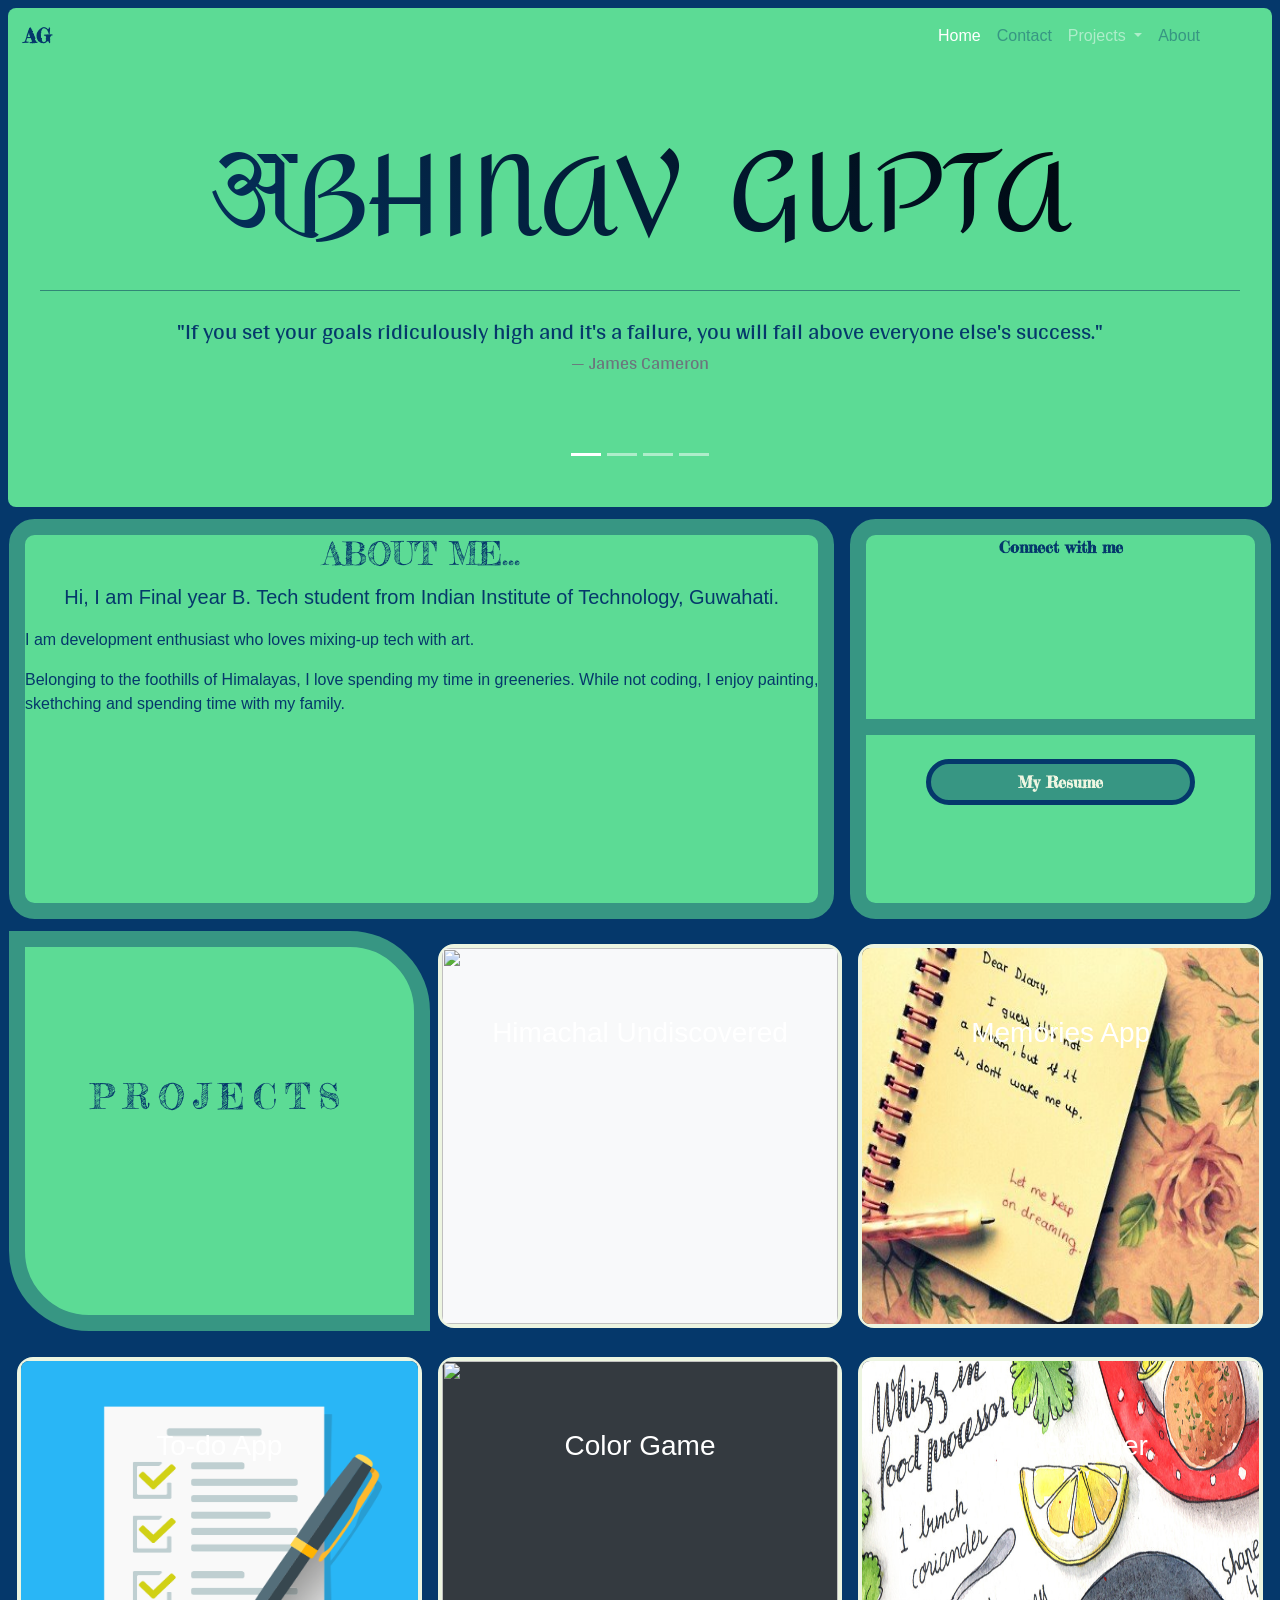
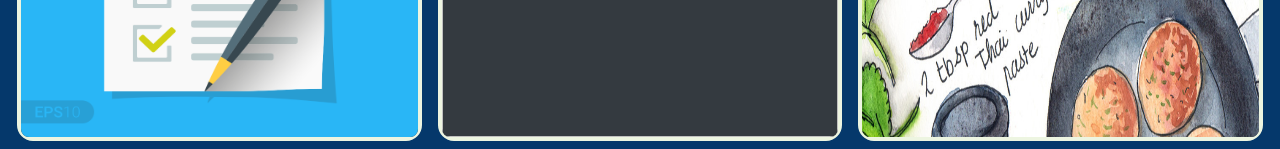
==== index.html @ 9c81c233 "major refresh" ====
<!doctype html>
<html lang="en">

<head>
    <!-- Required meta tags -->
    <meta charset="utf-8">
    <meta name="viewport" content="width=device-width, initial-scale=1, shrink-to-fit=no">
    <title>Abhinav Gupta</title>
    <link rel="stylesheet" href="styles/index.css">
    <link rel="stylesheet" href="styles/custom.css">
    <!-- Google fonts -->
    <link
        href="https://fonts.googleapis.com/css2?family=Amita:wght@400;700&family=Arya:wght@400;700&family=Kalam:wght@300;400;700&family=Rozha+One&display=swap"
        rel="stylesheet">
    <link
        href="https://fonts.googleapis.com/css2?family=Damion&family=Fredericka+the+Great&family=Kaushan+Script&family=Merienda:wght@400;700&family=Mystery+Quest&family=Permanent+Marker&display=swap"
        rel="stylesheet">
    <!-- Bootstrap CSS -->
    <link rel="stylesheet" href="https://stackpath.bootstrapcdn.com/bootstrap/4.5.2/css/bootstrap.min.css"
        integrity="sha384-JcKb8q3iqJ61gNV9KGb8thSsNjpSL0n8PARn9HuZOnIxN0hoP+VmmDGMN5t9UJ0Z" crossorigin="anonymous">
    <!-- font awsome -->
    <script src="https://kit.fontawesome.com/10a78188f9.js" crossorigin="anonymous"></script>
    <title>Hello, world!</title>
</head>

<body class="bgd2">
    <div class="container-fluid px-2 pt-2">
        <!-- NAVBAR -->
        <nav class="navbar navbar-expand-lg navbar-dark bgd1">
            <a class="navbar-brand fs1 f2 font-weight-bold" href="#">AG</a>
            <button class="navbar-toggler" type="button" data-toggle="collapse" data-target="#navbarSupportedContent"
                aria-controls="navbarSupportedContent" aria-expanded="false" aria-label="Toggle navigation">
                <span class="navbar-toggler-icon"></span>
            </button>

            <div class="collapse navbar-collapse" id="navbarSupportedContent">
                <ul class="navbar-nav ml-auto mr-5">
                    <li class="nav-item active">
                        <a class="nav-link" href="#">Home <span class="sr-only">(current)</span></a>
                    </li>
                    <li class="nav-item">
                        <a class="nav-link f3" href="#">Contact</a>
                    </li>
                    <li class="nav-item dropdown">
                        <a class="nav-link dropdown-toggle" href="#" id="navbarDropdown" role="button"
                            data-toggle="dropdown" aria-haspopup="true" aria-expanded="false">
                            Projects
                        </a>
                        <div class="dropdown-menu" aria-labelledby="navbarDropdown">
                            <a class="dropdown-item" href="#project1">Himachal Undiscovered</a>
                            <a class="dropdown-item" href="#project2">Memories App</a>
                            <a class="dropdown-item" href="#project3">To-do App</a>
                            <a class="dropdown-item" href="#project4">Color Game</a>
                            <a class="dropdown-item" href="#project5">Recipe Predictor</a>
                            <div class="dropdown-divider"></div>
                            <a class="dropdown-item" href="#">Something else here</a>
                        </div>
                    </li>
                    <li class="nav-item">
                        <a class="nav-link disabled f3" href="#" tabindex="-1" aria-disabled="true">About</a>
                    </li>
                </ul>
            </div>
        </nav>
        <!-- HEADER -->
        <header class="jumbotron bgd1 text-white mb-2">
            <h1 class="display-1 text-center">
                <div class="d-block d-lg-inline-flex justify-content-center flex-lg-row flex-sm-column flipName">
                    <div class="d-inline-flex justify-content-center">
                        <span class="flipLetter-hin">अ</span>
                        <span class="flipLetter-eng mt-1">A</span>
                        <span class="flipSuffix-hin">भिनव</span>
                        <span class="flipSuffix-eng mt-1">BHINAV</span>
                    </div>
                    <div class="d-block d-lg-inline-flex justify-content-center text-wrap">
                        <span class="ml-5">GUPTA</span>
                    </div>
                </div>

            </h1>
            <hr class="my-4 bgd3">
            <!-- QUOTE CAROUSEL -->
            <div id="carouselExampleCaptions" class="carousel slide carousel-fade" data-ride="carousel"
                data-pause="false" data-interval="7000">
                <ol class="carousel-indicators">
                    <li data-target="#carouselExampleCaptions" data-slide-to="0" class="active"></li>
                    <li data-target="#carouselExampleCaptions" data-slide-to="1"></li>
                    <li data-target="#carouselExampleCaptions" data-slide-to="2"></li>
                    <li data-target="#carouselExampleCaptions" data-slide-to="3"></li>

                </ol>
                <div class="carousel-inner px-4 f2">
                    <div class="carousel-item active">
                        <blockquote class="blockquote text-center">
                            <p class="mb-0">"If you set your goals ridiculously high and it's a failure, you will fail
                                above everyone else's success."</p>
                            <footer class="blockquote-footer">James Cameron
                            </footer>
                        </blockquote>
                    </div>
                    <div class="carousel-item">
                        <blockquote class="blockquote text-center">
                            <p class="mb-0">The journey of a thousand miles begins with one step.</p>
                            <footer class="blockquote-footer">Lao Tzu
                            </footer>
                        </blockquote>
                    </div>
                    <div class="carousel-item">
                        <blockquote class="blockquote text-center">
                            <p class="mb-0">If You Are Working On Something That You Really Care About, You Don’t Have
                                To Be Pushed. The Vision Pulls You.</p>
                            <footer class="blockquote-footer">Steve Jobs
                            </footer>
                        </blockquote>
                    </div>
                    <div class="carousel-item">
                        <blockquote class="blockquote text-center">
                            <p class="mb-0">Genius is 1% inspiration, 99% perspiration.</p>
                            <footer class="blockquote-footer">Thomas Edison
                            </footer>
                        </blockquote>
                    </div>
                </div>
            </div>
        </header>
    </div>

    <div class="container-fluid px-4">
        <div class="row">
            <div id="aboutMe" class="col-lg-8 col-md-8 col-sm-12 p-0">
                <div class="tiles overflow-auto my-1 mr-md-3">
                    <h2 class="text-center">ABOUT ME...</h2>
                    <p class="lead text-center">
                        <span>Hi,</span>
                        I am Final year B. Tech student from Indian Institute of Technology, Guwahati.
                    </p>
                    <p>
                        I am development enthusiast who loves mixing-up tech with art.
                    </p>
                    <p>
                        Belonging to the foothills of Himalayas, I love spending my time in greeneries. While not
                        coding, I
                        enjoy painting, skethching and spending time with my family.
                    </p>
                </div>

            </div>

            <div class="col-lg-4 col-md-4 col-sm-12 tiles my-1">
                <div class="row" style="height: 200px;">
                    <div class="col-sm-12 fs1" style="border-bottom: #379683 solid 1em;">
                        <p class="text-center" style="font-weight: bold;">Connect with me</p>
                        <div class="text-center">
                            <a href="https://www.linkedin.com/in/abhinav-gupta01/" target="blank">
                                <i class="fab fa-linkedin mx-sm-2 mx-lg-3" onmouseout="this.style.color='#05386b'"
                                    onmouseover="this.style.color='#379683'" style="font-size: 3em;color:#05386b;"></i>
                            </a>
                            <a href="https://github.com/rgabhi" target="blank">
                                <i class="fab fa-github-square mx-sm-2 mx-lg-3" onmouseout="this.style.color='#05386b'"
                                    onmouseover="this.style.color='#379683'" style="font-size: 3em;color:#05386b;"></i>
                            </a>
                            <a href="https://www.facebook.com/abhinav01.gupta" target="blank">
                                <i class="fab fa-facebook-square mx-sm-2 mx-lg-3"
                                    onmouseout="this.style.color='#05386b'" onmouseover="this.style.color='#379683'"
                                    style="font-size: 3em;color:#05386b;"></i>
                            </a>
                        </div>
                    </div>
                </div>
                <div class="row" style=" height: 200px;">
                    <div class="col-sm-12 fs1">
                        <a class="btn resume-btn w-75 rounded-pill d-block mx-auto mt-4"
                            href="./views/resume/Resume_Abhinav.pdf" target="blank" download="Resume_Abhinav">My
                            Resume</a>
                    </div>
                </div>
            </div>

            <!----------------------------------PROJECTS--------------------------------------------------->
            <div class="col-lg-4 col-md-6 col-sm-12 mt-2 tiles projectHeading">
                <h1 class="text-center display-4">PROJECTS
                </h1>
            </div>
            <!-- Project1 -->
            <div id="project1" class="col-lg-4 col-md-6 col-sm-12 px-0 flip-tile">
                <div class="flip-tile-inner">
                    <div class="flip-tile-front text-center">
                        <div class="card bg-light h-100">
                            <img class="card-img h-100"
                                src="https://upload.wikimedia.org/wikipedia/commons/6/61/Nature_of_Khajjiar_%28cropped%29.jpg"
                                alt="">
                            <h3 class="card-title card-img-overlay my-5">Himachal Undiscovered</h3>
                        </div>
                    </div>
                    <div class="flip-tile-back">
                        <div class="card bgd1 f2 h-100">
                            <div class="card-body overflow-auto">
                                <h4 class="card-title fs1">Himachal Undiscovered</h4>
                                <p class="card-text">
                                <ul>
                                    <li>
                                        <p>A website where users can add, rate, comment and review unexplored
                                            locations in the state of Himachal.
                                        </p>
                                    </li>
                                    <!-- <li>
                                        <p>This project was created using Node.js, Express, MongoDB and Bootstrap.
                                            Passport.js was used to handle authetication.</p>
                                    </li> -->
                                </ul>
                                </p>

                                <a class="btn btn-outline-success float-right"
                                    href="https://github.com/rgabhi/Himachal_undiscovered" role="button" target="blank">
                                    <i class="fab fa-github" style="font-size: 1.5em;"></i>
                                    Github
                                </a>
                                <a class="btn btn-outline-light float-right mr-2"
                                    href="https://himachal-undiscovered.herokuapp.com/" role="button" target="blank">
                                    <svg width="1.5em" height="1.5em" viewBox="0 0 16 16" class="bi bi-globe"
                                        fill="currentColor" xmlns="http://www.w3.org/2000/svg">
                                        <path fill-rule="evenodd"
                                            d="M1.018 7.5h2.49c.03-.877.138-1.718.312-2.5H1.674a6.958 6.958 0 0 0-.656 2.5zM2.255 4H4.09a9.266 9.266 0 0 1 .64-1.539 6.7 6.7 0 0 1 .597-.933A7.024 7.024 0 0 0 2.255 4zM8 0a8 8 0 1 0 0 16A8 8 0 0 0 8 0zm-.5 1.077c-.67.204-1.335.82-1.887 1.855-.173.324-.33.682-.468 1.068H7.5V1.077zM7.5 5H4.847a12.5 12.5 0 0 0-.338 2.5H7.5V5zm1 2.5V5h2.653c.187.765.306 1.608.338 2.5H8.5zm-1 1H4.51a12.5 12.5 0 0 0 .337 2.5H7.5V8.5zm1 2.5V8.5h2.99a12.495 12.495 0 0 1-.337 2.5H8.5zm-1 1H5.145c.138.386.295.744.468 1.068.552 1.035 1.218 1.65 1.887 1.855V12zm-2.173 2.472a6.695 6.695 0 0 1-.597-.933A9.267 9.267 0 0 1 4.09 12H2.255a7.024 7.024 0 0 0 3.072 2.472zM1.674 11H3.82a13.651 13.651 0 0 1-.312-2.5h-2.49c.062.89.291 1.733.656 2.5zm8.999 3.472A7.024 7.024 0 0 0 13.745 12h-1.834a9.278 9.278 0 0 1-.641 1.539 6.688 6.688 0 0 1-.597.933zM10.855 12H8.5v2.923c.67-.204 1.335-.82 1.887-1.855A7.98 7.98 0 0 0 10.855 12zm1.325-1h2.146c.365-.767.594-1.61.656-2.5h-2.49a13.65 13.65 0 0 1-.312 2.5zm.312-3.5h2.49a6.959 6.959 0 0 0-.656-2.5H12.18c.174.782.282 1.623.312 2.5zM11.91 4a9.277 9.277 0 0 0-.64-1.539 6.692 6.692 0 0 0-.597-.933A7.024 7.024 0 0 1 13.745 4h-1.834zm-1.055 0H8.5V1.077c.67.204 1.335.82 1.887 1.855.173.324.33.682.468 1.068z" />
                                    </svg>
                                    Website
                                </a>

                            </div>
                        </div>
                    </div>
                </div>
            </div>
            <!-- Project 2 -->
            <div id="project2" class="col-lg-4 col-md-6 col-sm-12 px-0 flip-tile">
                <div class="flip-tile-inner">
                    <div class="flip-tile-front">
                        <div class="card bg-dark h-100 text-center">
                            <img class="card-img h-100" src="./views/project_images/diary.jpg" alt="Memories">
                            <h3 class="card-title card-img-overlay my-5">Memories App</h3>
                        </div>

                    </div>
                    <div class="flip-tile-back">
                        <div class="card bgd1 f2 h-100">
                            <div class="card-body overflow-auto">
                                <h3 class="card-title fs1">Memories App</h3>
                                <p class="card-text">
                                <ul>
                                    <li>
                                        <p>
                                            A Diary/jouranl like webapp where one can store memoreies in form of text,
                                            photos or video clips.
                                        </p>
                                    </li>
                                </ul>
                                </p>
                                <a class="btn btn-outline-success float-right"
                                    href="https://github.com/rgabhi/The_Final_Hack" role="button" target="blank">
                                    <i class="fab fa-github" style="font-size: 1.5em;"></i>
                                    Github
                                </a>
                                <!-- <a class="btn btn-outline-light float-right mr-2" href="#" role="button" target="blank">
                                    <svg width="1.5em" height="1.5em" viewBox="0 0 16 16" class="bi bi-globe"
                                        fill="currentColor" xmlns="http://www.w3.org/2000/svg">
                                        <path fill-rule="evenodd"
                                            d="M1.018 7.5h2.49c.03-.877.138-1.718.312-2.5H1.674a6.958 6.958 0 0 0-.656 2.5zM2.255 4H4.09a9.266 9.266 0 0 1 .64-1.539 6.7 6.7 0 0 1 .597-.933A7.024 7.024 0 0 0 2.255 4zM8 0a8 8 0 1 0 0 16A8 8 0 0 0 8 0zm-.5 1.077c-.67.204-1.335.82-1.887 1.855-.173.324-.33.682-.468 1.068H7.5V1.077zM7.5 5H4.847a12.5 12.5 0 0 0-.338 2.5H7.5V5zm1 2.5V5h2.653c.187.765.306 1.608.338 2.5H8.5zm-1 1H4.51a12.5 12.5 0 0 0 .337 2.5H7.5V8.5zm1 2.5V8.5h2.99a12.495 12.495 0 0 1-.337 2.5H8.5zm-1 1H5.145c.138.386.295.744.468 1.068.552 1.035 1.218 1.65 1.887 1.855V12zm-2.173 2.472a6.695 6.695 0 0 1-.597-.933A9.267 9.267 0 0 1 4.09 12H2.255a7.024 7.024 0 0 0 3.072 2.472zM1.674 11H3.82a13.651 13.651 0 0 1-.312-2.5h-2.49c.062.89.291 1.733.656 2.5zm8.999 3.472A7.024 7.024 0 0 0 13.745 12h-1.834a9.278 9.278 0 0 1-.641 1.539 6.688 6.688 0 0 1-.597.933zM10.855 12H8.5v2.923c.67-.204 1.335-.82 1.887-1.855A7.98 7.98 0 0 0 10.855 12zm1.325-1h2.146c.365-.767.594-1.61.656-2.5h-2.49a13.65 13.65 0 0 1-.312 2.5zm.312-3.5h2.49a6.959 6.959 0 0 0-.656-2.5H12.18c.174.782.282 1.623.312 2.5zM11.91 4a9.277 9.277 0 0 0-.64-1.539 6.692 6.692 0 0 0-.597-.933A7.024 7.024 0 0 1 13.745 4h-1.834zm-1.055 0H8.5V1.077c.67.204 1.335.82 1.887 1.855.173.324.33.682.468 1.068z" />
                                    </svg>
                                    Website
                                </a> -->
                            </div>
                        </div>
                    </div>
                </div>
            </div>
            <!-- Project- 3 -->
            <div id="project3" class="col-lg-4 col-md-6 col-sm-12 px-0 flip-tile">
                <div class="flip-tile-inner">
                    <div class="flip-tile-front">
                        <div class="card bg-dark h-100 text-center">
                            <img class="card-img h-100" src="./views/project_images/to-do.png" alt="To-do-App">
                            <h3 class="card-title card-img-overlay my-5">To-do App</h3>
                        </div>

                    </div>
                    <div class="flip-tile-back">
                        <div class="card bgd1 f2 h-100">
                            <div class="card-body">
                                <h4 class="card-title fs1">To-do App</h4>
                                <p class="card-text">
                                    A simple todo list app built in HTML, CSS and JavaScript.
                                </p>
                                <a class="btn btn-outline-success float-right"
                                    href="https://github.com/rgabhi/Todo_List" role="button" target="blank">
                                    <i class="fab fa-github" style="font-size: 1.5em;"></i>
                                    Github
                                </a>
                                <!-- <a class="btn btn-outline-light float-right mr-2" href="#" role="button" target="blank">
                                    <svg width="1.5em" height="1.5em" viewBox="0 0 16 16" class="bi bi-globe"
                                        fill="currentColor" xmlns="http://www.w3.org/2000/svg">
                                        <path fill-rule="evenodd"
                                            d="M1.018 7.5h2.49c.03-.877.138-1.718.312-2.5H1.674a6.958 6.958 0 0 0-.656 2.5zM2.255 4H4.09a9.266 9.266 0 0 1 .64-1.539 6.7 6.7 0 0 1 .597-.933A7.024 7.024 0 0 0 2.255 4zM8 0a8 8 0 1 0 0 16A8 8 0 0 0 8 0zm-.5 1.077c-.67.204-1.335.82-1.887 1.855-.173.324-.33.682-.468 1.068H7.5V1.077zM7.5 5H4.847a12.5 12.5 0 0 0-.338 2.5H7.5V5zm1 2.5V5h2.653c.187.765.306 1.608.338 2.5H8.5zm-1 1H4.51a12.5 12.5 0 0 0 .337 2.5H7.5V8.5zm1 2.5V8.5h2.99a12.495 12.495 0 0 1-.337 2.5H8.5zm-1 1H5.145c.138.386.295.744.468 1.068.552 1.035 1.218 1.65 1.887 1.855V12zm-2.173 2.472a6.695 6.695 0 0 1-.597-.933A9.267 9.267 0 0 1 4.09 12H2.255a7.024 7.024 0 0 0 3.072 2.472zM1.674 11H3.82a13.651 13.651 0 0 1-.312-2.5h-2.49c.062.89.291 1.733.656 2.5zm8.999 3.472A7.024 7.024 0 0 0 13.745 12h-1.834a9.278 9.278 0 0 1-.641 1.539 6.688 6.688 0 0 1-.597.933zM10.855 12H8.5v2.923c.67-.204 1.335-.82 1.887-1.855A7.98 7.98 0 0 0 10.855 12zm1.325-1h2.146c.365-.767.594-1.61.656-2.5h-2.49a13.65 13.65 0 0 1-.312 2.5zm.312-3.5h2.49a6.959 6.959 0 0 0-.656-2.5H12.18c.174.782.282 1.623.312 2.5zM11.91 4a9.277 9.277 0 0 0-.64-1.539 6.692 6.692 0 0 0-.597-.933A7.024 7.024 0 0 1 13.745 4h-1.834zm-1.055 0H8.5V1.077c.67.204 1.335.82 1.887 1.855.173.324.33.682.468 1.068z" />
                                    </svg>
                                    Website
                                </a> -->
                            </div>
                        </div>
                    </div>
                </div>
            </div>
            <!-- Project-4 -->
            <div id="project4" class="col-lg-4 col-md-6 col-sm-12 px-0 flip-tile">
                <div class="flip-tile-inner">
                    <div class="flip-tile-front">
                        <div class="card bg-dark h-100 text-center">
                            <img class="card-img h-100" src="" alt="">
                            <h3 class="card-title card-img-overlay my-5">Color Game</h3>
                        </div>

                    </div>
                    <div class="flip-tile-back">
                        <div class="card bgd1 f2 h-100">
                            <div class="card-body">
                                <h4 class="card-title fs1">Color Game</h4>
                                <p class="card-text">
                                    A game where you have to guess the color from it's given RGB format
                                    by choosing among different color grids.
                                </p>
                                <a class="btn btn-outline-success float-right" href="#" role="button" target="blank">
                                    <i class="fab fa-github" style="font-size: 1.5em;"></i>
                                    Github
                                </a>
                                <!-- <a class="btn btn-outline-light float-right mr-2" href="#" role="button" target="blank">
                                    <svg width="1.5em" height="1.5em" viewBox="0 0 16 16" class="bi bi-globe"
                                        fill="currentColor" xmlns="http://www.w3.org/2000/svg">
                                        <path fill-rule="evenodd"
                                            d="M1.018 7.5h2.49c.03-.877.138-1.718.312-2.5H1.674a6.958 6.958 0 0 0-.656 2.5zM2.255 4H4.09a9.266 9.266 0 0 1 .64-1.539 6.7 6.7 0 0 1 .597-.933A7.024 7.024 0 0 0 2.255 4zM8 0a8 8 0 1 0 0 16A8 8 0 0 0 8 0zm-.5 1.077c-.67.204-1.335.82-1.887 1.855-.173.324-.33.682-.468 1.068H7.5V1.077zM7.5 5H4.847a12.5 12.5 0 0 0-.338 2.5H7.5V5zm1 2.5V5h2.653c.187.765.306 1.608.338 2.5H8.5zm-1 1H4.51a12.5 12.5 0 0 0 .337 2.5H7.5V8.5zm1 2.5V8.5h2.99a12.495 12.495 0 0 1-.337 2.5H8.5zm-1 1H5.145c.138.386.295.744.468 1.068.552 1.035 1.218 1.65 1.887 1.855V12zm-2.173 2.472a6.695 6.695 0 0 1-.597-.933A9.267 9.267 0 0 1 4.09 12H2.255a7.024 7.024 0 0 0 3.072 2.472zM1.674 11H3.82a13.651 13.651 0 0 1-.312-2.5h-2.49c.062.89.291 1.733.656 2.5zm8.999 3.472A7.024 7.024 0 0 0 13.745 12h-1.834a9.278 9.278 0 0 1-.641 1.539 6.688 6.688 0 0 1-.597.933zM10.855 12H8.5v2.923c.67-.204 1.335-.82 1.887-1.855A7.98 7.98 0 0 0 10.855 12zm1.325-1h2.146c.365-.767.594-1.61.656-2.5h-2.49a13.65 13.65 0 0 1-.312 2.5zm.312-3.5h2.49a6.959 6.959 0 0 0-.656-2.5H12.18c.174.782.282 1.623.312 2.5zM11.91 4a9.277 9.277 0 0 0-.64-1.539 6.692 6.692 0 0 0-.597-.933A7.024 7.024 0 0 1 13.745 4h-1.834zm-1.055 0H8.5V1.077c.67.204 1.335.82 1.887 1.855.173.324.33.682.468 1.068z" />
                                    </svg>
                                    Website
                                </a> -->
                            </div>
                        </div>
                    </div>
                </div>
            </div>
            <!-- Project-5 -->
            <div id="project5" class="col-lg-4 col-md-6 col-sm-12 px-0 flip-tile">
                <div class="flip-tile-inner">
                    <div class="flip-tile-front">
                        <div class="card bg-dark h-100 text-center">
                            <img class="card-img h-100" src="./views/project_images/recipe-finder.jpg"
                                alt="recipe-finder">
                            <h3 class="card-title card-img-overlay my-5">Recipe Finder</h3>
                        </div>
                    </div>
                    <div class="flip-tile-back">
                        <div class="card bgd1 f2 h-100">
                            <div class="card-body">
                                <h4 class="card-title fs1">Recipe Finder</h4>
                                <p class="card-text">
                                    a responsive website that displays recipes and health information for the food
                                    ingredients input by the user.
                                </p>
                                <a class="btn btn-outline-success float-right"
                                    href="https://github.com/rgabhi/hunger_heroes_may-19" role="button" target="blank">
                                    <i class="fab fa-github" style="font-size: 1.5em;"></i>
                                    Github
                                </a>
                                <!-- <a class="btn btn-outline-light float-right mr-2" href="#" role="button" target="blank">
                                    <svg width="1.5em" height="1.5em" viewBox="0 0 16 16" class="bi bi-globe"
                                        fill="currentColor" xmlns="http://www.w3.org/2000/svg">
                                        <path fill-rule="evenodd"
                                            d="M1.018 7.5h2.49c.03-.877.138-1.718.312-2.5H1.674a6.958 6.958 0 0 0-.656 2.5zM2.255 4H4.09a9.266 9.266 0 0 1 .64-1.539 6.7 6.7 0 0 1 .597-.933A7.024 7.024 0 0 0 2.255 4zM8 0a8 8 0 1 0 0 16A8 8 0 0 0 8 0zm-.5 1.077c-.67.204-1.335.82-1.887 1.855-.173.324-.33.682-.468 1.068H7.5V1.077zM7.5 5H4.847a12.5 12.5 0 0 0-.338 2.5H7.5V5zm1 2.5V5h2.653c.187.765.306 1.608.338 2.5H8.5zm-1 1H4.51a12.5 12.5 0 0 0 .337 2.5H7.5V8.5zm1 2.5V8.5h2.99a12.495 12.495 0 0 1-.337 2.5H8.5zm-1 1H5.145c.138.386.295.744.468 1.068.552 1.035 1.218 1.65 1.887 1.855V12zm-2.173 2.472a6.695 6.695 0 0 1-.597-.933A9.267 9.267 0 0 1 4.09 12H2.255a7.024 7.024 0 0 0 3.072 2.472zM1.674 11H3.82a13.651 13.651 0 0 1-.312-2.5h-2.49c.062.89.291 1.733.656 2.5zm8.999 3.472A7.024 7.024 0 0 0 13.745 12h-1.834a9.278 9.278 0 0 1-.641 1.539 6.688 6.688 0 0 1-.597.933zM10.855 12H8.5v2.923c.67-.204 1.335-.82 1.887-1.855A7.98 7.98 0 0 0 10.855 12zm1.325-1h2.146c.365-.767.594-1.61.656-2.5h-2.49a13.65 13.65 0 0 1-.312 2.5zm.312-3.5h2.49a6.959 6.959 0 0 0-.656-2.5H12.18c.174.782.282 1.623.312 2.5zM11.91 4a9.277 9.277 0 0 0-.64-1.539 6.692 6.692 0 0 0-.597-.933A7.024 7.024 0 0 1 13.745 4h-1.834zm-1.055 0H8.5V1.077c.67.204 1.335.82 1.887 1.855.173.324.33.682.468 1.068z" />
                                    </svg>
                                    Website
                                </a> -->
                            </div>
                        </div>
                    </div>
                </div>
            </div>
        </div>
    </div>


    <!-- Optional JavaScript -->
    <!-- jQuery first, then Popper.js, then Bootstrap JS -->
    <script src="https://code.jquery.com/jquery-3.5.1.slim.min.js"
        integrity="sha384-DfXdz2htPH0lsSSs5nCTpuj/zy4C+OGpamoFVy38MVBnE+IbbVYUew+OrCXaRkfj"
        crossorigin="anonymous"></script>
    <script src="https://cdn.jsdelivr.net/npm/popper.js@1.16.1/dist/umd/popper.min.js"
        integrity="sha384-9/reFTGAW83EW2RDu2S0VKaIzap3H66lZH81PoYlFhbGU+6BZp6G7niu735Sk7lN"
        crossorigin="anonymous"></script>
    <script src="https://stackpath.bootstrapcdn.com/bootstrap/4.5.2/js/bootstrap.min.js"
        integrity="sha384-B4gt1jrGC7Jh4AgTPSdUtOBvfO8shuf57BaghqFfPlYxofvL8/KUEfYiJOMMV+rV"
        crossorigin="anonymous"></script>
</body>

</html>
---- styles/index.css ----
/* -------------------------FONTS------------------------ */

/*-----------HINDI-----------------------
font-family: 'Amita', cursive;
font-family: 'Arya', sans-serif;
font-family: 'Kalam', cursive;
font-family: 'Rozha One', serif;
*/
/*-------------------- English--------------------------

font-family: 'Damion', cursive;
font-family: 'Fredericka the Great', cursive;
font-family: 'Kaushan Script', cursive;
font-family: 'Merienda', cursive;
font-family: 'Mystery Quest', cursive;
font-family: 'Permanent Marker', cursive;
*/

/*------------------------- NAVBAR -------------------------------*/
nav{
    border-radius: 0.5em 0.5em 0 0 !important;
}
/* --------------------------------HEADER --------------------------------*/
header{
    border-radius: 0 0 0.5em 0.5em !important;
}
header h1{
    font-family: 'Amita', cursive;
    background: -webkit-linear-gradient(45deg, #05386b,  black);
  -webkit-background-clip: text;
  -webkit-text-fill-color: transparent;
}

@media (max-width: 576px) {
    .jumbotron h1 {
    font-size: 4rem!important;
  } 
  blockquote p{
    font-size: 1rem !important;
}
} 
@media (min-width: 576px) {
    .jumbotron h1 {
    font-size: 5rem !important;
  } 
  .jumbotron hi .flipName
  {
      display: block;
  }
}
@media (min-width: 1200px) {
    .jumbotron h1 {
    font-size: 7rem !important;
  } 
  .jumbotron hi .flipName
  {
      display: block;
  }
}

/*------------------------------- HEADING NAME FLIP------------------------------  */

.flipLetter-eng,  .flipSuffix-hin{
    display: none;
 }
 .flipName:hover .flipLetter-eng{
     display: initial;
 }
 .flipName:hover .flipSuffix-hin{
     display: initial;
 } 
 .flipName:hover .flipLetter-hin{
     display: none;
 }
 .flipName:hover .flipSuffix-eng{
     display: none;
 }
 

 /* --------------------QUOTES--------------------------------------- */

 .carousel
 {
     height: 8rem;
 }
 .carousel ol{
     top: 8em;
 }
 .carousel-inner{
     height: 95% !important;
     font-family: 'Arya', sans-serif;
 }
 blockquote p{
     font-size: 1.4rem !important;
 }
 blockquote footer{
     font-size: 90% !important;
 }
/* ---------------------RESUME-------------- */
.resume-btn
{
    background-color:#379683!important;
    color: #edf5e1!important;
    border: #05386b solid 5px!important;
    font-weight: bold!important;
}
.resume-btn:hover
{
    background-color: #8ee4af!important;
    color: #05386b!important;
    border: #379683 solid 5px!important;
    /* font-weight: bold; */
    /* font-size: larger; */
}

/* --------------------------------TILES -------------------------------------------------*/
#aboutMe h2{
    font-family: 'Fredericka the Great', cursive;
}
.tiles {
    height: 400px;
    background-color:#5cdb95;
    color:#05386b;
    border: #379683 solid 1em;
    border-radius: 1.6em;
}
.card{
    border-radius: 0.5em !important;
    border: none !important;
}
.card img{
    border-radius: 0.5em !important;
    
}

/* ---------FLIP TILE EFFECT------------  */
.flip-tile
{
    height: 400px;
    background: transparent;
    border: transparent solid 0.5em;
    
    perspective: 1000px; /* 3d-effect*/
    margin-top: 0.8em;
}
/* container to position front and back */
.flip-tile-inner
{
    position: relative;
    width: 100%;
    height: 100%;
    /* text-align: center; */
    transition: transform 0.8s;
    transform-style: preserve-3d;
}
/* do horizontal flip on mouse hover */
.flip-tile:hover .flip-tile-inner
{
    transform: rotateY(180deg);
}


/* position of front and back */
.flip-tile-front, .flip-tile-back 
{
    position: absolute;
    width: 100%;
    height: 100%;
    -webkit-backface-visibility: hidden; /*safari*/
    backface-visibility: hidden;
}
/* style - front-side*/
.flip-tile-front
{
    background-color: black;
    color: white;
    border: solid 0.3em #edf5e1;
    border-radius: 1em;
    
}
.flip-tile-back
{
    background-color:#05386b;
    color: white;
    border-radius: 1em;
    transform: rotateY(180deg);
    font-size: 1em;
}


/* --------------------------PROJECTS------------------------ */
.projectHeading{
    letter-spacing: 0.5rem;
    border-radius: 0em 5em 0em;
    font-family: 'Fredericka the Great', cursive;
    /* vertical-align: middle !important; */
}
.projectHeading h1
{
    position: relative;
    top: 35%;
    font-size: 2.2em;
    
}
/* @media (max-width: 576px) {
    .projectHeading h1 {
    font-size: 2.5rem !important;
  }  */
---- styles/custom.css ----
/* -------------------------FONTS------------------------ */

/*-----------HINDI-----------------------
font-family: 'Amita', cursive;
font-family: 'Arya', sans-serif;
font-family: 'Kalam', cursive;
font-family: 'Rozha One', serif;
*/
/*-------------------- English--------------------------

font-family: 'Damion', cursive;
font-family: 'Fredericka the Great', cursive;
font-family: 'Kaushan Script', cursive;
font-family: 'Merienda', cursive;
font-family: 'Mystery Quest', cursive;
font-family: 'Permanent Marker', cursive;
*/

/* BACKGROUND */
.bgd1{
    background-color: #5cdb95!important;
}
.bgd2{
    background-color: #05386b!important;
}
.bgd3{
    background-color: #379683!important;
}
.bgd4{
    background-color: #8ee4af!important;
}
.bgd5{
    background-color: #edf5e1!important;
}
.f2{
    color: #05386b!important;
}
.f3{
    color: #379683!important;
}
.f4{
    color: #8ee4af!important;
}
.f5{
    color: #edf5e1!important;
}
.fs1{
    font-family: 'Fredericka the Great', cursive;
    /* font-weight: 500; */
    /* background-color: #379683!important; ; */
}
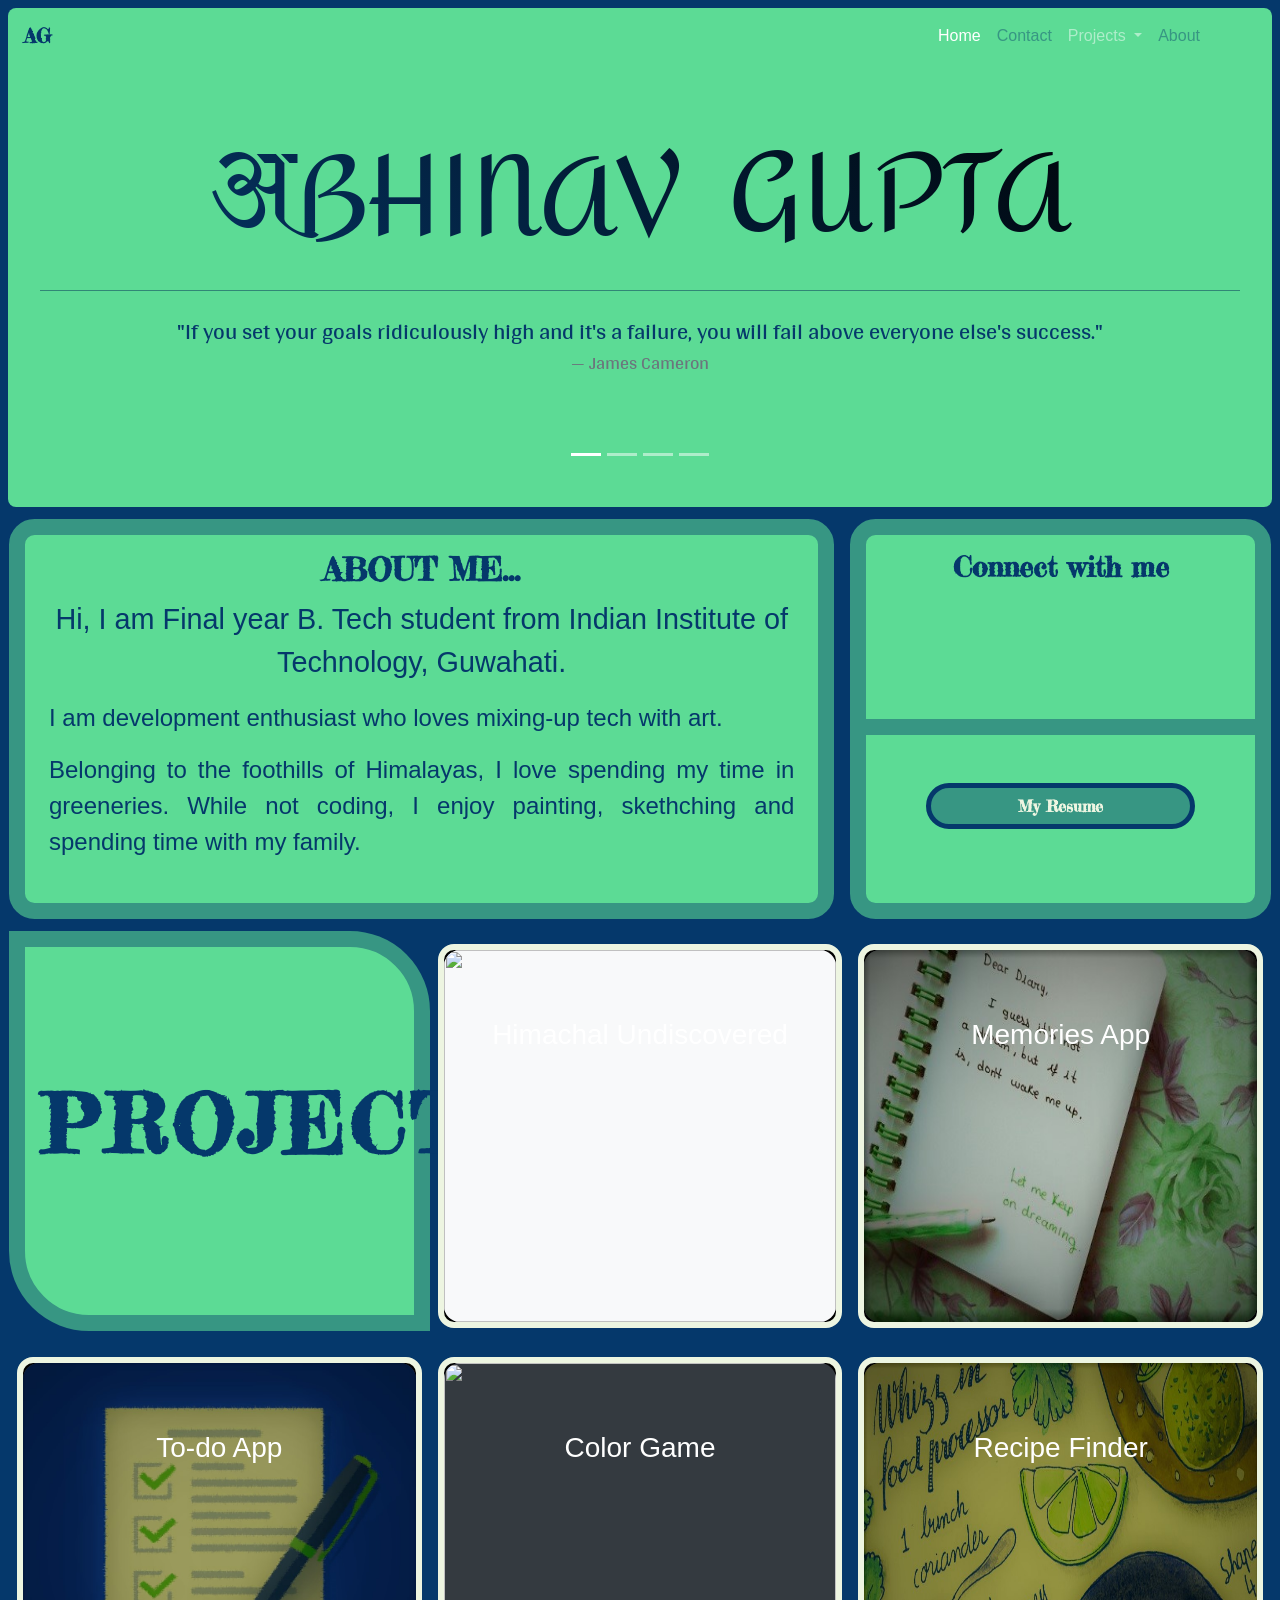
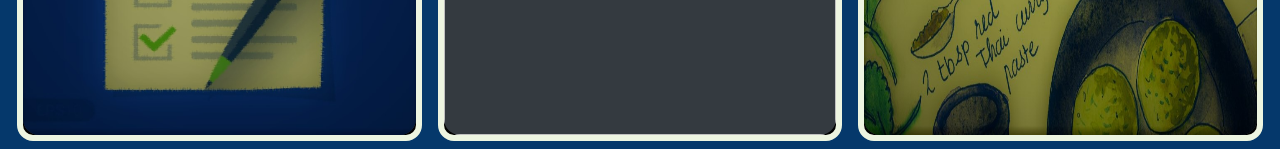
==== commit 1a2b182e: "readd_improved_images" ====
--- a/index.html
+++ b/index.html
@@ -28,7 +28,7 @@
         <!-- NAVBAR -->
         <nav class="navbar navbar-expand-lg navbar-dark bgd1">
             <a class="navbar-brand fs1 f2 font-weight-bold" href="#">AG</a>
-            <button class="navbar-toggler" type="button" data-toggle="collapse" data-target="#navbarSupportedContent"
+            <button class="navbar-toggler bgd3" type="button" data-toggle="collapse" data-target="#navbarSupportedContent"
                 aria-controls="navbarSupportedContent" aria-expanded="false" aria-label="Toggle navigation">
                 <span class="navbar-toggler-icon"></span>
             </button>
@@ -129,18 +129,17 @@
         <div class="row">
             <div id="aboutMe" class="col-lg-8 col-md-8 col-sm-12 p-0">
                 <div class="tiles overflow-auto my-1 mr-md-3">
-                    <h2 class="text-center">ABOUT ME...</h2>
-                    <p class="lead text-center">
+                    <h2 class="text-center mt-3" >ABOUT ME...</h2>
+                    <p class="lead text-center text-justify" style="font-size: 1.8em;">
                         <span>Hi,</span>
                         I am Final year B. Tech student from Indian Institute of Technology, Guwahati.
                     </p>
-                    <p>
+                    <p class="text-justify px-4" style="font-size: 1.5em;">
                         I am development enthusiast who loves mixing-up tech with art.
                     </p>
-                    <p>
+                    <p class="text-justify px-4" style="font-size: 1.5em;">
                         Belonging to the foothills of Himalayas, I love spending my time in greeneries. While not
-                        coding, I
-                        enjoy painting, skethching and spending time with my family.
+                        coding, I enjoy painting, skethching and spending time with my family.
                     </p>
                 </div>
 
@@ -149,8 +148,8 @@
             <div class="col-lg-4 col-md-4 col-sm-12 tiles my-1">
                 <div class="row" style="height: 200px;">
                     <div class="col-sm-12 fs1" style="border-bottom: #379683 solid 1em;">
-                        <p class="text-center" style="font-weight: bold;">Connect with me</p>
-                        <div class="text-center">
+                        <h3 class="text-center my-3" style="font-weight: bold;">Connect with me</h3>
+                        <div class="text-center mt-3">
                             <a href="https://www.linkedin.com/in/abhinav-gupta01/" target="blank">
                                 <i class="fab fa-linkedin mx-sm-2 mx-lg-3" onmouseout="this.style.color='#05386b'"
                                     onmouseover="this.style.color='#379683'" style="font-size: 3em;color:#05386b;"></i>
@@ -168,7 +167,7 @@
                     </div>
                 </div>
                 <div class="row" style=" height: 200px;">
-                    <div class="col-sm-12 fs1">
+                    <div class="col-sm-12 fs1 mt-4">
                         <a class="btn resume-btn w-75 rounded-pill d-block mx-auto mt-4"
                             href="./views/resume/Resume_Abhinav.pdf" target="blank" download="Resume_Abhinav">My
                             Resume</a>
@@ -178,7 +177,7 @@
 
             <!----------------------------------PROJECTS--------------------------------------------------->
             <div class="col-lg-4 col-md-6 col-sm-12 mt-2 tiles projectHeading">
-                <h1 class="text-center display-4">PROJECTS
+                <h1 class="text-center display-4" style="font-weight: bold;">PROJECTS
                 </h1>
             </div>
             <!-- Project1 -->
@@ -195,7 +194,7 @@
                     <div class="flip-tile-back">
                         <div class="card bgd1 f2 h-100">
                             <div class="card-body overflow-auto">
-                                <h4 class="card-title fs1">Himachal Undiscovered</h4>
+                                <h4 class="card-title fs1 font-weight-bold">Himachal Undiscovered</h4>
                                 <p class="card-text">
                                 <ul>
                                     <li>
@@ -243,7 +242,7 @@
                     <div class="flip-tile-back">
                         <div class="card bgd1 f2 h-100">
                             <div class="card-body overflow-auto">
-                                <h3 class="card-title fs1">Memories App</h3>
+                                <h3 class="card-title fs1 font-weight-bold">Memories App</h3>
                                 <p class="card-text">
                                 <ul>
                                     <li>
@@ -277,15 +276,15 @@
                 <div class="flip-tile-inner">
                     <div class="flip-tile-front">
                         <div class="card bg-dark h-100 text-center">
-                            <img class="card-img h-100" src="./views/project_images/to-do.png" alt="To-do-App">
+                            <img class="card-img h-100" src="./views/project_images/to-do.jpg" alt="To-do-App">
                             <h3 class="card-title card-img-overlay my-5">To-do App</h3>
                         </div>
 
                     </div>
                     <div class="flip-tile-back">
                         <div class="card bgd1 f2 h-100">
-                            <div class="card-body">
-                                <h4 class="card-title fs1">To-do App</h4>
+                            <div class="card-body overflow-auto">
+                                <h4 class="card-title fs1 font-weight-bold">To-do App</h4>
                                 <p class="card-text">
                                     A simple todo list app built in HTML, CSS and JavaScript.
                                 </p>
@@ -319,8 +318,8 @@
                     </div>
                     <div class="flip-tile-back">
                         <div class="card bgd1 f2 h-100">
-                            <div class="card-body">
-                                <h4 class="card-title fs1">Color Game</h4>
+                            <div class="card-body overflow-auto">
+                                <h4 class="card-title fs1 font-weight-bold">Color Game</h4>
                                 <p class="card-text">
                                     A game where you have to guess the color from it's given RGB format
                                     by choosing among different color grids.
@@ -354,8 +353,8 @@
                     </div>
                     <div class="flip-tile-back">
                         <div class="card bgd1 f2 h-100">
-                            <div class="card-body">
-                                <h4 class="card-title fs1">Recipe Finder</h4>
+                            <div class="card-body overflow-auto">
+                                <h4 class="card-title fs1 font-weight-bold">Recipe Finder</h4>
                                 <p class="card-text">
                                     a responsive website that displays recipes and health information for the food
                                     ingredients input by the user.
--- a/styles/index.css
+++ b/styles/index.css
@@ -117,6 +117,7 @@
 /* --------------------------------TILES -------------------------------------------------*/
 #aboutMe h2{
     font-family: 'Fredericka the Great', cursive;
+    font-weight: bold;
 }
 .tiles {
     height: 400px;
@@ -126,11 +127,11 @@
     border-radius: 1.6em;
 }
 .card{
-    border-radius: 0.5em !important;
+    border-radius: 1em !important;
     border: none !important;
 }
 .card img{
-    border-radius: 0.5em !important;
+    border-radius: 1em !important;
     
 }
 
@@ -175,23 +176,23 @@
 {
     background-color: black;
     color: white;
-    border: solid 0.3em #edf5e1;
+    border: solid 0.4em #edf5e1;
     border-radius: 1em;
     
 }
 .flip-tile-back
 {
     background-color:#05386b;
-    color: white;
-    border-radius: 1em;
+    border: solid 1em  #379683;
+    border-radius: 1.6em;
     transform: rotateY(180deg);
-    font-size: 1em;
+    font-size: 1.5em;
 }
 
 
 /* --------------------------PROJECTS------------------------ */
 .projectHeading{
-    letter-spacing: 0.5rem;
+    letter-spacing: 0.3rem;
     border-radius: 0em 5em 0em;
     font-family: 'Fredericka the Great', cursive;
     /* vertical-align: middle !important; */
@@ -200,13 +201,9 @@
 {
     position: relative;
     top: 35%;
-    font-size: 2.2em;
-    
-}
-/* @media (max-width: 576px) {
-    .projectHeading h1 {
-    font-size: 2.5rem !important;
-  }  */
+    font-size: 9vh;
+    
+}
  
 
   
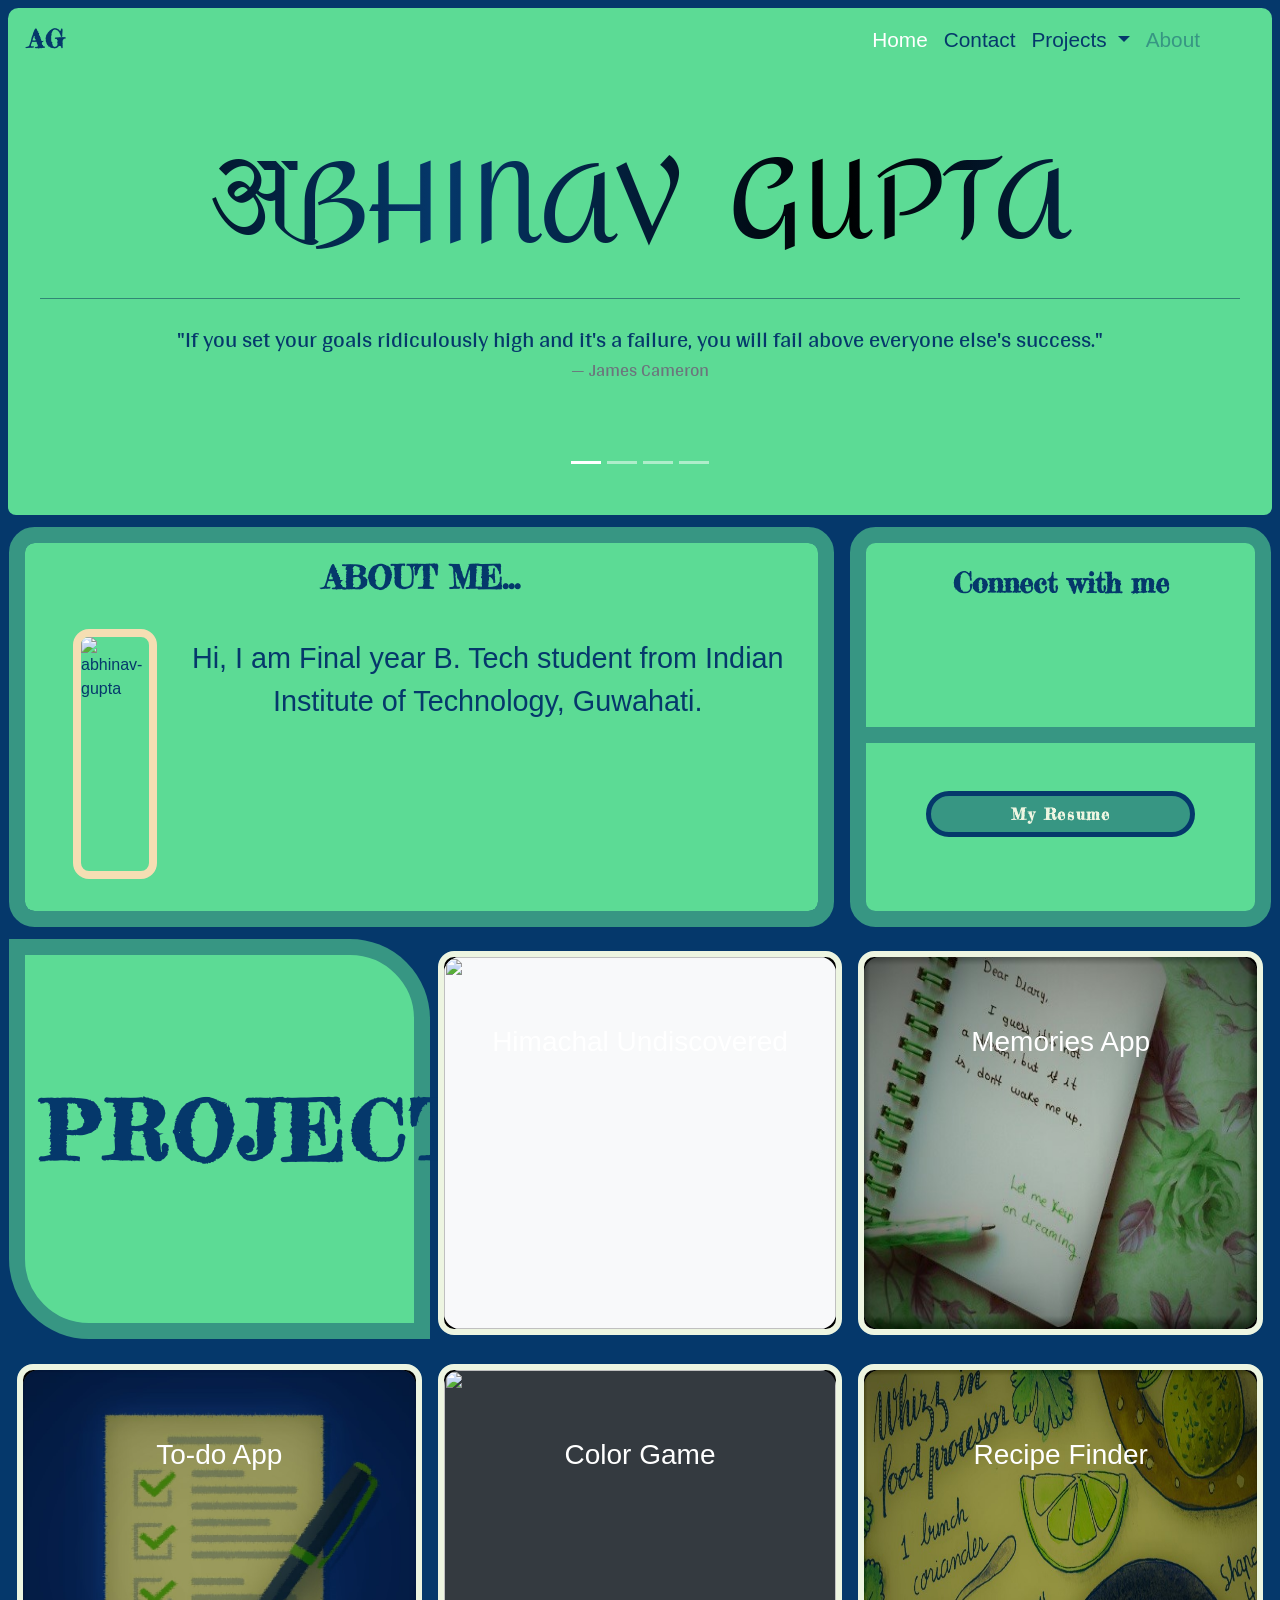
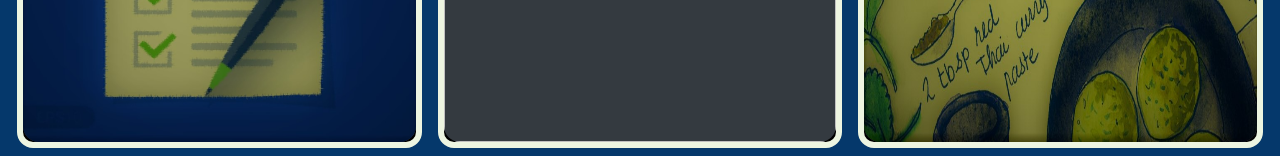
==== commit 88638099: "update navbar" ====
--- a/index.html
+++ b/index.html
@@ -27,7 +27,7 @@
     <div class="container-fluid px-2 pt-2">
         <!-- NAVBAR -->
         <nav class="navbar navbar-expand-lg navbar-dark bgd1">
-            <a class="navbar-brand fs1 f2 font-weight-bold" href="#">AG</a>
+            <a class="navbar-brand fs1 f2 font-weight-bold p-1 rounded-circle" href="#">AG</a>
             <button class="navbar-toggler bgd3" type="button" data-toggle="collapse" data-target="#navbarSupportedContent"
                 aria-controls="navbarSupportedContent" aria-expanded="false" aria-label="Toggle navigation">
                 <span class="navbar-toggler-icon"></span>
@@ -36,13 +36,13 @@
             <div class="collapse navbar-collapse" id="navbarSupportedContent">
                 <ul class="navbar-nav ml-auto mr-5">
                     <li class="nav-item active">
-                        <a class="nav-link" href="#">Home <span class="sr-only">(current)</span></a>
+                        <a class="nav-link" href="https://rgabhi.github.io/">Home <span class="sr-only">(current)</span></a>
                     </li>
                     <li class="nav-item">
-                        <a class="nav-link f3" href="#">Contact</a>
+                        <a class="nav-link f2" href="#">Contact</a>
                     </li>
                     <li class="nav-item dropdown">
-                        <a class="nav-link dropdown-toggle" href="#" id="navbarDropdown" role="button"
+                        <a class="nav-link dropdown-toggle f2" href="#" id="navbarDropdown" role="button"
                             data-toggle="dropdown" aria-haspopup="true" aria-expanded="false">
                             Projects
                         </a>
@@ -130,10 +130,14 @@
             <div id="aboutMe" class="col-lg-8 col-md-8 col-sm-12 p-0">
                 <div class="tiles overflow-auto my-1 mr-md-3">
                     <h2 class="text-center mt-3" >ABOUT ME...</h2>
-                    <p class="lead text-center text-justify" style="font-size: 1.8em;">
-                        <span>Hi,</span>
-                        I am Final year B. Tech student from Indian Institute of Technology, Guwahati.
-                    </p>
+                    <div class="p-4 d-flex flex-column flex-md-row">
+                        <img src="./views/Abhinav.jpg" class="my-image mx-md-4  ml-auto mr-auto"  alt="abhinav-gupta" >
+                        <p class="lead text-center p-2" style="font-size: 1.8em;">
+                            <span>Hi,</span>
+                            I am Final year B. Tech student from Indian Institute of Technology, Guwahati.
+                        </p>    
+                    </div>
+                    
                     <p class="text-justify px-4" style="font-size: 1.5em;">
                         I am development enthusiast who loves mixing-up tech with art.
                     </p>
@@ -148,8 +152,8 @@
             <div class="col-lg-4 col-md-4 col-sm-12 tiles my-1">
                 <div class="row" style="height: 200px;">
                     <div class="col-sm-12 fs1" style="border-bottom: #379683 solid 1em;">
-                        <h3 class="text-center my-3" style="font-weight: bold;">Connect with me</h3>
-                        <div class="text-center mt-3">
+                        <h3 class="text-center my-4" style="font-weight: bold;">Connect with me</h3>
+                        <div class="text-center mt-4">
                             <a href="https://www.linkedin.com/in/abhinav-gupta01/" target="blank">
                                 <i class="fab fa-linkedin mx-sm-2 mx-lg-3" onmouseout="this.style.color='#05386b'"
                                     onmouseover="this.style.color='#379683'" style="font-size: 3em;color:#05386b;"></i>
@@ -247,7 +251,7 @@
                                 <ul>
                                     <li>
                                         <p>
-                                            A Diary/jouranl like webapp where one can store memoreies in form of text,
+                                            A webapp deigned like a diary/journal where one can store their memoreies in form of text,
                                             photos or video clips.
                                         </p>
                                     </li>
--- a/styles/index.css
+++ b/styles/index.css
@@ -20,6 +20,26 @@
 /*------------------------- NAVBAR -------------------------------*/
 nav{
     border-radius: 0.5em 0.5em 0 0 !important;
+    font-size: 1.3em;
+}
+
+nav div ul li a:hover
+{
+    background-color:#05386b!important;
+    color:#edf5e1!important;
+    border-radius: 0.5em;
+}
+.navbar-brand
+{
+    letter-spacing: 0.1em;
+    font-size: 1.2em!important;
+    
+}
+.navbar-brand:hover
+{
+    background-color:#05386b!important;
+    color:#8ee4af!important;
+    
 }
 /* --------------------------------HEADER --------------------------------*/
 header{
@@ -27,7 +47,9 @@
 }
 header h1{
     font-family: 'Amita', cursive;
-    background: -webkit-linear-gradient(45deg, #05386b,  black);
+    background: -webkit-linear-gradient(left,black, #05386b,black,#05386b);
+    background: linear-gradient(to right,black,#05386b,black,#05386b);
+    background-clip: text;
   -webkit-background-clip: text;
   -webkit-text-fill-color: transparent;
 }
@@ -97,6 +119,26 @@
  blockquote footer{
      font-size: 90% !important;
  }
+ /* ----------CONNECT WITH ME---------------------------------- */
+ .fa-linkedin, .fa-github-square, .fa-facebook-square
+ {
+    color:#05386b;
+ }
+ .fa-linkedin:hover, .fa-github-square:hover, .fa-facebook-square:hover
+ {
+    background-color:#05386b!important;
+    color:#8ee4af!important;
+ }
+
+ /* MY IMAGE */
+ .my-image
+ {
+    height: 250px;
+    width: auto;
+    /* margin: 1em 4em 1em 4em; */
+    border: 0.5em solid wheat;
+    border-radius: 1em;
+ }
 /* ---------------------RESUME-------------- */
 .resume-btn
 {
@@ -104,6 +146,7 @@
     color: #edf5e1!important;
     border: #05386b solid 5px!important;
     font-weight: bold!important;
+    letter-spacing: 0.1em;
 }
 .resume-btn:hover
 {
@@ -141,7 +184,6 @@
     height: 400px;
     background: transparent;
     border: transparent solid 0.5em;
-    
     perspective: 1000px; /* 3d-effect*/
     margin-top: 0.8em;
 }
@@ -187,6 +229,7 @@
     border-radius: 1.6em;
     transform: rotateY(180deg);
     font-size: 1.5em;
+    
 }
 
 
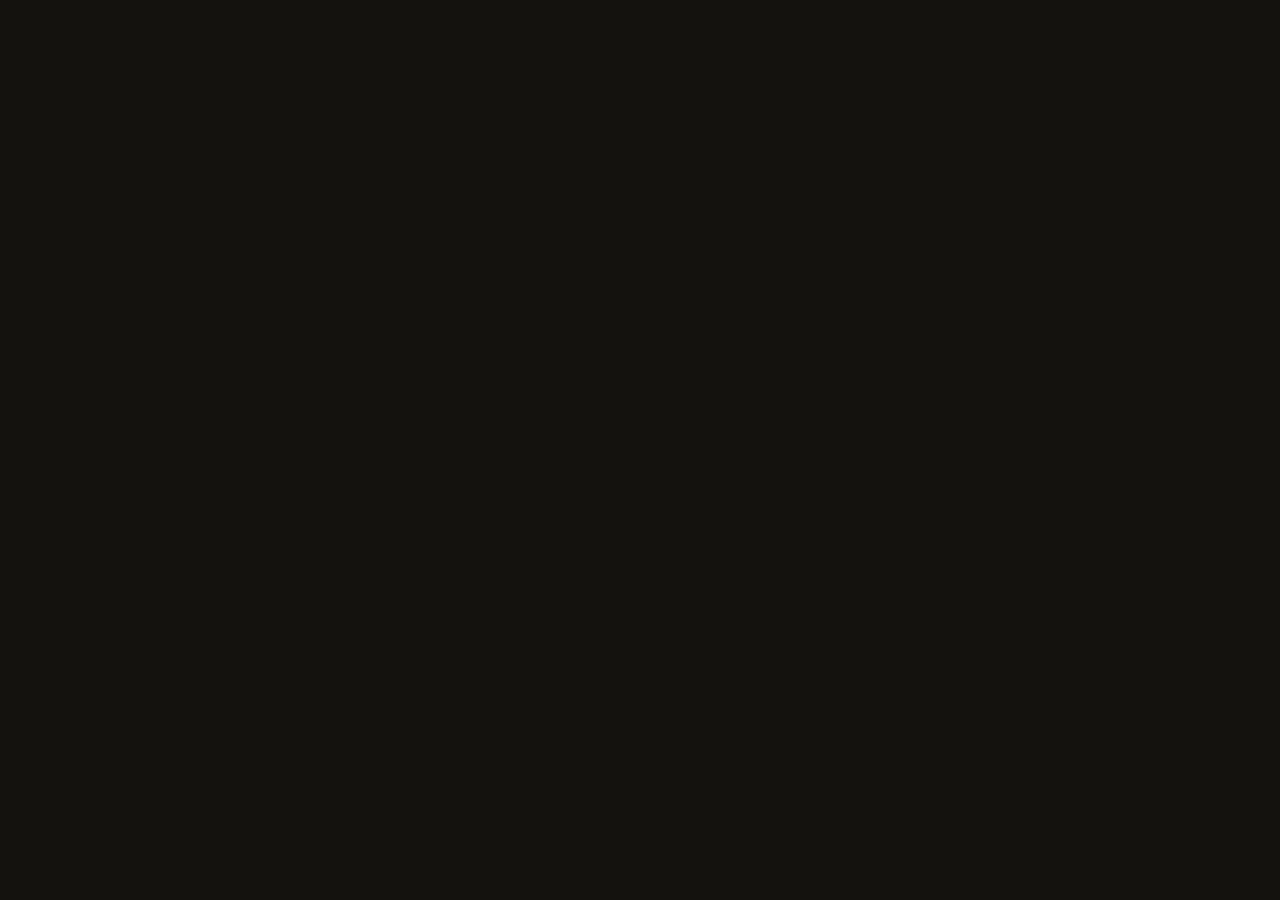
==== commit a1a68a8b: "portfolio refresh 2026 2026 update" ====
--- a/index.html
+++ b/index.html
@@ -1,401 +1,26 @@
-<!doctype html>
+<!DOCTYPE html>
 <html lang="en">
-
 <head>
-    <!-- Required meta tags -->
-    <meta charset="utf-8">
-    <meta name="viewport" content="width=device-width, initial-scale=1, shrink-to-fit=no">
-    <title>Abhinav Gupta</title>
-    <link rel="stylesheet" href="styles/index.css">
-    <link rel="stylesheet" href="styles/custom.css">
-    <!-- Google fonts -->
-    <link
-        href="https://fonts.googleapis.com/css2?family=Amita:wght@400;700&family=Arya:wght@400;700&family=Kalam:wght@300;400;700&family=Rozha+One&display=swap"
-        rel="stylesheet">
-    <link
-        href="https://fonts.googleapis.com/css2?family=Damion&family=Fredericka+the+Great&family=Kaushan+Script&family=Merienda:wght@400;700&family=Mystery+Quest&family=Permanent+Marker&display=swap"
-        rel="stylesheet">
-    <!-- Bootstrap CSS -->
-    <link rel="stylesheet" href="https://stackpath.bootstrapcdn.com/bootstrap/4.5.2/css/bootstrap.min.css"
-        integrity="sha384-JcKb8q3iqJ61gNV9KGb8thSsNjpSL0n8PARn9HuZOnIxN0hoP+VmmDGMN5t9UJ0Z" crossorigin="anonymous">
-    <!-- font awsome -->
-    <script src="https://kit.fontawesome.com/10a78188f9.js" crossorigin="anonymous"></script>
-    <title>Hello, world!</title>
+<meta charset="UTF-8" />
+<meta name="viewport" content="width=device-width, initial-scale=1.0" />
+<title>Abhinav Gupta — Software / ML Engineer</title>
+<meta name="description" content="Abhinav Gupta — M.Tech CS at IIT Delhi. Software / ML engineer: systems programming, backend engineering, machine learning, computer vision." />
+<link rel="preconnect" href="https://fonts.googleapis.com" />
+<link rel="preconnect" href="https://fonts.gstatic.com" crossorigin />
+<link href="https://fonts.googleapis.com/css2?family=JetBrains+Mono:wght@400;500;700&family=Newsreader:ital,opsz,wght@0,6..72,400;0,6..72,500;1,6..72,400;1,6..72,500&display=swap" rel="stylesheet" />
+<link rel="stylesheet" href="portfolio/site.css" />
+<script src="https://unpkg.com/react@18.3.1/umd/react.development.js" integrity="sha384-hD6/rw4ppMLGNu3tX5cjIb+uRZ7UkRJ6BPkLpg4hAu/6onKUg4lLsHAs9EBPT82L" crossorigin="anonymous"></script>
+<script src="https://unpkg.com/react-dom@18.3.1/umd/react-dom.development.js" integrity="sha384-u6aeetuaXnQ38mYT8rp6sbXaQe3NL9t+IBXmnYxwkUI2Hw4bsp2Wvmx4yRQF1uAm" crossorigin="anonymous"></script>
+<script src="https://unpkg.com/@babel/standalone@7.29.0/babel.min.js" integrity="sha384-m08KidiNqLdpJqLq95G/LEi8Qvjl/xUYll3QILypMoQ65QorJ9Lvtp2RXYGBFj1y" crossorigin="anonymous"></script>
+<script src="directions/portfolio-data.js"></script>
+<script type="text/babel" src="tweaks-panel.jsx"></script>
+<script type="text/babel" src="portfolio/sections-top.jsx"></script>
+<script type="text/babel" src="portfolio/sections-work.jsx"></script>
+<script type="text/babel" src="portfolio/sections-end.jsx"></script>
+<link id="gfont-Quicksand" rel="stylesheet" href="https://fonts.googleapis.com/css2?family=Quicksand:wght@300;400;500;600;700&amp;display=swap">
 </head>
-
-<body class="bgd2">
-    <div class="container-fluid px-2 pt-2">
-        <!-- NAVBAR -->
-        <nav class="navbar navbar-expand-lg navbar-dark bgd1">
-            <a class="navbar-brand fs1 f2 font-weight-bold p-1 rounded-circle" href="#">AG</a>
-            <button class="navbar-toggler bgd3" type="button" data-toggle="collapse" data-target="#navbarSupportedContent"
-                aria-controls="navbarSupportedContent" aria-expanded="false" aria-label="Toggle navigation">
-                <span class="navbar-toggler-icon"></span>
-            </button>
-
-            <div class="collapse navbar-collapse" id="navbarSupportedContent">
-                <ul class="navbar-nav ml-auto mr-5">
-                    <li class="nav-item active">
-                        <a class="nav-link" href="https://rgabhi.github.io/">Home <span class="sr-only">(current)</span></a>
-                    </li>
-                    <li class="nav-item">
-                        <a class="nav-link f2" href="#">Contact</a>
-                    </li>
-                    <li class="nav-item dropdown">
-                        <a class="nav-link dropdown-toggle f2" href="#" id="navbarDropdown" role="button"
-                            data-toggle="dropdown" aria-haspopup="true" aria-expanded="false">
-                            Projects
-                        </a>
-                        <div class="dropdown-menu" aria-labelledby="navbarDropdown">
-                            <a class="dropdown-item" href="#project1">Himachal Undiscovered</a>
-                            <a class="dropdown-item" href="#project2">Memories App</a>
-                            <a class="dropdown-item" href="#project3">To-do App</a>
-                            <a class="dropdown-item" href="#project4">Color Game</a>
-                            <a class="dropdown-item" href="#project5">Recipe Predictor</a>
-                            <div class="dropdown-divider"></div>
-                            <a class="dropdown-item" href="#">Something else here</a>
-                        </div>
-                    </li>
-                    <li class="nav-item">
-                        <a class="nav-link disabled f3" href="#" tabindex="-1" aria-disabled="true">About</a>
-                    </li>
-                </ul>
-            </div>
-        </nav>
-        <!-- HEADER -->
-        <header class="jumbotron bgd1 text-white mb-2">
-            <h1 class="display-1 text-center">
-                <div class="d-block d-lg-inline-flex justify-content-center flex-lg-row flex-sm-column flipName">
-                    <div class="d-inline-flex justify-content-center">
-                        <span class="flipLetter-hin">अ</span>
-                        <span class="flipLetter-eng mt-1">A</span>
-                        <span class="flipSuffix-hin">भिनव</span>
-                        <span class="flipSuffix-eng mt-1">BHINAV</span>
-                    </div>
-                    <div class="d-block d-lg-inline-flex justify-content-center text-wrap">
-                        <span class="ml-5">GUPTA</span>
-                    </div>
-                </div>
-
-            </h1>
-            <hr class="my-4 bgd3">
-            <!-- QUOTE CAROUSEL -->
-            <div id="carouselExampleCaptions" class="carousel slide carousel-fade" data-ride="carousel"
-                data-pause="false" data-interval="7000">
-                <ol class="carousel-indicators">
-                    <li data-target="#carouselExampleCaptions" data-slide-to="0" class="active"></li>
-                    <li data-target="#carouselExampleCaptions" data-slide-to="1"></li>
-                    <li data-target="#carouselExampleCaptions" data-slide-to="2"></li>
-                    <li data-target="#carouselExampleCaptions" data-slide-to="3"></li>
-
-                </ol>
-                <div class="carousel-inner px-4 f2">
-                    <div class="carousel-item active">
-                        <blockquote class="blockquote text-center">
-                            <p class="mb-0">"If you set your goals ridiculously high and it's a failure, you will fail
-                                above everyone else's success."</p>
-                            <footer class="blockquote-footer">James Cameron
-                            </footer>
-                        </blockquote>
-                    </div>
-                    <div class="carousel-item">
-                        <blockquote class="blockquote text-center">
-                            <p class="mb-0">The journey of a thousand miles begins with one step.</p>
-                            <footer class="blockquote-footer">Lao Tzu
-                            </footer>
-                        </blockquote>
-                    </div>
-                    <div class="carousel-item">
-                        <blockquote class="blockquote text-center">
-                            <p class="mb-0">If You Are Working On Something That You Really Care About, You Don’t Have
-                                To Be Pushed. The Vision Pulls You.</p>
-                            <footer class="blockquote-footer">Steve Jobs
-                            </footer>
-                        </blockquote>
-                    </div>
-                    <div class="carousel-item">
-                        <blockquote class="blockquote text-center">
-                            <p class="mb-0">Genius is 1% inspiration, 99% perspiration.</p>
-                            <footer class="blockquote-footer">Thomas Edison
-                            </footer>
-                        </blockquote>
-                    </div>
-                </div>
-            </div>
-        </header>
-    </div>
-
-    <div class="container-fluid px-4">
-        <div class="row">
-            <div id="aboutMe" class="col-lg-8 col-md-8 col-sm-12 p-0">
-                <div class="tiles overflow-auto my-1 mr-md-3">
-                    <h2 class="text-center mt-3" >ABOUT ME...</h2>
-                    <div class="p-4 d-flex flex-column flex-md-row">
-                        <img src="./views/Abhinav.jpg" class="my-image mx-md-4  ml-auto mr-auto"  alt="abhinav-gupta" >
-                        <p class="lead text-center p-2" style="font-size: 1.8em;">
-                            <span>Hi,</span>
-                            I am Final year B. Tech student from Indian Institute of Technology, Guwahati.
-                        </p>    
-                    </div>
-                    
-                    <p class="text-justify px-4" style="font-size: 1.5em;">
-                        I am development enthusiast who loves mixing-up tech with art.
-                    </p>
-                    <p class="text-justify px-4" style="font-size: 1.5em;">
-                        Belonging to the foothills of Himalayas, I love spending my time in greeneries. While not
-                        coding, I enjoy painting, skethching and spending time with my family.
-                    </p>
-                </div>
-
-            </div>
-
-            <div class="col-lg-4 col-md-4 col-sm-12 tiles my-1">
-                <div class="row" style="height: 200px;">
-                    <div class="col-sm-12 fs1" style="border-bottom: #379683 solid 1em;">
-                        <h3 class="text-center my-4" style="font-weight: bold;">Connect with me</h3>
-                        <div class="text-center mt-4">
-                            <a href="https://www.linkedin.com/in/abhinav-gupta01/" target="blank">
-                                <i class="fab fa-linkedin mx-sm-2 mx-lg-3" onmouseout="this.style.color='#05386b'"
-                                    onmouseover="this.style.color='#379683'" style="font-size: 3em;color:#05386b;"></i>
-                            </a>
-                            <a href="https://github.com/rgabhi" target="blank">
-                                <i class="fab fa-github-square mx-sm-2 mx-lg-3" onmouseout="this.style.color='#05386b'"
-                                    onmouseover="this.style.color='#379683'" style="font-size: 3em;color:#05386b;"></i>
-                            </a>
-                            <a href="https://www.facebook.com/abhinav01.gupta" target="blank">
-                                <i class="fab fa-facebook-square mx-sm-2 mx-lg-3"
-                                    onmouseout="this.style.color='#05386b'" onmouseover="this.style.color='#379683'"
-                                    style="font-size: 3em;color:#05386b;"></i>
-                            </a>
-                        </div>
-                    </div>
-                </div>
-                <div class="row" style=" height: 200px;">
-                    <div class="col-sm-12 fs1 mt-4">
-                        <a class="btn resume-btn w-75 rounded-pill d-block mx-auto mt-4"
-                            href="./views/resume/Resume_Abhinav.pdf" target="blank" download="Resume_Abhinav">My
-                            Resume</a>
-                    </div>
-                </div>
-            </div>
-
-            <!----------------------------------PROJECTS--------------------------------------------------->
-            <div class="col-lg-4 col-md-6 col-sm-12 mt-2 tiles projectHeading">
-                <h1 class="text-center display-4" style="font-weight: bold;">PROJECTS
-                </h1>
-            </div>
-            <!-- Project1 -->
-            <div id="project1" class="col-lg-4 col-md-6 col-sm-12 px-0 flip-tile">
-                <div class="flip-tile-inner">
-                    <div class="flip-tile-front text-center">
-                        <div class="card bg-light h-100">
-                            <img class="card-img h-100"
-                                src="https://upload.wikimedia.org/wikipedia/commons/6/61/Nature_of_Khajjiar_%28cropped%29.jpg"
-                                alt="">
-                            <h3 class="card-title card-img-overlay my-5">Himachal Undiscovered</h3>
-                        </div>
-                    </div>
-                    <div class="flip-tile-back">
-                        <div class="card bgd1 f2 h-100">
-                            <div class="card-body overflow-auto">
-                                <h4 class="card-title fs1 font-weight-bold">Himachal Undiscovered</h4>
-                                <p class="card-text">
-                                <ul>
-                                    <li>
-                                        <p>A website where users can add, rate, comment and review unexplored
-                                            locations in the state of Himachal.
-                                        </p>
-                                    </li>
-                                    <!-- <li>
-                                        <p>This project was created using Node.js, Express, MongoDB and Bootstrap.
-                                            Passport.js was used to handle authetication.</p>
-                                    </li> -->
-                                </ul>
-                                </p>
-
-                                <a class="btn btn-outline-success float-right"
-                                    href="https://github.com/rgabhi/Himachal_undiscovered" role="button" target="blank">
-                                    <i class="fab fa-github" style="font-size: 1.5em;"></i>
-                                    Github
-                                </a>
-                                <a class="btn btn-outline-light float-right mr-2"
-                                    href="https://himachal-undiscovered.herokuapp.com/" role="button" target="blank">
-                                    <svg width="1.5em" height="1.5em" viewBox="0 0 16 16" class="bi bi-globe"
-                                        fill="currentColor" xmlns="http://www.w3.org/2000/svg">
-                                        <path fill-rule="evenodd"
-                                            d="M1.018 7.5h2.49c.03-.877.138-1.718.312-2.5H1.674a6.958 6.958 0 0 0-.656 2.5zM2.255 4H4.09a9.266 9.266 0 0 1 .64-1.539 6.7 6.7 0 0 1 .597-.933A7.024 7.024 0 0 0 2.255 4zM8 0a8 8 0 1 0 0 16A8 8 0 0 0 8 0zm-.5 1.077c-.67.204-1.335.82-1.887 1.855-.173.324-.33.682-.468 1.068H7.5V1.077zM7.5 5H4.847a12.5 12.5 0 0 0-.338 2.5H7.5V5zm1 2.5V5h2.653c.187.765.306 1.608.338 2.5H8.5zm-1 1H4.51a12.5 12.5 0 0 0 .337 2.5H7.5V8.5zm1 2.5V8.5h2.99a12.495 12.495 0 0 1-.337 2.5H8.5zm-1 1H5.145c.138.386.295.744.468 1.068.552 1.035 1.218 1.65 1.887 1.855V12zm-2.173 2.472a6.695 6.695 0 0 1-.597-.933A9.267 9.267 0 0 1 4.09 12H2.255a7.024 7.024 0 0 0 3.072 2.472zM1.674 11H3.82a13.651 13.651 0 0 1-.312-2.5h-2.49c.062.89.291 1.733.656 2.5zm8.999 3.472A7.024 7.024 0 0 0 13.745 12h-1.834a9.278 9.278 0 0 1-.641 1.539 6.688 6.688 0 0 1-.597.933zM10.855 12H8.5v2.923c.67-.204 1.335-.82 1.887-1.855A7.98 7.98 0 0 0 10.855 12zm1.325-1h2.146c.365-.767.594-1.61.656-2.5h-2.49a13.65 13.65 0 0 1-.312 2.5zm.312-3.5h2.49a6.959 6.959 0 0 0-.656-2.5H12.18c.174.782.282 1.623.312 2.5zM11.91 4a9.277 9.277 0 0 0-.64-1.539 6.692 6.692 0 0 0-.597-.933A7.024 7.024 0 0 1 13.745 4h-1.834zm-1.055 0H8.5V1.077c.67.204 1.335.82 1.887 1.855.173.324.33.682.468 1.068z" />
-                                    </svg>
-                                    Website
-                                </a>
-
-                            </div>
-                        </div>
-                    </div>
-                </div>
-            </div>
-            <!-- Project 2 -->
-            <div id="project2" class="col-lg-4 col-md-6 col-sm-12 px-0 flip-tile">
-                <div class="flip-tile-inner">
-                    <div class="flip-tile-front">
-                        <div class="card bg-dark h-100 text-center">
-                            <img class="card-img h-100" src="./views/project_images/diary.jpg" alt="Memories">
-                            <h3 class="card-title card-img-overlay my-5">Memories App</h3>
-                        </div>
-
-                    </div>
-                    <div class="flip-tile-back">
-                        <div class="card bgd1 f2 h-100">
-                            <div class="card-body overflow-auto">
-                                <h3 class="card-title fs1 font-weight-bold">Memories App</h3>
-                                <p class="card-text">
-                                <ul>
-                                    <li>
-                                        <p>
-                                            A webapp deigned like a diary/journal where one can store their memoreies in form of text,
-                                            photos or video clips.
-                                        </p>
-                                    </li>
-                                </ul>
-                                </p>
-                                <a class="btn btn-outline-success float-right"
-                                    href="https://github.com/rgabhi/The_Final_Hack" role="button" target="blank">
-                                    <i class="fab fa-github" style="font-size: 1.5em;"></i>
-                                    Github
-                                </a>
-                                <!-- <a class="btn btn-outline-light float-right mr-2" href="#" role="button" target="blank">
-                                    <svg width="1.5em" height="1.5em" viewBox="0 0 16 16" class="bi bi-globe"
-                                        fill="currentColor" xmlns="http://www.w3.org/2000/svg">
-                                        <path fill-rule="evenodd"
-                                            d="M1.018 7.5h2.49c.03-.877.138-1.718.312-2.5H1.674a6.958 6.958 0 0 0-.656 2.5zM2.255 4H4.09a9.266 9.266 0 0 1 .64-1.539 6.7 6.7 0 0 1 .597-.933A7.024 7.024 0 0 0 2.255 4zM8 0a8 8 0 1 0 0 16A8 8 0 0 0 8 0zm-.5 1.077c-.67.204-1.335.82-1.887 1.855-.173.324-.33.682-.468 1.068H7.5V1.077zM7.5 5H4.847a12.5 12.5 0 0 0-.338 2.5H7.5V5zm1 2.5V5h2.653c.187.765.306 1.608.338 2.5H8.5zm-1 1H4.51a12.5 12.5 0 0 0 .337 2.5H7.5V8.5zm1 2.5V8.5h2.99a12.495 12.495 0 0 1-.337 2.5H8.5zm-1 1H5.145c.138.386.295.744.468 1.068.552 1.035 1.218 1.65 1.887 1.855V12zm-2.173 2.472a6.695 6.695 0 0 1-.597-.933A9.267 9.267 0 0 1 4.09 12H2.255a7.024 7.024 0 0 0 3.072 2.472zM1.674 11H3.82a13.651 13.651 0 0 1-.312-2.5h-2.49c.062.89.291 1.733.656 2.5zm8.999 3.472A7.024 7.024 0 0 0 13.745 12h-1.834a9.278 9.278 0 0 1-.641 1.539 6.688 6.688 0 0 1-.597.933zM10.855 12H8.5v2.923c.67-.204 1.335-.82 1.887-1.855A7.98 7.98 0 0 0 10.855 12zm1.325-1h2.146c.365-.767.594-1.61.656-2.5h-2.49a13.65 13.65 0 0 1-.312 2.5zm.312-3.5h2.49a6.959 6.959 0 0 0-.656-2.5H12.18c.174.782.282 1.623.312 2.5zM11.91 4a9.277 9.277 0 0 0-.64-1.539 6.692 6.692 0 0 0-.597-.933A7.024 7.024 0 0 1 13.745 4h-1.834zm-1.055 0H8.5V1.077c.67.204 1.335.82 1.887 1.855.173.324.33.682.468 1.068z" />
-                                    </svg>
-                                    Website
-                                </a> -->
-                            </div>
-                        </div>
-                    </div>
-                </div>
-            </div>
-            <!-- Project- 3 -->
-            <div id="project3" class="col-lg-4 col-md-6 col-sm-12 px-0 flip-tile">
-                <div class="flip-tile-inner">
-                    <div class="flip-tile-front">
-                        <div class="card bg-dark h-100 text-center">
-                            <img class="card-img h-100" src="./views/project_images/to-do.jpg" alt="To-do-App">
-                            <h3 class="card-title card-img-overlay my-5">To-do App</h3>
-                        </div>
-
-                    </div>
-                    <div class="flip-tile-back">
-                        <div class="card bgd1 f2 h-100">
-                            <div class="card-body overflow-auto">
-                                <h4 class="card-title fs1 font-weight-bold">To-do App</h4>
-                                <p class="card-text">
-                                    A simple todo list app built in HTML, CSS and JavaScript.
-                                </p>
-                                <a class="btn btn-outline-success float-right"
-                                    href="https://github.com/rgabhi/Todo_List" role="button" target="blank">
-                                    <i class="fab fa-github" style="font-size: 1.5em;"></i>
-                                    Github
-                                </a>
-                                <!-- <a class="btn btn-outline-light float-right mr-2" href="#" role="button" target="blank">
-                                    <svg width="1.5em" height="1.5em" viewBox="0 0 16 16" class="bi bi-globe"
-                                        fill="currentColor" xmlns="http://www.w3.org/2000/svg">
-                                        <path fill-rule="evenodd"
-                                            d="M1.018 7.5h2.49c.03-.877.138-1.718.312-2.5H1.674a6.958 6.958 0 0 0-.656 2.5zM2.255 4H4.09a9.266 9.266 0 0 1 .64-1.539 6.7 6.7 0 0 1 .597-.933A7.024 7.024 0 0 0 2.255 4zM8 0a8 8 0 1 0 0 16A8 8 0 0 0 8 0zm-.5 1.077c-.67.204-1.335.82-1.887 1.855-.173.324-.33.682-.468 1.068H7.5V1.077zM7.5 5H4.847a12.5 12.5 0 0 0-.338 2.5H7.5V5zm1 2.5V5h2.653c.187.765.306 1.608.338 2.5H8.5zm-1 1H4.51a12.5 12.5 0 0 0 .337 2.5H7.5V8.5zm1 2.5V8.5h2.99a12.495 12.495 0 0 1-.337 2.5H8.5zm-1 1H5.145c.138.386.295.744.468 1.068.552 1.035 1.218 1.65 1.887 1.855V12zm-2.173 2.472a6.695 6.695 0 0 1-.597-.933A9.267 9.267 0 0 1 4.09 12H2.255a7.024 7.024 0 0 0 3.072 2.472zM1.674 11H3.82a13.651 13.651 0 0 1-.312-2.5h-2.49c.062.89.291 1.733.656 2.5zm8.999 3.472A7.024 7.024 0 0 0 13.745 12h-1.834a9.278 9.278 0 0 1-.641 1.539 6.688 6.688 0 0 1-.597.933zM10.855 12H8.5v2.923c.67-.204 1.335-.82 1.887-1.855A7.98 7.98 0 0 0 10.855 12zm1.325-1h2.146c.365-.767.594-1.61.656-2.5h-2.49a13.65 13.65 0 0 1-.312 2.5zm.312-3.5h2.49a6.959 6.959 0 0 0-.656-2.5H12.18c.174.782.282 1.623.312 2.5zM11.91 4a9.277 9.277 0 0 0-.64-1.539 6.692 6.692 0 0 0-.597-.933A7.024 7.024 0 0 1 13.745 4h-1.834zm-1.055 0H8.5V1.077c.67.204 1.335.82 1.887 1.855.173.324.33.682.468 1.068z" />
-                                    </svg>
-                                    Website
-                                </a> -->
-                            </div>
-                        </div>
-                    </div>
-                </div>
-            </div>
-            <!-- Project-4 -->
-            <div id="project4" class="col-lg-4 col-md-6 col-sm-12 px-0 flip-tile">
-                <div class="flip-tile-inner">
-                    <div class="flip-tile-front">
-                        <div class="card bg-dark h-100 text-center">
-                            <img class="card-img h-100" src="" alt="">
-                            <h3 class="card-title card-img-overlay my-5">Color Game</h3>
-                        </div>
-
-                    </div>
-                    <div class="flip-tile-back">
-                        <div class="card bgd1 f2 h-100">
-                            <div class="card-body overflow-auto">
-                                <h4 class="card-title fs1 font-weight-bold">Color Game</h4>
-                                <p class="card-text">
-                                    A game where you have to guess the color from it's given RGB format
-                                    by choosing among different color grids.
-                                </p>
-                                <a class="btn btn-outline-success float-right" href="#" role="button" target="blank">
-                                    <i class="fab fa-github" style="font-size: 1.5em;"></i>
-                                    Github
-                                </a>
-                                <!-- <a class="btn btn-outline-light float-right mr-2" href="#" role="button" target="blank">
-                                    <svg width="1.5em" height="1.5em" viewBox="0 0 16 16" class="bi bi-globe"
-                                        fill="currentColor" xmlns="http://www.w3.org/2000/svg">
-                                        <path fill-rule="evenodd"
-                                            d="M1.018 7.5h2.49c.03-.877.138-1.718.312-2.5H1.674a6.958 6.958 0 0 0-.656 2.5zM2.255 4H4.09a9.266 9.266 0 0 1 .64-1.539 6.7 6.7 0 0 1 .597-.933A7.024 7.024 0 0 0 2.255 4zM8 0a8 8 0 1 0 0 16A8 8 0 0 0 8 0zm-.5 1.077c-.67.204-1.335.82-1.887 1.855-.173.324-.33.682-.468 1.068H7.5V1.077zM7.5 5H4.847a12.5 12.5 0 0 0-.338 2.5H7.5V5zm1 2.5V5h2.653c.187.765.306 1.608.338 2.5H8.5zm-1 1H4.51a12.5 12.5 0 0 0 .337 2.5H7.5V8.5zm1 2.5V8.5h2.99a12.495 12.495 0 0 1-.337 2.5H8.5zm-1 1H5.145c.138.386.295.744.468 1.068.552 1.035 1.218 1.65 1.887 1.855V12zm-2.173 2.472a6.695 6.695 0 0 1-.597-.933A9.267 9.267 0 0 1 4.09 12H2.255a7.024 7.024 0 0 0 3.072 2.472zM1.674 11H3.82a13.651 13.651 0 0 1-.312-2.5h-2.49c.062.89.291 1.733.656 2.5zm8.999 3.472A7.024 7.024 0 0 0 13.745 12h-1.834a9.278 9.278 0 0 1-.641 1.539 6.688 6.688 0 0 1-.597.933zM10.855 12H8.5v2.923c.67-.204 1.335-.82 1.887-1.855A7.98 7.98 0 0 0 10.855 12zm1.325-1h2.146c.365-.767.594-1.61.656-2.5h-2.49a13.65 13.65 0 0 1-.312 2.5zm.312-3.5h2.49a6.959 6.959 0 0 0-.656-2.5H12.18c.174.782.282 1.623.312 2.5zM11.91 4a9.277 9.277 0 0 0-.64-1.539 6.692 6.692 0 0 0-.597-.933A7.024 7.024 0 0 1 13.745 4h-1.834zm-1.055 0H8.5V1.077c.67.204 1.335.82 1.887 1.855.173.324.33.682.468 1.068z" />
-                                    </svg>
-                                    Website
-                                </a> -->
-                            </div>
-                        </div>
-                    </div>
-                </div>
-            </div>
-            <!-- Project-5 -->
-            <div id="project5" class="col-lg-4 col-md-6 col-sm-12 px-0 flip-tile">
-                <div class="flip-tile-inner">
-                    <div class="flip-tile-front">
-                        <div class="card bg-dark h-100 text-center">
-                            <img class="card-img h-100" src="./views/project_images/recipe-finder.jpg"
-                                alt="recipe-finder">
-                            <h3 class="card-title card-img-overlay my-5">Recipe Finder</h3>
-                        </div>
-                    </div>
-                    <div class="flip-tile-back">
-                        <div class="card bgd1 f2 h-100">
-                            <div class="card-body overflow-auto">
-                                <h4 class="card-title fs1 font-weight-bold">Recipe Finder</h4>
-                                <p class="card-text">
-                                    a responsive website that displays recipes and health information for the food
-                                    ingredients input by the user.
-                                </p>
-                                <a class="btn btn-outline-success float-right"
-                                    href="https://github.com/rgabhi/hunger_heroes_may-19" role="button" target="blank">
-                                    <i class="fab fa-github" style="font-size: 1.5em;"></i>
-                                    Github
-                                </a>
-                                <!-- <a class="btn btn-outline-light float-right mr-2" href="#" role="button" target="blank">
-                                    <svg width="1.5em" height="1.5em" viewBox="0 0 16 16" class="bi bi-globe"
-                                        fill="currentColor" xmlns="http://www.w3.org/2000/svg">
-                                        <path fill-rule="evenodd"
-                                            d="M1.018 7.5h2.49c.03-.877.138-1.718.312-2.5H1.674a6.958 6.958 0 0 0-.656 2.5zM2.255 4H4.09a9.266 9.266 0 0 1 .64-1.539 6.7 6.7 0 0 1 .597-.933A7.024 7.024 0 0 0 2.255 4zM8 0a8 8 0 1 0 0 16A8 8 0 0 0 8 0zm-.5 1.077c-.67.204-1.335.82-1.887 1.855-.173.324-.33.682-.468 1.068H7.5V1.077zM7.5 5H4.847a12.5 12.5 0 0 0-.338 2.5H7.5V5zm1 2.5V5h2.653c.187.765.306 1.608.338 2.5H8.5zm-1 1H4.51a12.5 12.5 0 0 0 .337 2.5H7.5V8.5zm1 2.5V8.5h2.99a12.495 12.495 0 0 1-.337 2.5H8.5zm-1 1H5.145c.138.386.295.744.468 1.068.552 1.035 1.218 1.65 1.887 1.855V12zm-2.173 2.472a6.695 6.695 0 0 1-.597-.933A9.267 9.267 0 0 1 4.09 12H2.255a7.024 7.024 0 0 0 3.072 2.472zM1.674 11H3.82a13.651 13.651 0 0 1-.312-2.5h-2.49c.062.89.291 1.733.656 2.5zm8.999 3.472A7.024 7.024 0 0 0 13.745 12h-1.834a9.278 9.278 0 0 1-.641 1.539 6.688 6.688 0 0 1-.597.933zM10.855 12H8.5v2.923c.67-.204 1.335-.82 1.887-1.855A7.98 7.98 0 0 0 10.855 12zm1.325-1h2.146c.365-.767.594-1.61.656-2.5h-2.49a13.65 13.65 0 0 1-.312 2.5zm.312-3.5h2.49a6.959 6.959 0 0 0-.656-2.5H12.18c.174.782.282 1.623.312 2.5zM11.91 4a9.277 9.277 0 0 0-.64-1.539 6.692 6.692 0 0 0-.597-.933A7.024 7.024 0 0 1 13.745 4h-1.834zm-1.055 0H8.5V1.077c.67.204 1.335.82 1.887 1.855.173.324.33.682.468 1.068z" />
-                                    </svg>
-                                    Website
-                                </a> -->
-                            </div>
-                        </div>
-                    </div>
-                </div>
-            </div>
-        </div>
-    </div>
-
-
-    <!-- Optional JavaScript -->
-    <!-- jQuery first, then Popper.js, then Bootstrap JS -->
-    <script src="https://code.jquery.com/jquery-3.5.1.slim.min.js"
-        integrity="sha384-DfXdz2htPH0lsSSs5nCTpuj/zy4C+OGpamoFVy38MVBnE+IbbVYUew+OrCXaRkfj"
-        crossorigin="anonymous"></script>
-    <script src="https://cdn.jsdelivr.net/npm/popper.js@1.16.1/dist/umd/popper.min.js"
-        integrity="sha384-9/reFTGAW83EW2RDu2S0VKaIzap3H66lZH81PoYlFhbGU+6BZp6G7niu735Sk7lN"
-        crossorigin="anonymous"></script>
-    <script src="https://stackpath.bootstrapcdn.com/bootstrap/4.5.2/js/bootstrap.min.js"
-        integrity="sha384-B4gt1jrGC7Jh4AgTPSdUtOBvfO8shuf57BaghqFfPlYxofvL8/KUEfYiJOMMV+rV"
-        crossorigin="anonymous"></script>
+<body style="font-family: &quot;JetBrains Mono&quot;; background-color: rgb(20, 18, 14)">
+<div id="root"></div>
+<script type="text/babel" src="portfolio/app.jsx"></script>
 </body>
-
-</html>+</html>
--- a/portfolio/site.css
+++ b/portfolio/site.css
@@ -0,0 +1,169 @@
+/* Abhinav Gupta — Portfolio · "Ink Terminal" (direction F + E's headline) */
+:root {
+  --bg: #14120E;
+  --bg2: #17150F;
+  --line: #262217;
+  --line2: #1E1A12;
+  --paper: #EFE9DA;
+  --body: #9C9483;
+  --dim: #6B6354;
+  --green: var(--accent); /* prompt/status color — follows the accent (was green, per review) */
+  --accent: oklch(0.8 0.12 85);
+}
+html { scroll-behavior: smooth; }
+html, body { margin: 0; background: var(--bg); }
+* { box-sizing: border-box; }
+body {
+  color: var(--body);
+  font-family: 'JetBrains Mono', monospace;
+  font-size: 14px;
+  line-height: 1.65;
+  -webkit-font-smoothing: antialiased;
+}
+h1, h2, h3, p, ul { margin: 0; }
+a { color: inherit; text-decoration: none; }
+.serif { font-family: 'Newsreader', Georgia, serif; }
+.green { color: var(--green); }
+.acc { color: var(--accent); }
+.dim { color: var(--dim); }
+.paper { color: var(--paper); }
+.wrap { max-width: 1180px; margin: 0 auto; padding: 0 36px; }
+
+/* ---------- scroll reveal ---------- */
+.rv { opacity: 0; transform: translateY(22px); }
+.rv.in { opacity: 1; transform: none; transition: opacity .7s ease, transform .7s cubic-bezier(.2,.7,.2,1); }
+body[data-anim="off"] .rv { opacity: 1; transform: none; transition: none; }
+@media print {
+  .rv { opacity: 1 !important; transform: none !important; transition: none !important; }
+}
+@media (prefers-reduced-motion: reduce) {
+  .rv { opacity: 1; transform: none; transition: none; }
+  html { scroll-behavior: auto; }
+}
+
+/* ---------- nav ---------- */
+.nav {
+  position: sticky; top: 0; z-index: 50;
+  background: color-mix(in oklab, var(--bg) 88%, transparent);
+  backdrop-filter: blur(12px);
+  border-bottom: 1px solid var(--line);
+}
+.nav-in { display: flex; justify-content: space-between; align-items: center; padding: 18px 36px; max-width: 1180px; margin: 0 auto; }
+.nav .nm { font-family: 'Newsreader', Georgia, serif; font-style: italic; font-size: 18px; color: var(--paper); }
+.nav .tabs { display: flex; gap: 26px; font-size: 12px; color: var(--dim); }
+.nav .tabs a { transition: color .15s; }
+.nav .tabs a:hover { color: var(--paper); }
+.nav .tabs a.cv { color: var(--accent); }
+
+/* ---------- hero ---------- */
+.hero { padding-top: 110px; padding-bottom: 92px; }
+.hero .prompt { font-size: 13px; color: var(--dim); margin-bottom: 26px; }
+.hero h1 {
+  font-family: 'Newsreader', Georgia, serif;
+  font-size: clamp(52px, 7.5vw, 96px);
+  font-weight: 500; letter-spacing: -0.025em; line-height: 0.98; color: var(--paper);
+}
+.hero h1 em { font-style: italic; font-weight: 400; color: var(--accent); }
+.hero .out { margin-top: 34px; max-width: 660px; font-size: 14px; color: var(--body); line-height: 1.75; }
+.hero .out strong { color: var(--paper); font-weight: 600; }
+.kv { display: flex; flex-wrap: wrap; margin-top: 54px; border: 1px solid var(--line); width: fit-content; }
+.kv > div { padding: 14px 26px; border-right: 1px solid var(--line); font-size: 12px; }
+.kv > div:last-child { border-right: none; }
+.kv .k { color: var(--dim); font-size: 10.5px; margin-bottom: 5px; letter-spacing: 0.1em; text-transform: uppercase; }
+.pulse { display: inline-block; width: 7px; height: 7px; border-radius: 50%; background: var(--green); margin-right: 8px; }
+@media (prefers-reduced-motion: no-preference) {
+  .pulse { animation: pulse 2.4s ease-in-out infinite; }
+  @keyframes pulse { 0%,100% { opacity: 1; } 50% { opacity: 0.35; } }
+}
+
+/* ---------- sections ---------- */
+.sec { padding: 72px 0; border-top: 1px solid var(--line); }
+.sec-head { display: flex; justify-content: space-between; align-items: baseline; margin-bottom: 44px; }
+.sec-head h2 { font-family: 'Newsreader', Georgia, serif; font-size: 40px; font-weight: 500; font-style: italic; color: var(--paper); letter-spacing: -0.01em; }
+.sec-head .cmd { font-size: 12px; color: var(--dim); }
+.sec-head .cmd b { color: var(--green); font-weight: 500; }
+
+/* ---------- experience ---------- */
+.xp { display: grid; grid-template-columns: 260px 1fr; gap: 48px; padding: 34px 0; }
+.xp + .xp { border-top: 1px solid var(--line2); }
+.xp .co { font-family: 'Newsreader', Georgia, serif; font-size: 26px; font-weight: 500; color: var(--paper); }
+.xp .role { font-size: 12px; color: var(--accent); margin-top: 7px; }
+.xp .per { font-size: 11px; color: var(--dim); margin-top: 11px; letter-spacing: 0.1em; text-transform: uppercase; }
+.xp .stack { display: flex; flex-wrap: wrap; gap: 6px; margin-top: 16px; }
+.chip { font-size: 10.5px; border: 1px solid var(--line); padding: 3px 9px; border-radius: 3px; color: var(--dim); }
+.xp ul { list-style: none; padding: 0; display: flex; flex-direction: column; gap: 12px; }
+.xp li { font-size: 13.5px; color: var(--body); padding-left: 18px; position: relative; max-width: 700px; }
+.xp li::before { content: ">"; position: absolute; left: 0; color: var(--green); }
+.edu-row { display: flex; flex-wrap: wrap; gap: 48px; border-top: 1px solid var(--line2); padding-top: 26px; margin-top: 8px; }
+.edu-row .sch { font-family: 'Newsreader', Georgia, serif; font-size: 18px; color: var(--paper); font-weight: 500; }
+.edu-row p { font-size: 12.5px; }
+
+/* ---------- projects ---------- */
+.ftabs { display: flex; gap: 8px; margin-bottom: 12px; flex-wrap: wrap; }
+.ftabs button {
+  font-family: 'JetBrains Mono', monospace; font-size: 11.5px; cursor: pointer;
+  background: none; border: 1px solid var(--line); color: var(--dim);
+  padding: 7px 16px; border-radius: 3px; transition: all .15s;
+}
+.ftabs button:hover { color: var(--paper); border-color: var(--dim); }
+.ftabs button.on { color: var(--bg); background: var(--accent); border-color: var(--accent); font-weight: 700; }
+.case { display: grid; grid-template-columns: 90px 1fr 340px; gap: 40px; padding: 38px 0; border-top: 1px solid var(--line2); align-items: start; transition: background .15s; }
+.case:hover { background: var(--bg2); }
+.case .idx { font-size: 12px; color: var(--dim); padding-top: 10px; }
+.case h3 { font-family: 'Newsreader', Georgia, serif; font-size: 32px; font-weight: 500; color: var(--paper); letter-spacing: -0.01em; }
+.case h3 a:hover { color: var(--accent); }
+.case .meta { font-size: 11.5px; color: var(--dim); margin-top: 8px; }
+.case .meta .d { color: var(--accent); }
+.case-side p { font-size: 12.5px; color: var(--body); line-height: 1.7; }
+.case-side .hl { display: inline-block; margin-top: 14px; font-size: 11.5px; color: var(--green); }
+.more { border-top: 1px solid var(--line2); padding-top: 24px; margin-top: 4px; display: flex; flex-direction: column; gap: 10px; }
+.more .row { display: flex; gap: 18px; font-size: 12.5px; align-items: baseline; }
+.more .row .t { color: var(--paper); }
+.more .row .s { color: var(--dim); font-size: 11.5px; }
+
+/* ---------- achievements / skills ---------- */
+.ach-line { display: flex; gap: 16px; padding: 14px 0; border-bottom: 1px solid var(--line2); font-size: 13px; align-items: baseline; }
+.ach-line .stat { font-family: 'Newsreader', Georgia, serif; font-size: 25px; color: var(--accent); width: 116px; font-weight: 500; flex-shrink: 0; }
+.ach-line .l { color: var(--paper); width: 270px; flex-shrink: 0; }
+.ach-line .d { color: var(--dim); font-size: 12px; }
+.skills { display: flex; flex-direction: column; gap: 10px; font-size: 13px; margin-top: 52px; }
+.skills .srow { display: flex; }
+.skills .g { color: var(--dim); width: 200px; flex-shrink: 0; }
+.skills .i { color: var(--body); }
+
+/* ---------- writing ---------- */
+.note-row { display: flex; justify-content: space-between; align-items: baseline; padding: 20px 0; border-top: 1px solid var(--line2); }
+.note-row .t { font-family: 'Newsreader', Georgia, serif; font-size: 21px; color: var(--paper); }
+.note-row.ph .t { color: var(--dim); font-style: italic; }
+.note-row .d { font-size: 11.5px; color: var(--dim); }
+
+/* ---------- terminal ---------- */
+.term { border: 1px solid var(--line); border-radius: 8px; overflow: hidden; background: var(--bg2); }
+.term-bar { display: flex; align-items: center; gap: 7px; padding: 11px 16px; border-bottom: 1px solid var(--line); }
+.term-bar i { width: 10px; height: 10px; border-radius: 50%; background: var(--line); }
+.term-bar .t { font-size: 11px; color: var(--dim); margin-left: 10px; }
+.term-body { padding: 20px 20px 24px; font-size: 12.5px; line-height: 1.9; min-height: 220px; cursor: text; }
+.term-body .p { color: var(--green); }
+.term-body .o { color: var(--body); white-space: pre-wrap; }
+.term-body .e { color: oklch(0.7 0.16 25); }
+.term-in { display: flex; gap: 8px; align-items: baseline; }
+.term-in input {
+  flex: 1; background: none; border: none; outline: none; color: var(--paper);
+  font-family: 'JetBrains Mono', monospace; font-size: 12.5px; caret-color: var(--green);
+}
+
+/* ---------- footer ---------- */
+.foot { padding: 90px 0 80px; border-top: 1px solid var(--line); }
+.foot .grid { display: grid; grid-template-columns: 1fr 460px; gap: 64px; align-items: start; }
+.foot h2 { font-family: 'Newsreader', Georgia, serif; font-size: clamp(38px, 4.5vw, 60px); font-weight: 500; font-style: italic; color: var(--paper); letter-spacing: -0.02em; line-height: 1.05; overflow-wrap: anywhere; }
+.foot .links { display: flex; flex-wrap: wrap; gap: 30px; margin-top: 36px; font-size: 12px; }
+.foot .links a { border-bottom: 1px solid var(--line); padding-bottom: 3px; transition: color .15s, border-color .15s; }
+.foot .links a:hover { color: var(--paper); border-color: var(--accent); }
+.foot .links .g { color: var(--green); }
+.colo { padding: 26px 36px; border-top: 1px solid var(--line2); display: flex; justify-content: space-between; font-size: 11px; color: var(--dim); max-width: 1180px; margin: 0 auto; }
+
+@media (max-width: 900px) {
+  .xp, .case { grid-template-columns: 1fr; gap: 18px; }
+  .foot .grid { grid-template-columns: 1fr; }
+  .nav .tabs { display: none; }
+}
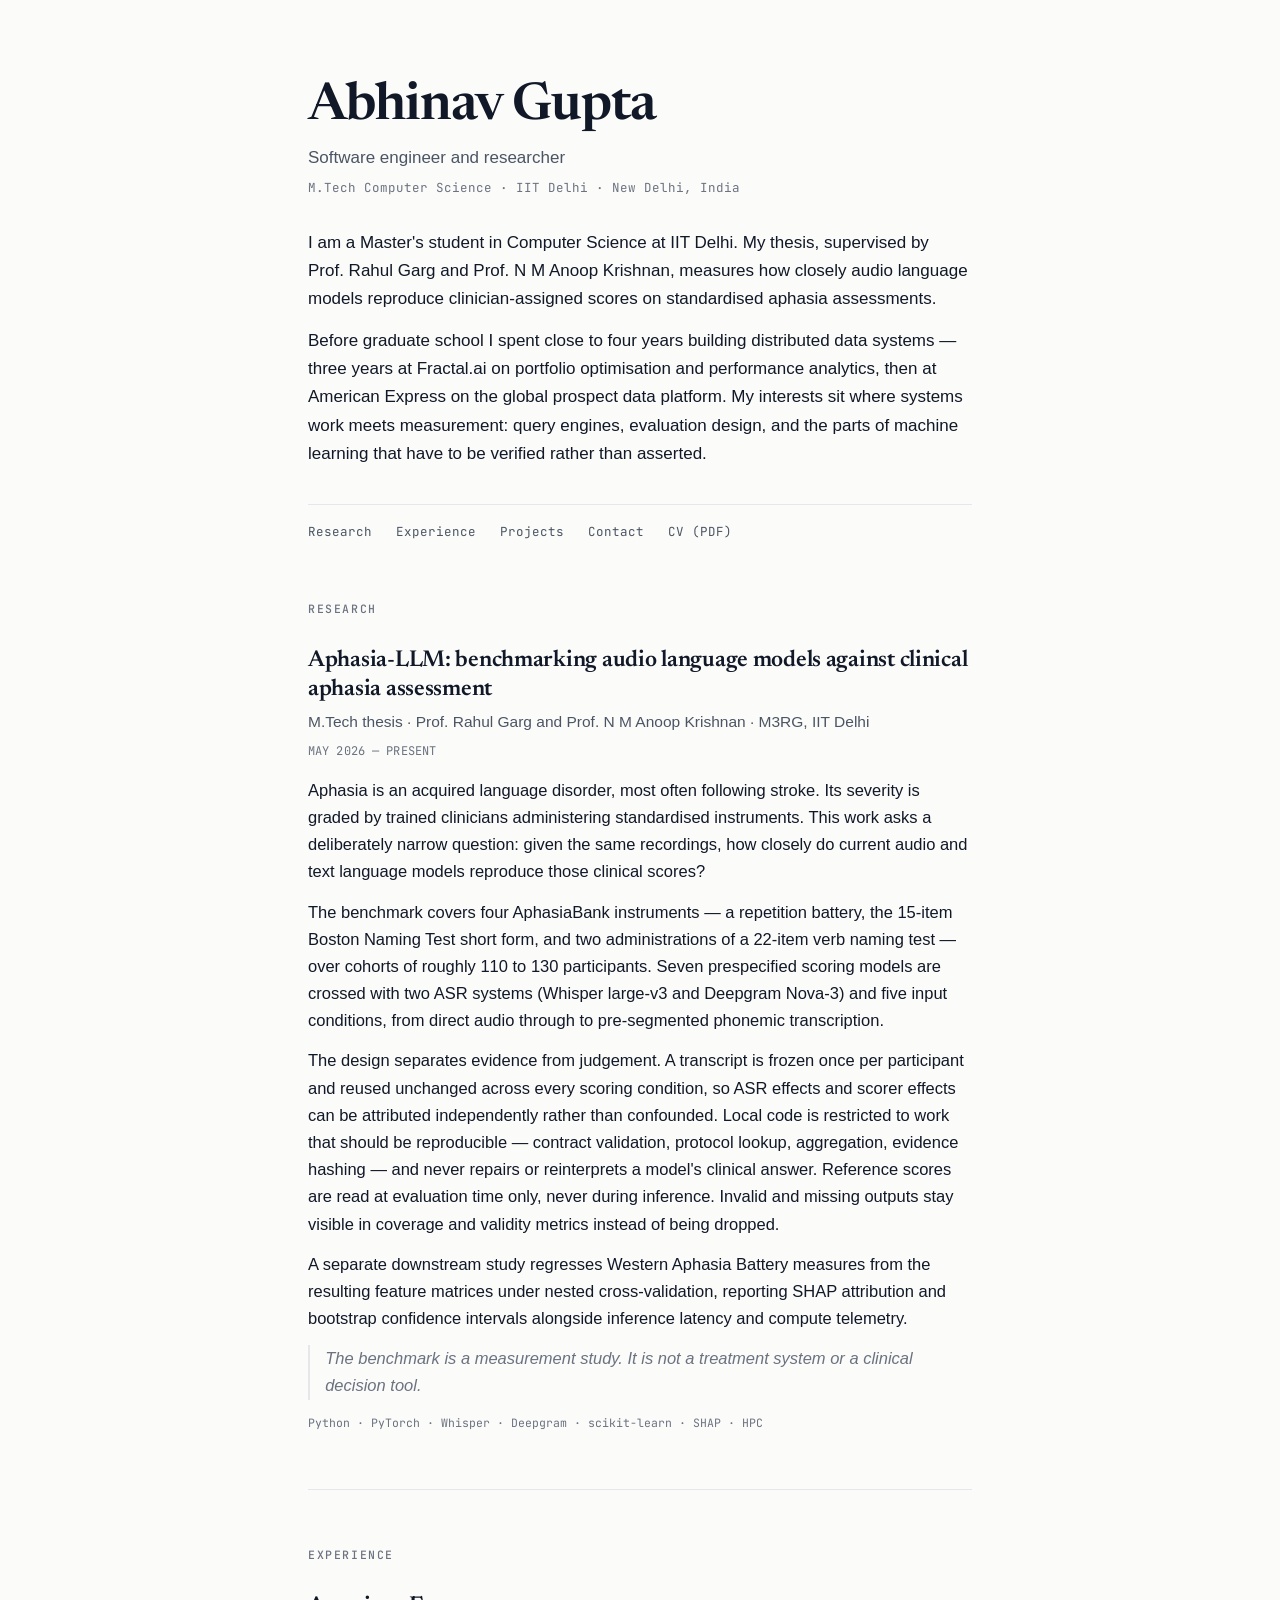
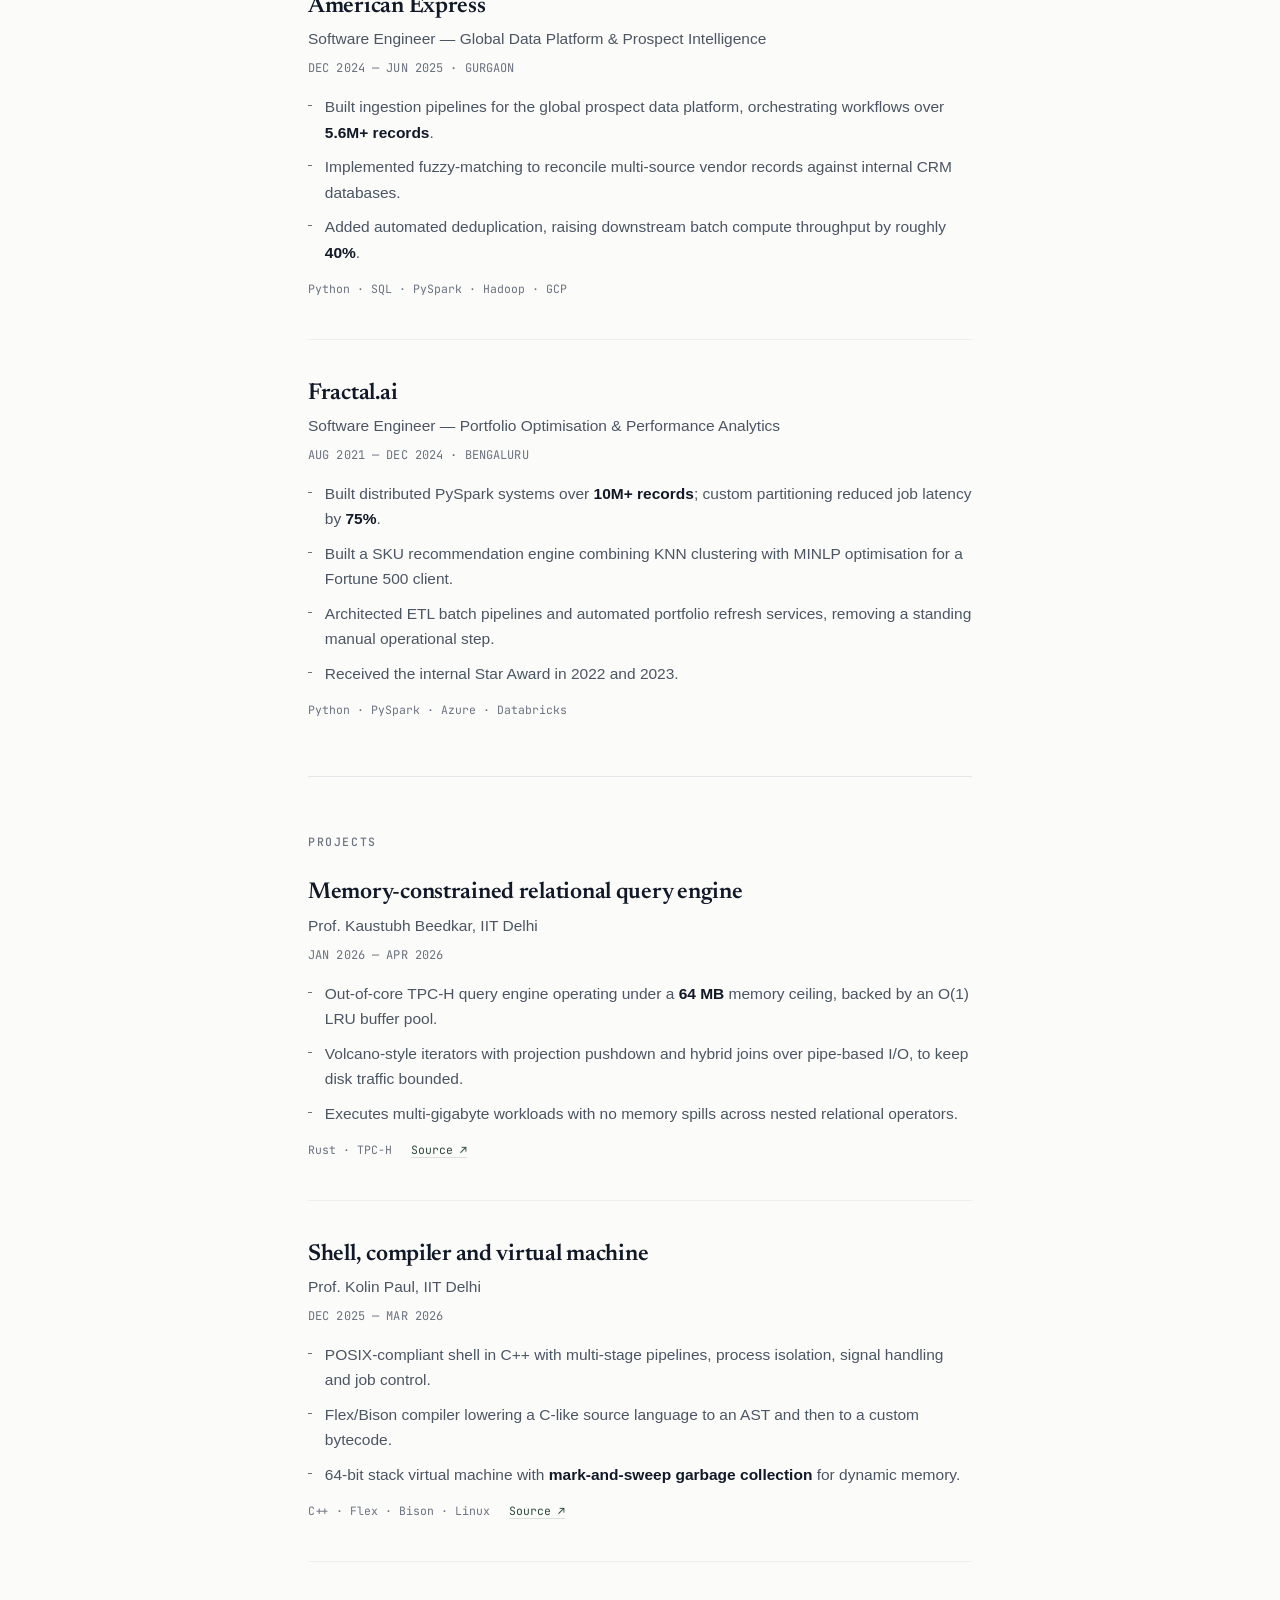
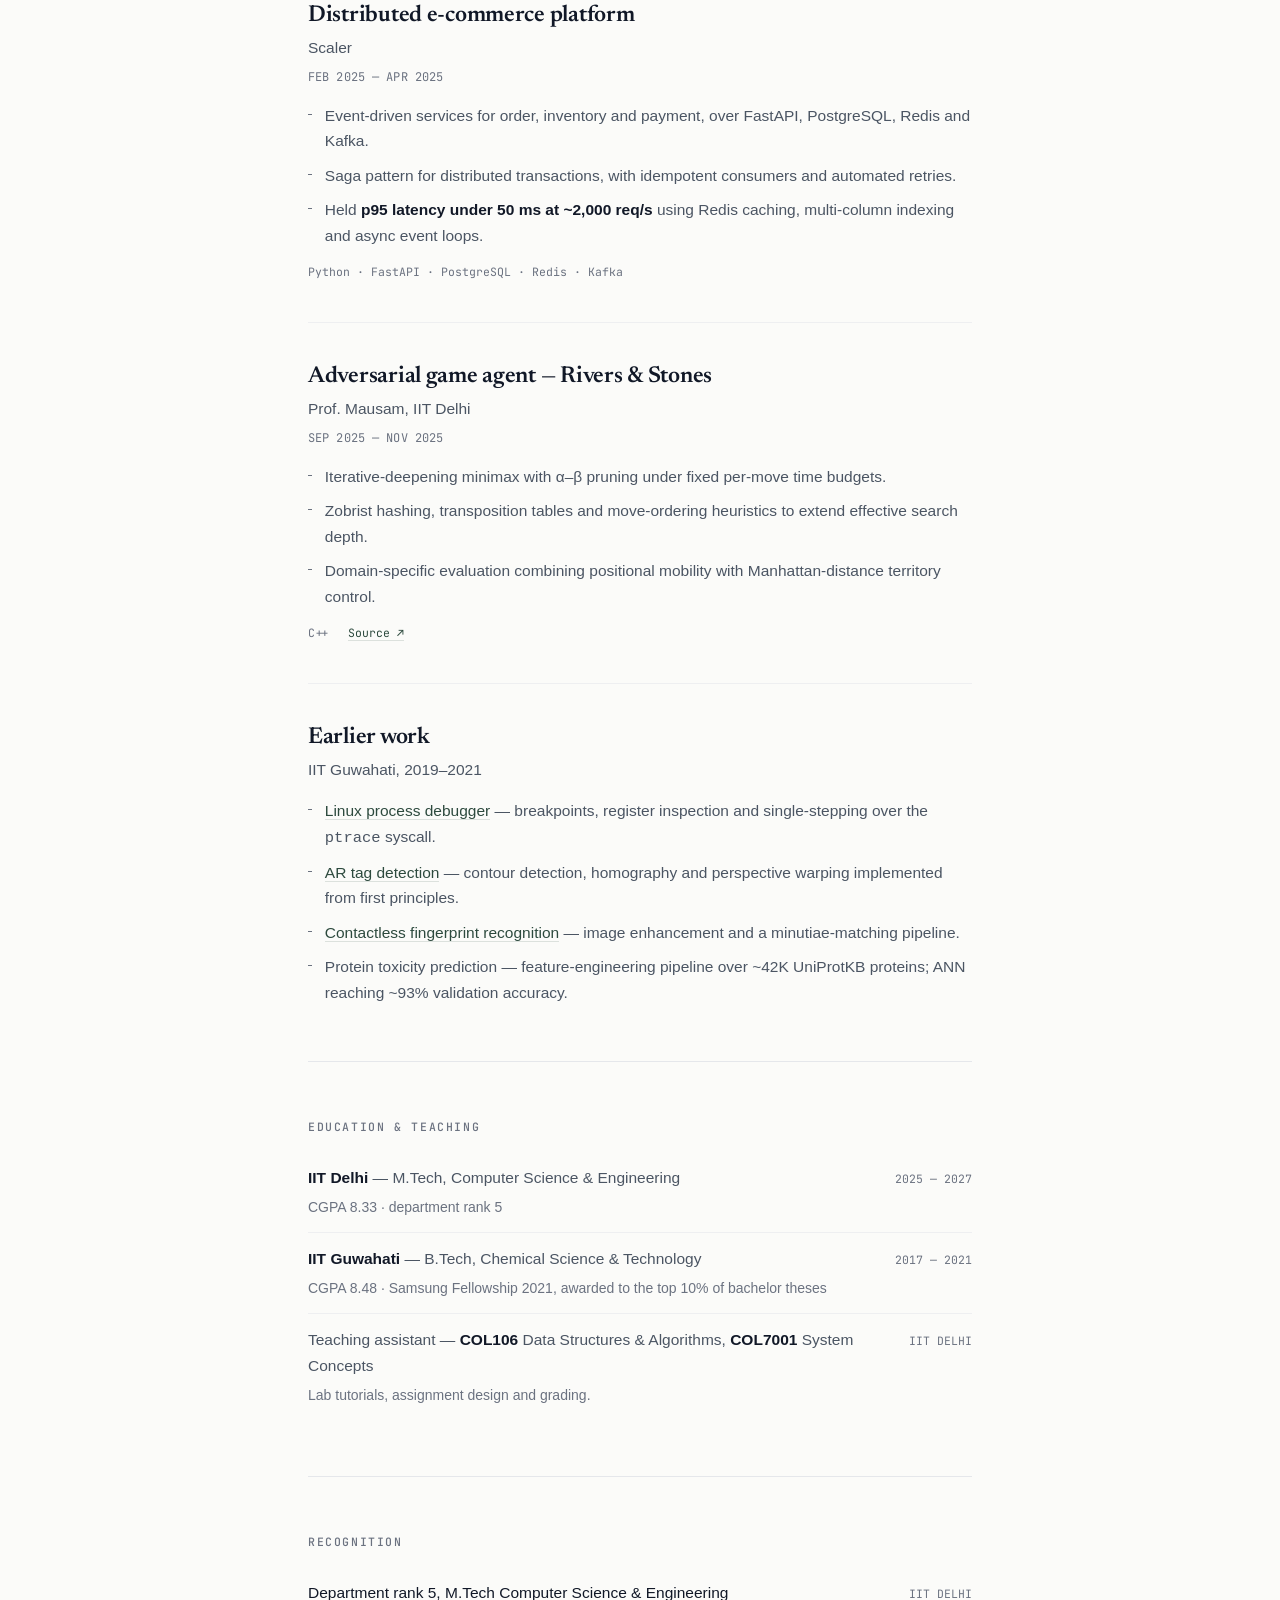
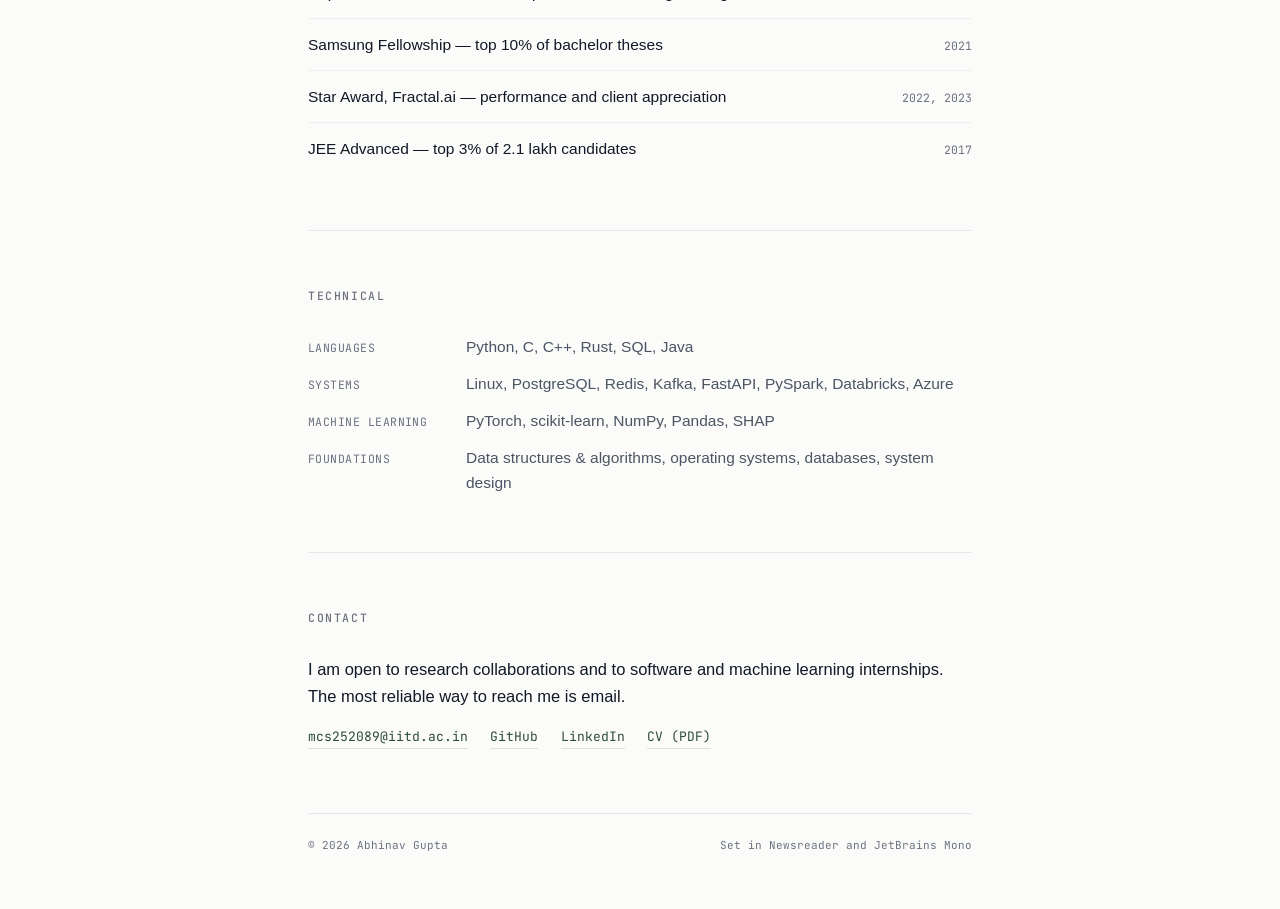
==== commit c287f88c: "update projects resume" ====
--- a/index.html
+++ b/index.html
@@ -2,25 +2,279 @@
 <html lang="en">
 <head>
 <meta charset="UTF-8" />
-<meta name="viewport" content="width=device-width, initial-scale=1.0" />
-<title>Abhinav Gupta — Software / ML Engineer</title>
-<meta name="description" content="Abhinav Gupta — M.Tech CS at IIT Delhi. Software / ML engineer: systems programming, backend engineering, machine learning, computer vision." />
+<meta name="viewport" content="width=device-width, initial-scale=1" />
+<title>Abhinav Gupta</title>
+<meta name="description" content="Abhinav Gupta — M.Tech Computer Science, IIT Delhi. Thesis on benchmarking audio language models against clinical aphasia assessments. Previously distributed data systems at Fractal.ai and American Express." />
+<link rel="canonical" href="https://rgabhi.github.io/" />
+
+<meta property="og:type" content="profile" />
+<meta property="og:title" content="Abhinav Gupta" />
+<meta property="og:description" content="Software engineer and researcher. M.Tech Computer Science, IIT Delhi." />
+<meta property="og:url" content="https://rgabhi.github.io/" />
+<meta name="twitter:card" content="summary" />
+
+<link rel="icon" href="data:image/svg+xml,<svg xmlns='http://www.w3.org/2000/svg' viewBox='0 0 32 32'><rect width='32' height='32' fill='%23FBFBF9'/><text x='16' y='23' font-family='Georgia,serif' font-size='21' font-weight='600' text-anchor='middle' fill='%232D4A3E'>A</text></svg>" />
+
 <link rel="preconnect" href="https://fonts.googleapis.com" />
 <link rel="preconnect" href="https://fonts.gstatic.com" crossorigin />
-<link href="https://fonts.googleapis.com/css2?family=JetBrains+Mono:wght@400;500;700&family=Newsreader:ital,opsz,wght@0,6..72,400;0,6..72,500;1,6..72,400;1,6..72,500&display=swap" rel="stylesheet" />
+<link href="https://fonts.googleapis.com/css2?family=JetBrains+Mono:wght@400;500&family=Newsreader:opsz,wght@6..72,500;6..72,600&display=swap" rel="stylesheet" />
 <link rel="stylesheet" href="portfolio/site.css" />
-<script src="https://unpkg.com/react@18.3.1/umd/react.development.js" integrity="sha384-hD6/rw4ppMLGNu3tX5cjIb+uRZ7UkRJ6BPkLpg4hAu/6onKUg4lLsHAs9EBPT82L" crossorigin="anonymous"></script>
-<script src="https://unpkg.com/react-dom@18.3.1/umd/react-dom.development.js" integrity="sha384-u6aeetuaXnQ38mYT8rp6sbXaQe3NL9t+IBXmnYxwkUI2Hw4bsp2Wvmx4yRQF1uAm" crossorigin="anonymous"></script>
-<script src="https://unpkg.com/@babel/standalone@7.29.0/babel.min.js" integrity="sha384-m08KidiNqLdpJqLq95G/LEi8Qvjl/xUYll3QILypMoQ65QorJ9Lvtp2RXYGBFj1y" crossorigin="anonymous"></script>
-<script src="directions/portfolio-data.js"></script>
-<script type="text/babel" src="tweaks-panel.jsx"></script>
-<script type="text/babel" src="portfolio/sections-top.jsx"></script>
-<script type="text/babel" src="portfolio/sections-work.jsx"></script>
-<script type="text/babel" src="portfolio/sections-end.jsx"></script>
-<link id="gfont-Quicksand" rel="stylesheet" href="https://fonts.googleapis.com/css2?family=Quicksand:wght@300;400;500;600;700&amp;display=swap">
 </head>
-<body style="font-family: &quot;JetBrains Mono&quot;; background-color: rgb(20, 18, 14)">
-<div id="root"></div>
-<script type="text/babel" src="portfolio/app.jsx"></script>
+<body>
+
+<main class="wrap">
+
+  <!-- ─────────────── masthead ─────────────── -->
+  <header class="masthead">
+    <h1>Abhinav Gupta</h1>
+    <p class="descriptor">Software engineer and researcher</p>
+    <p class="affil">M.Tech Computer Science &middot; IIT Delhi &middot; New Delhi, India</p>
+
+    <div class="intro">
+      <p>
+        I am a Master's student in Computer Science at IIT Delhi. My thesis, supervised by
+        Prof.&nbsp;Rahul Garg and Prof.&nbsp;N&nbsp;M&nbsp;Anoop Krishnan, measures how closely
+        audio language models reproduce clinician-assigned scores on standardised aphasia
+        assessments.
+      </p>
+      <p>
+        Before graduate school I spent close to four years building distributed data systems
+        &mdash; three years at Fractal.ai on portfolio optimisation and performance analytics,
+        then at American Express on the global prospect data platform. My interests sit where
+        systems work meets measurement: query engines, evaluation design, and the parts of
+        machine learning that have to be verified rather than asserted.
+      </p>
+    </div>
+
+    <nav class="utility" aria-label="Sections">
+      <a href="#research">Research</a>
+      <a href="#experience">Experience</a>
+      <a href="#projects">Projects</a>
+      <a href="#contact">Contact</a>
+      <a href="Abhinav_Gupta_Resume.pdf">CV (PDF)</a>
+    </nav>
+  </header>
+
+  <!-- ─────────────── research ─────────────── -->
+  <section class="sec research" id="research">
+    <h2>Research</h2>
+
+    <article class="entry">
+      <h3>Aphasia&#8209;LLM: benchmarking audio language models against clinical aphasia assessment</h3>
+      <p class="line">M.Tech thesis &middot; Prof. Rahul Garg and Prof. N M Anoop Krishnan &middot; M3RG, IIT Delhi</p>
+      <p class="when">MAY 2026 — PRESENT</p>
+
+      <div class="body">
+        <p>
+          Aphasia is an acquired language disorder, most often following stroke. Its severity is
+          graded by trained clinicians administering standardised instruments. This work asks a
+          deliberately narrow question: given the same recordings, how closely do current audio
+          and text language models reproduce those clinical scores?
+        </p>
+        <p>
+          The benchmark covers four AphasiaBank instruments &mdash; a repetition battery, the
+          15&#8209;item Boston Naming Test short form, and two administrations of a 22&#8209;item
+          verb naming test &mdash; over cohorts of roughly 110 to 130 participants. Seven
+          prespecified scoring models are crossed with two ASR systems (Whisper large&#8209;v3 and
+          Deepgram Nova&#8209;3) and five input conditions, from direct audio through to
+          pre&#8209;segmented phonemic transcription.
+        </p>
+        <p>
+          The design separates evidence from judgement. A transcript is frozen once per
+          participant and reused unchanged across every scoring condition, so ASR effects and
+          scorer effects can be attributed independently rather than confounded. Local code is
+          restricted to work that should be reproducible &mdash; contract validation, protocol
+          lookup, aggregation, evidence hashing &mdash; and never repairs or reinterprets a
+          model's clinical answer. Reference scores are read at evaluation time only, never
+          during inference. Invalid and missing outputs stay visible in coverage and validity
+          metrics instead of being dropped.
+        </p>
+        <p>
+          A separate downstream study regresses Western Aphasia Battery measures from the
+          resulting feature matrices under nested cross&#8209;validation, reporting SHAP
+          attribution and bootstrap confidence intervals alongside inference latency and compute
+          telemetry.
+        </p>
+        <p class="note">
+          The benchmark is a measurement study. It is not a treatment system or a clinical
+          decision tool.
+        </p>
+      </div>
+
+      <p class="tools">Python &middot; PyTorch &middot; Whisper &middot; Deepgram &middot; scikit-learn &middot; SHAP &middot; HPC</p>
+    </article>
+  </section>
+
+  <!-- ─────────────── experience ─────────────── -->
+  <section class="sec" id="experience">
+    <h2>Experience</h2>
+
+    <article class="entry">
+      <h3>American Express</h3>
+      <p class="line">Software Engineer &mdash; Global Data Platform &amp; Prospect Intelligence</p>
+      <p class="when">DEC 2024 — JUN 2025 &middot; GURGAON</p>
+      <ul class="points">
+        <li>Built ingestion pipelines for the global prospect data platform, orchestrating workflows over <strong>5.6M+ records</strong>.</li>
+        <li>Implemented fuzzy-matching to reconcile multi-source vendor records against internal CRM databases.</li>
+        <li>Added automated deduplication, raising downstream batch compute throughput by roughly <strong>40%</strong>.</li>
+      </ul>
+      <p class="tools">Python &middot; SQL &middot; PySpark &middot; Hadoop &middot; GCP</p>
+    </article>
+
+    <article class="entry">
+      <h3>Fractal.ai</h3>
+      <p class="line">Software Engineer &mdash; Portfolio Optimisation &amp; Performance Analytics</p>
+      <p class="when">AUG 2021 — DEC 2024 &middot; BENGALURU</p>
+      <ul class="points">
+        <li>Built distributed PySpark systems over <strong>10M+ records</strong>; custom partitioning reduced job latency by <strong>75%</strong>.</li>
+        <li>Built a SKU recommendation engine combining KNN clustering with MINLP optimisation for a Fortune 500 client.</li>
+        <li>Architected ETL batch pipelines and automated portfolio refresh services, removing a standing manual operational step.</li>
+        <li>Received the internal Star Award in 2022 and 2023.</li>
+      </ul>
+      <p class="tools">Python &middot; PySpark &middot; Azure &middot; Databricks</p>
+    </article>
+  </section>
+
+  <!-- ─────────────── projects ─────────────── -->
+  <section class="sec" id="projects">
+    <h2>Projects</h2>
+
+    <article class="entry">
+      <h3>Memory-constrained relational query engine</h3>
+      <p class="line">Prof. Kaustubh Beedkar, IIT Delhi</p>
+      <p class="when">JAN 2026 — APR 2026</p>
+      <ul class="points">
+        <li>Out-of-core TPC&#8209;H query engine operating under a <strong>64&nbsp;MB</strong> memory ceiling, backed by an O(1) LRU buffer pool.</li>
+        <li>Volcano-style iterators with projection pushdown and hybrid joins over pipe-based I/O, to keep disk traffic bounded.</li>
+        <li>Executes multi-gigabyte workloads with no memory spills across nested relational operators.</li>
+      </ul>
+      <p class="tools">Rust &middot; TPC-H <a class="src" href="https://github.com/rgabhi/db55">Source &#8599;</a></p>
+    </article>
+
+    <article class="entry">
+      <h3>Shell, compiler and virtual machine</h3>
+      <p class="line">Prof. Kolin Paul, IIT Delhi</p>
+      <p class="when">DEC 2025 — MAR 2026</p>
+      <ul class="points">
+        <li>POSIX-compliant shell in C++ with multi-stage pipelines, process isolation, signal handling and job control.</li>
+        <li>Flex/Bison compiler lowering a C-like source language to an AST and then to a custom bytecode.</li>
+        <li>64&#8209;bit stack virtual machine with <strong>mark-and-sweep garbage collection</strong> for dynamic memory.</li>
+      </ul>
+      <p class="tools">C++ &middot; Flex &middot; Bison &middot; Linux <a class="src" href="https://github.com/rgabhi/Systems_Project">Source &#8599;</a></p>
+    </article>
+
+    <article class="entry">
+      <h3>Distributed e-commerce platform</h3>
+      <p class="line">Scaler</p>
+      <p class="when">FEB 2025 — APR 2025</p>
+      <ul class="points">
+        <li>Event-driven services for order, inventory and payment, over FastAPI, PostgreSQL, Redis and Kafka.</li>
+        <li>Saga pattern for distributed transactions, with idempotent consumers and automated retries.</li>
+        <li>Held <strong>p95 latency under 50&nbsp;ms at ~2,000 req/s</strong> using Redis caching, multi-column indexing and async event loops.</li>
+      </ul>
+      <p class="tools">Python &middot; FastAPI &middot; PostgreSQL &middot; Redis &middot; Kafka</p>
+    </article>
+
+    <article class="entry">
+      <h3>Adversarial game agent — Rivers &amp; Stones</h3>
+      <p class="line">Prof. Mausam, IIT Delhi</p>
+      <p class="when">SEP 2025 — NOV 2025</p>
+      <ul class="points">
+        <li>Iterative-deepening minimax with &alpha;&ndash;&beta; pruning under fixed per-move time budgets.</li>
+        <li>Zobrist hashing, transposition tables and move-ordering heuristics to extend effective search depth.</li>
+        <li>Domain-specific evaluation combining positional mobility with Manhattan-distance territory control.</li>
+      </ul>
+      <p class="tools">C++ <a class="src" href="https://github.com/rgabhi/Rivers_and_Stones_Game">Source &#8599;</a></p>
+    </article>
+
+    <div class="entry">
+      <h3>Earlier work</h3>
+      <p class="line">IIT Guwahati, 2019&ndash;2021</p>
+      <ul class="points">
+        <li><a href="https://github.com/rgabhi/Minimal_Debugger">Linux process debugger</a> &mdash; breakpoints, register inspection and single-stepping over the <code>ptrace</code> syscall.</li>
+        <li><a href="https://github.com/rgabhi/augmented_reality">AR tag detection</a> &mdash; contour detection, homography and perspective warping implemented from first principles.</li>
+        <li><a href="https://github.com/rgabhi/contactless_fingerprint_recognition">Contactless fingerprint recognition</a> &mdash; image enhancement and a minutiae-matching pipeline.</li>
+        <li>Protein toxicity prediction &mdash; feature-engineering pipeline over ~42K UniProtKB proteins; ANN reaching ~93% validation accuracy.</li>
+      </ul>
+    </div>
+  </section>
+
+  <!-- ─────────────── education ─────────────── -->
+  <section class="sec" id="education">
+    <h2>Education &amp; teaching</h2>
+    <div class="rows">
+      <div class="row">
+        <p class="t"><b>IIT Delhi</b> <span>&mdash; M.Tech, Computer Science &amp; Engineering</span></p>
+        <p class="d">2025 — 2027</p>
+        <p class="sub">CGPA 8.33 &middot; department rank 5</p>
+      </div>
+      <div class="row">
+        <p class="t"><b>IIT Guwahati</b> <span>&mdash; B.Tech, Chemical Science &amp; Technology</span></p>
+        <p class="d">2017 — 2021</p>
+        <p class="sub">CGPA 8.48 &middot; Samsung Fellowship 2021, awarded to the top 10% of bachelor theses</p>
+      </div>
+      <div class="row">
+        <p class="t"><span>Teaching assistant &mdash;</span> <b>COL106</b> <span>Data Structures &amp; Algorithms,</span> <b>COL7001</b> <span>System Concepts</span></p>
+        <p class="d">IIT DELHI</p>
+        <p class="sub">Lab tutorials, assignment design and grading.</p>
+      </div>
+    </div>
+  </section>
+
+  <!-- ─────────────── recognition ─────────────── -->
+  <section class="sec" id="recognition">
+    <h2>Recognition</h2>
+    <div class="rows">
+      <div class="row">
+        <p class="t">Department rank 5, M.Tech Computer Science &amp; Engineering</p>
+        <p class="d">IIT DELHI</p>
+      </div>
+      <div class="row">
+        <p class="t">Samsung Fellowship &mdash; top 10% of bachelor theses</p>
+        <p class="d">2021</p>
+      </div>
+      <div class="row">
+        <p class="t">Star Award, Fractal.ai &mdash; performance and client appreciation</p>
+        <p class="d">2022, 2023</p>
+      </div>
+      <div class="row">
+        <p class="t">JEE Advanced &mdash; top 3% of 2.1 lakh candidates</p>
+        <p class="d">2017</p>
+      </div>
+    </div>
+  </section>
+
+  <!-- ─────────────── skills ─────────────── -->
+  <section class="sec" id="skills">
+    <h2>Technical</h2>
+    <dl class="skills">
+      <div class="skill"><dt>Languages</dt><dd>Python, C, C++, Rust, SQL, Java</dd></div>
+      <div class="skill"><dt>Systems</dt><dd>Linux, PostgreSQL, Redis, Kafka, FastAPI, PySpark, Databricks, Azure</dd></div>
+      <div class="skill"><dt>Machine learning</dt><dd>PyTorch, scikit-learn, NumPy, Pandas, SHAP</dd></div>
+      <div class="skill"><dt>Foundations</dt><dd>Data structures &amp; algorithms, operating systems, databases, system design</dd></div>
+    </dl>
+  </section>
+
+  <!-- ─────────────── contact ─────────────── -->
+  <section class="sec" id="contact">
+    <h2>Contact</h2>
+    <p>
+      I am open to research collaborations and to software and machine learning internships.
+      The most reliable way to reach me is email.
+    </p>
+    <div class="contact-links">
+      <a href="mailto:mcs252089@iitd.ac.in">mcs252089@iitd.ac.in</a>
+      <a href="https://github.com/rgabhi">GitHub</a>
+      <a href="https://www.linkedin.com/in/abhinav-gupta01/">LinkedIn</a>
+      <a href="Abhinav_Gupta_Resume.pdf">CV (PDF)</a>
+    </div>
+  </section>
+
+  <footer class="colophon">
+    <span>&copy; 2026 Abhinav Gupta</span>
+    <span>Set in Newsreader and JetBrains Mono</span>
+  </footer>
+
+</main>
 </body>
 </html>
--- a/portfolio/site.css
+++ b/portfolio/site.css
@@ -1,169 +1,266 @@
-/* Abhinav Gupta — Portfolio · "Ink Terminal" (direction F + E's headline) */
+/* Abhinav Gupta — personal site
+   Editorial layout: serif headings, system sans body, mono metadata. */
+
 :root {
-  --bg: #14120E;
-  --bg2: #17150F;
-  --line: #262217;
-  --line2: #1E1A12;
-  --paper: #EFE9DA;
-  --body: #9C9483;
-  --dim: #6B6354;
-  --green: var(--accent); /* prompt/status color — follows the accent (was green, per review) */
-  --accent: oklch(0.8 0.12 85);
-}
-html { scroll-behavior: smooth; }
-html, body { margin: 0; background: var(--bg); }
-* { box-sizing: border-box; }
+  --bg:        #FBFBF9;  /* warm off-white */
+  --ink:       #111827;  /* primary text — 17.1:1 */
+  --meta:      #4B5563;  /* secondary text — 7.3:1 */
+  --faint:     #6B7280;  /* smallest metadata — 4.7:1 */
+  --accent:    #2D4A3E;  /* forest slate; links only — 9.4:1 */
+  --accent-lo: #2D4A3E26;
+  --rule:      #E5E7EB;
+  --rule-soft: #EEEFF1;
+
+  --serif: 'Newsreader', Charter, 'Iowan Old Style', Georgia, serif;
+  --sans:  -apple-system, BlinkMacSystemFont, 'Segoe UI', Roboto, Helvetica, Arial, sans-serif;
+  --mono:  'JetBrains Mono', ui-monospace, SFMono-Regular, 'SF Mono', Menlo, monospace;
+
+  --col: 720px;   /* reading measure */
+}
+
+*, *::before, *::after { box-sizing: border-box; }
+
+html { -webkit-text-size-adjust: 100%; }
+
 body {
-  color: var(--body);
-  font-family: 'JetBrains Mono', monospace;
+  margin: 0;
+  background: var(--bg);
+  color: var(--ink);
+  font-family: var(--sans);
+  font-size: 16.5px;
+  line-height: 1.65;
+  font-feature-settings: 'kern' 1;
+  -webkit-font-smoothing: antialiased;
+  -moz-osx-font-smoothing: grayscale;
+}
+
+h1, h2, h3, h4, p, ul, ol, figure { margin: 0; }
+ul { padding: 0; list-style: none; }
+
+a {
+  color: var(--accent);
+  text-decoration: none;
+  border-bottom: 1px solid var(--accent-lo);
+  transition: border-color .15s ease;
+}
+a:hover { border-bottom-color: var(--accent); }
+a:focus-visible {
+  outline: 2px solid var(--accent);
+  outline-offset: 3px;
+  border-radius: 2px;
+}
+
+/* ---------- layout ---------- */
+.wrap { max-width: var(--col); margin: 0 auto; padding: 0 28px; }
+
+.sec { padding: 3.5rem 0 0; }
+.sec + .sec { border-top: 1px solid var(--rule); margin-top: 3.5rem; }
+
+.sec > h2 {
+  font-family: var(--mono);
+  font-size: 11.5px;
+  font-weight: 500;
+  letter-spacing: .14em;
+  text-transform: uppercase;
+  color: var(--faint);
+  margin-bottom: 1.75rem;
+}
+
+/* ---------- masthead ---------- */
+.masthead { padding: 5rem 0 0; }
+
+.masthead h1 {
+  font-family: var(--serif);
+  font-size: clamp(38px, 6vw, 52px);
+  font-weight: 600;
+  letter-spacing: -0.02em;
+  line-height: 1.05;
+}
+
+.descriptor {
+  margin-top: .6rem;
+  font-size: 17px;
+  color: var(--meta);
+}
+
+.affil {
+  margin-top: .35rem;
+  font-family: var(--mono);
+  font-size: 12.5px;
+  color: var(--faint);
+}
+
+.intro { margin-top: 1.9rem; font-size: 17px; }
+.intro p + p { margin-top: .9rem; }
+
+/* utility nav */
+.utility {
+  margin-top: 2.25rem;
+  padding-top: 1.1rem;
+  border-top: 1px solid var(--rule);
+  display: flex;
+  flex-wrap: wrap;
+  gap: 1.5rem;
+  font-family: var(--mono);
+  font-size: 12.5px;
+}
+.utility a { border-bottom-color: transparent; color: var(--meta); }
+.utility a:hover { color: var(--accent); border-bottom-color: var(--accent); }
+
+/* ---------- entry: shared block for roles, projects, research ---------- */
+.entry + .entry { margin-top: 2.5rem; padding-top: 2.5rem; border-top: 1px solid var(--rule-soft); }
+
+.entry h3 {
+  font-family: var(--serif);
+  font-size: 23px;
+  font-weight: 600;
+  letter-spacing: -0.012em;
+  line-height: 1.25;
+}
+.entry h3 a { border-bottom-color: transparent; color: inherit; }
+.entry h3 a:hover { color: var(--accent); }
+
+.entry .line {
+  margin-top: .3rem;
+  font-size: 15.5px;
+  color: var(--meta);
+}
+
+.entry .when {
+  margin-top: .45rem;
+  font-family: var(--mono);
+  font-size: 12px;
+  color: var(--faint);
+  letter-spacing: .01em;
+}
+
+.entry .body { margin-top: .95rem; }
+.entry .body p + p { margin-top: .8rem; }
+
+/* hanging-indent bullets, no glyph theatre */
+.points { margin-top: .95rem; }
+.points li {
+  position: relative;
+  padding-left: 1.05rem;
+  font-size: 15.5px;
+  color: var(--meta);
+}
+.points li + li { margin-top: .55rem; }
+.points li::before {
+  content: '';
+  position: absolute;
+  left: 0; top: .72em;
+  width: 4px; height: 1px;
+  background: var(--faint);
+}
+.points strong { color: var(--ink); font-weight: 600; }
+
+.tools {
+  margin-top: .9rem;
+  font-family: var(--mono);
+  font-size: 11.5px;
+  color: var(--faint);
+}
+
+/* ---------- research emphasis ---------- */
+.research .body p { font-size: 16.5px; }
+.research .note {
+  margin-top: 1.1rem;
+  padding-left: .95rem;
+  border-left: 2px solid var(--rule);
+  font-size: 15px;
+  color: var(--faint);
+  font-style: italic;
+}
+
+/* ---------- two-column metadata rows (education, teaching) ---------- */
+.rows { display: flex; flex-direction: column; }
+.row {
+  display: grid;
+  grid-template-columns: 1fr auto;
+  gap: .5rem 1.5rem;
+  align-items: baseline;
+  padding: .8rem 0;
+}
+.row + .row { border-top: 1px solid var(--rule-soft); }
+.row:first-child { padding-top: 0; }
+.row .t { font-size: 15.5px; }
+.row .t b { font-weight: 600; }
+.row .t span { color: var(--meta); }
+.row .d {
+  font-family: var(--mono);
+  font-size: 11.5px;
+  color: var(--faint);
+  white-space: nowrap;
+}
+.row .sub {
+  grid-column: 1 / -1;
   font-size: 14px;
-  line-height: 1.65;
-  -webkit-font-smoothing: antialiased;
-}
-h1, h2, h3, p, ul { margin: 0; }
-a { color: inherit; text-decoration: none; }
-.serif { font-family: 'Newsreader', Georgia, serif; }
-.green { color: var(--green); }
-.acc { color: var(--accent); }
-.dim { color: var(--dim); }
-.paper { color: var(--paper); }
-.wrap { max-width: 1180px; margin: 0 auto; padding: 0 36px; }
-
-/* ---------- scroll reveal ---------- */
-.rv { opacity: 0; transform: translateY(22px); }
-.rv.in { opacity: 1; transform: none; transition: opacity .7s ease, transform .7s cubic-bezier(.2,.7,.2,1); }
-body[data-anim="off"] .rv { opacity: 1; transform: none; transition: none; }
+  color: var(--faint);
+  margin-top: -.15rem;
+}
+
+/* ---------- skills ---------- */
+.skills { display: flex; flex-direction: column; gap: .7rem; }
+.skill { display: grid; grid-template-columns: 142px 1fr; gap: 1rem; align-items: baseline; }
+.skill dt {
+  font-family: var(--mono);
+  font-size: 11.5px;
+  letter-spacing: .04em;
+  text-transform: uppercase;
+  color: var(--faint);
+}
+.skill dd { margin: 0; font-size: 15.5px; color: var(--meta); }
+
+/* ---------- contact ---------- */
+.contact-links {
+  display: flex;
+  flex-wrap: wrap;
+  gap: 1.4rem;
+  margin-top: 1rem;
+  font-family: var(--mono);
+  font-size: 13px;
+}
+
+.colophon {
+  margin-top: 4rem;
+  padding: 1.4rem 0 3.5rem;
+  border-top: 1px solid var(--rule);
+  display: flex;
+  flex-wrap: wrap;
+  justify-content: space-between;
+  gap: .5rem;
+  font-family: var(--mono);
+  font-size: 11px;
+  color: var(--faint);
+}
+
+/* ---------- responsive ---------- */
+@media (max-width: 640px) {
+  body { font-size: 16px; }
+  .masthead { padding-top: 3rem; }
+  .row { grid-template-columns: 1fr; }
+  .row .d { white-space: normal; }
+  .skill { grid-template-columns: 1fr; gap: .15rem; }
+  .utility { gap: 1.1rem; }
+}
+
+/* ---------- print ---------- */
 @media print {
-  .rv { opacity: 1 !important; transform: none !important; transition: none !important; }
-}
-@media (prefers-reduced-motion: reduce) {
-  .rv { opacity: 1; transform: none; transition: none; }
-  html { scroll-behavior: auto; }
-}
-
-/* ---------- nav ---------- */
-.nav {
-  position: sticky; top: 0; z-index: 50;
-  background: color-mix(in oklab, var(--bg) 88%, transparent);
-  backdrop-filter: blur(12px);
-  border-bottom: 1px solid var(--line);
-}
-.nav-in { display: flex; justify-content: space-between; align-items: center; padding: 18px 36px; max-width: 1180px; margin: 0 auto; }
-.nav .nm { font-family: 'Newsreader', Georgia, serif; font-style: italic; font-size: 18px; color: var(--paper); }
-.nav .tabs { display: flex; gap: 26px; font-size: 12px; color: var(--dim); }
-.nav .tabs a { transition: color .15s; }
-.nav .tabs a:hover { color: var(--paper); }
-.nav .tabs a.cv { color: var(--accent); }
-
-/* ---------- hero ---------- */
-.hero { padding-top: 110px; padding-bottom: 92px; }
-.hero .prompt { font-size: 13px; color: var(--dim); margin-bottom: 26px; }
-.hero h1 {
-  font-family: 'Newsreader', Georgia, serif;
-  font-size: clamp(52px, 7.5vw, 96px);
-  font-weight: 500; letter-spacing: -0.025em; line-height: 0.98; color: var(--paper);
-}
-.hero h1 em { font-style: italic; font-weight: 400; color: var(--accent); }
-.hero .out { margin-top: 34px; max-width: 660px; font-size: 14px; color: var(--body); line-height: 1.75; }
-.hero .out strong { color: var(--paper); font-weight: 600; }
-.kv { display: flex; flex-wrap: wrap; margin-top: 54px; border: 1px solid var(--line); width: fit-content; }
-.kv > div { padding: 14px 26px; border-right: 1px solid var(--line); font-size: 12px; }
-.kv > div:last-child { border-right: none; }
-.kv .k { color: var(--dim); font-size: 10.5px; margin-bottom: 5px; letter-spacing: 0.1em; text-transform: uppercase; }
-.pulse { display: inline-block; width: 7px; height: 7px; border-radius: 50%; background: var(--green); margin-right: 8px; }
-@media (prefers-reduced-motion: no-preference) {
-  .pulse { animation: pulse 2.4s ease-in-out infinite; }
-  @keyframes pulse { 0%,100% { opacity: 1; } 50% { opacity: 0.35; } }
-}
-
-/* ---------- sections ---------- */
-.sec { padding: 72px 0; border-top: 1px solid var(--line); }
-.sec-head { display: flex; justify-content: space-between; align-items: baseline; margin-bottom: 44px; }
-.sec-head h2 { font-family: 'Newsreader', Georgia, serif; font-size: 40px; font-weight: 500; font-style: italic; color: var(--paper); letter-spacing: -0.01em; }
-.sec-head .cmd { font-size: 12px; color: var(--dim); }
-.sec-head .cmd b { color: var(--green); font-weight: 500; }
-
-/* ---------- experience ---------- */
-.xp { display: grid; grid-template-columns: 260px 1fr; gap: 48px; padding: 34px 0; }
-.xp + .xp { border-top: 1px solid var(--line2); }
-.xp .co { font-family: 'Newsreader', Georgia, serif; font-size: 26px; font-weight: 500; color: var(--paper); }
-.xp .role { font-size: 12px; color: var(--accent); margin-top: 7px; }
-.xp .per { font-size: 11px; color: var(--dim); margin-top: 11px; letter-spacing: 0.1em; text-transform: uppercase; }
-.xp .stack { display: flex; flex-wrap: wrap; gap: 6px; margin-top: 16px; }
-.chip { font-size: 10.5px; border: 1px solid var(--line); padding: 3px 9px; border-radius: 3px; color: var(--dim); }
-.xp ul { list-style: none; padding: 0; display: flex; flex-direction: column; gap: 12px; }
-.xp li { font-size: 13.5px; color: var(--body); padding-left: 18px; position: relative; max-width: 700px; }
-.xp li::before { content: ">"; position: absolute; left: 0; color: var(--green); }
-.edu-row { display: flex; flex-wrap: wrap; gap: 48px; border-top: 1px solid var(--line2); padding-top: 26px; margin-top: 8px; }
-.edu-row .sch { font-family: 'Newsreader', Georgia, serif; font-size: 18px; color: var(--paper); font-weight: 500; }
-.edu-row p { font-size: 12.5px; }
-
-/* ---------- projects ---------- */
-.ftabs { display: flex; gap: 8px; margin-bottom: 12px; flex-wrap: wrap; }
-.ftabs button {
-  font-family: 'JetBrains Mono', monospace; font-size: 11.5px; cursor: pointer;
-  background: none; border: 1px solid var(--line); color: var(--dim);
-  padding: 7px 16px; border-radius: 3px; transition: all .15s;
-}
-.ftabs button:hover { color: var(--paper); border-color: var(--dim); }
-.ftabs button.on { color: var(--bg); background: var(--accent); border-color: var(--accent); font-weight: 700; }
-.case { display: grid; grid-template-columns: 90px 1fr 340px; gap: 40px; padding: 38px 0; border-top: 1px solid var(--line2); align-items: start; transition: background .15s; }
-.case:hover { background: var(--bg2); }
-.case .idx { font-size: 12px; color: var(--dim); padding-top: 10px; }
-.case h3 { font-family: 'Newsreader', Georgia, serif; font-size: 32px; font-weight: 500; color: var(--paper); letter-spacing: -0.01em; }
-.case h3 a:hover { color: var(--accent); }
-.case .meta { font-size: 11.5px; color: var(--dim); margin-top: 8px; }
-.case .meta .d { color: var(--accent); }
-.case-side p { font-size: 12.5px; color: var(--body); line-height: 1.7; }
-.case-side .hl { display: inline-block; margin-top: 14px; font-size: 11.5px; color: var(--green); }
-.more { border-top: 1px solid var(--line2); padding-top: 24px; margin-top: 4px; display: flex; flex-direction: column; gap: 10px; }
-.more .row { display: flex; gap: 18px; font-size: 12.5px; align-items: baseline; }
-.more .row .t { color: var(--paper); }
-.more .row .s { color: var(--dim); font-size: 11.5px; }
-
-/* ---------- achievements / skills ---------- */
-.ach-line { display: flex; gap: 16px; padding: 14px 0; border-bottom: 1px solid var(--line2); font-size: 13px; align-items: baseline; }
-.ach-line .stat { font-family: 'Newsreader', Georgia, serif; font-size: 25px; color: var(--accent); width: 116px; font-weight: 500; flex-shrink: 0; }
-.ach-line .l { color: var(--paper); width: 270px; flex-shrink: 0; }
-.ach-line .d { color: var(--dim); font-size: 12px; }
-.skills { display: flex; flex-direction: column; gap: 10px; font-size: 13px; margin-top: 52px; }
-.skills .srow { display: flex; }
-.skills .g { color: var(--dim); width: 200px; flex-shrink: 0; }
-.skills .i { color: var(--body); }
-
-/* ---------- writing ---------- */
-.note-row { display: flex; justify-content: space-between; align-items: baseline; padding: 20px 0; border-top: 1px solid var(--line2); }
-.note-row .t { font-family: 'Newsreader', Georgia, serif; font-size: 21px; color: var(--paper); }
-.note-row.ph .t { color: var(--dim); font-style: italic; }
-.note-row .d { font-size: 11.5px; color: var(--dim); }
-
-/* ---------- terminal ---------- */
-.term { border: 1px solid var(--line); border-radius: 8px; overflow: hidden; background: var(--bg2); }
-.term-bar { display: flex; align-items: center; gap: 7px; padding: 11px 16px; border-bottom: 1px solid var(--line); }
-.term-bar i { width: 10px; height: 10px; border-radius: 50%; background: var(--line); }
-.term-bar .t { font-size: 11px; color: var(--dim); margin-left: 10px; }
-.term-body { padding: 20px 20px 24px; font-size: 12.5px; line-height: 1.9; min-height: 220px; cursor: text; }
-.term-body .p { color: var(--green); }
-.term-body .o { color: var(--body); white-space: pre-wrap; }
-.term-body .e { color: oklch(0.7 0.16 25); }
-.term-in { display: flex; gap: 8px; align-items: baseline; }
-.term-in input {
-  flex: 1; background: none; border: none; outline: none; color: var(--paper);
-  font-family: 'JetBrains Mono', monospace; font-size: 12.5px; caret-color: var(--green);
-}
-
-/* ---------- footer ---------- */
-.foot { padding: 90px 0 80px; border-top: 1px solid var(--line); }
-.foot .grid { display: grid; grid-template-columns: 1fr 460px; gap: 64px; align-items: start; }
-.foot h2 { font-family: 'Newsreader', Georgia, serif; font-size: clamp(38px, 4.5vw, 60px); font-weight: 500; font-style: italic; color: var(--paper); letter-spacing: -0.02em; line-height: 1.05; overflow-wrap: anywhere; }
-.foot .links { display: flex; flex-wrap: wrap; gap: 30px; margin-top: 36px; font-size: 12px; }
-.foot .links a { border-bottom: 1px solid var(--line); padding-bottom: 3px; transition: color .15s, border-color .15s; }
-.foot .links a:hover { color: var(--paper); border-color: var(--accent); }
-.foot .links .g { color: var(--green); }
-.colo { padding: 26px 36px; border-top: 1px solid var(--line2); display: flex; justify-content: space-between; font-size: 11px; color: var(--dim); max-width: 1180px; margin: 0 auto; }
-
-@media (max-width: 900px) {
-  .xp, .case { grid-template-columns: 1fr; gap: 18px; }
-  .foot .grid { grid-template-columns: 1fr; }
-  .nav .tabs { display: none; }
-}
+  :root { --bg: #fff; --ink: #000; --meta: #222; --faint: #444; --accent: #000; }
+  body { font-size: 10.5pt; line-height: 1.45; }
+  .utility, .colophon { display: none; }
+  a { border-bottom: none; }
+  .sec { padding-top: 1.2rem; break-inside: avoid; }
+  .sec + .sec { margin-top: 1.2rem; }
+  .entry { break-inside: avoid; }
+}
+
+/* explicit repository link, trailing the tools row */
+.tools .src {
+  margin-left: .75rem;
+  color: var(--accent);
+  border-bottom-color: var(--accent-lo);
+  white-space: nowrap;
+}
+@media print { .tools .src { display: none; } }
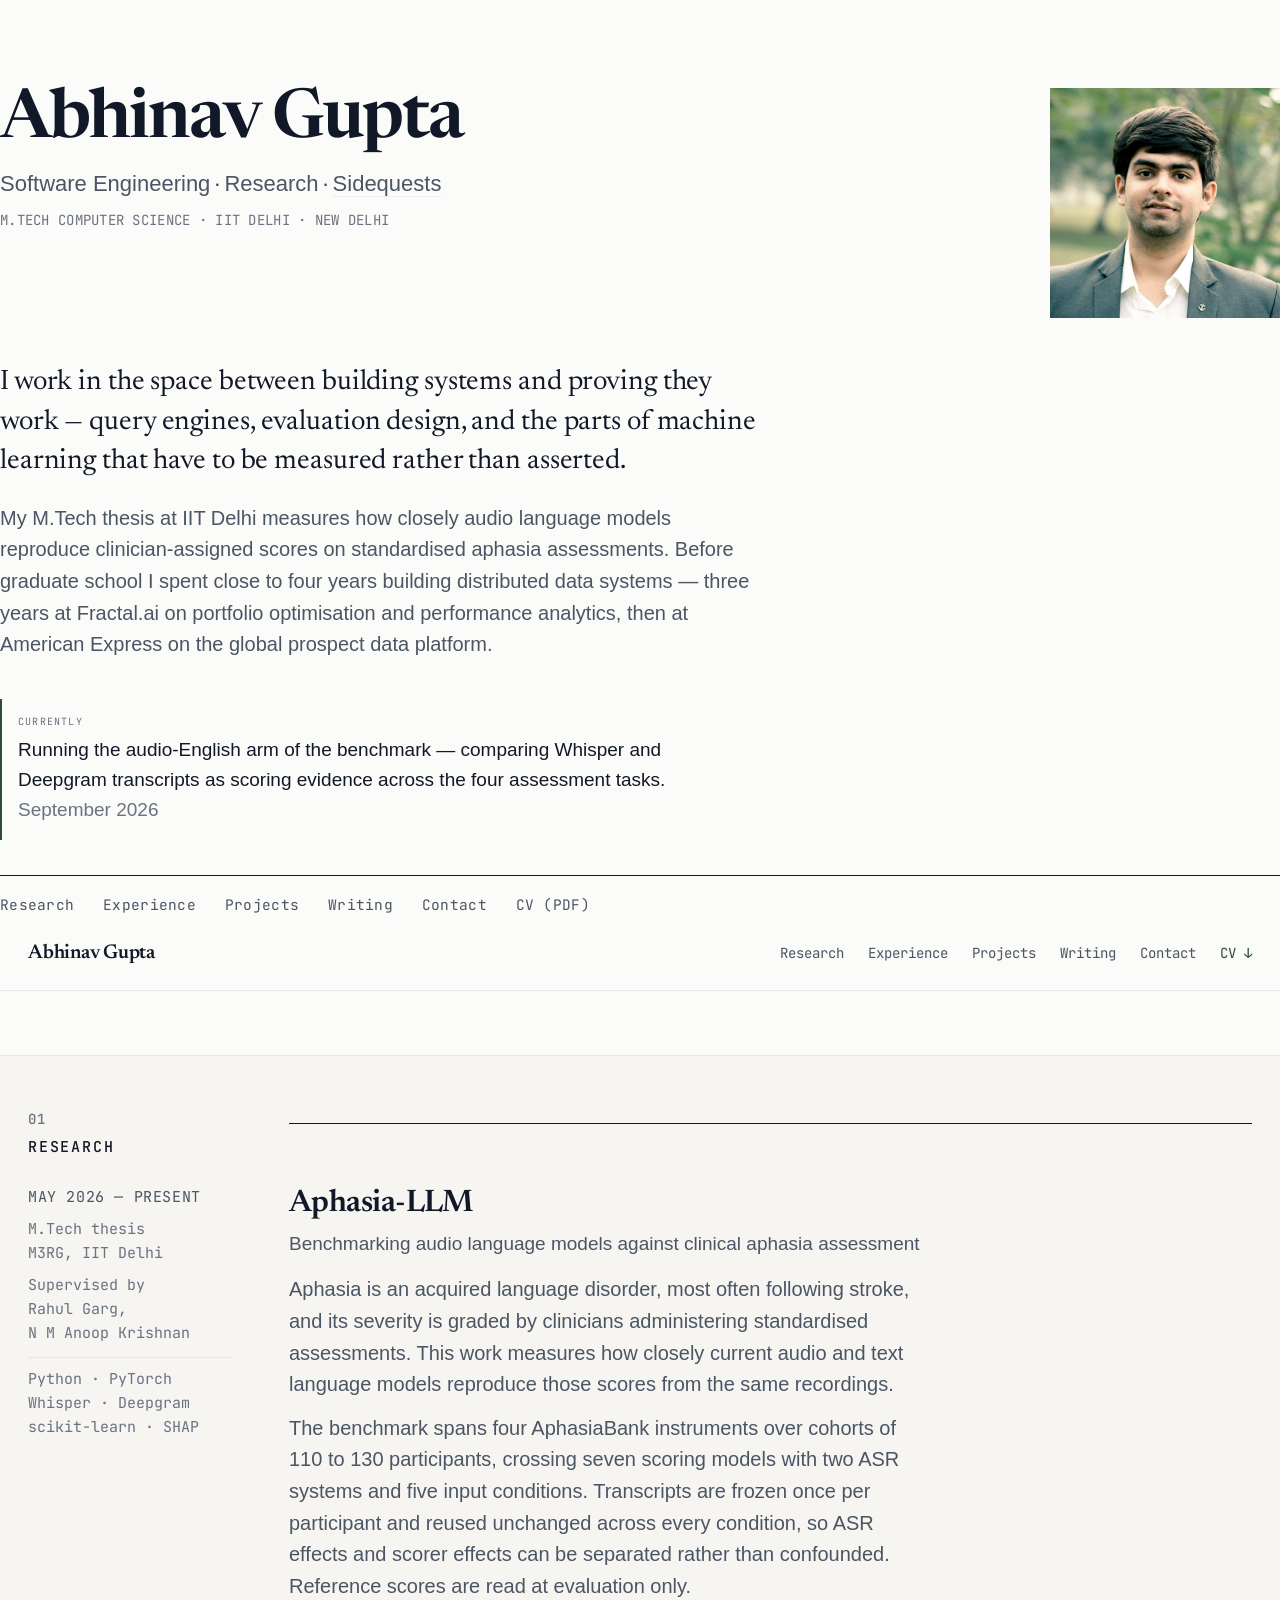
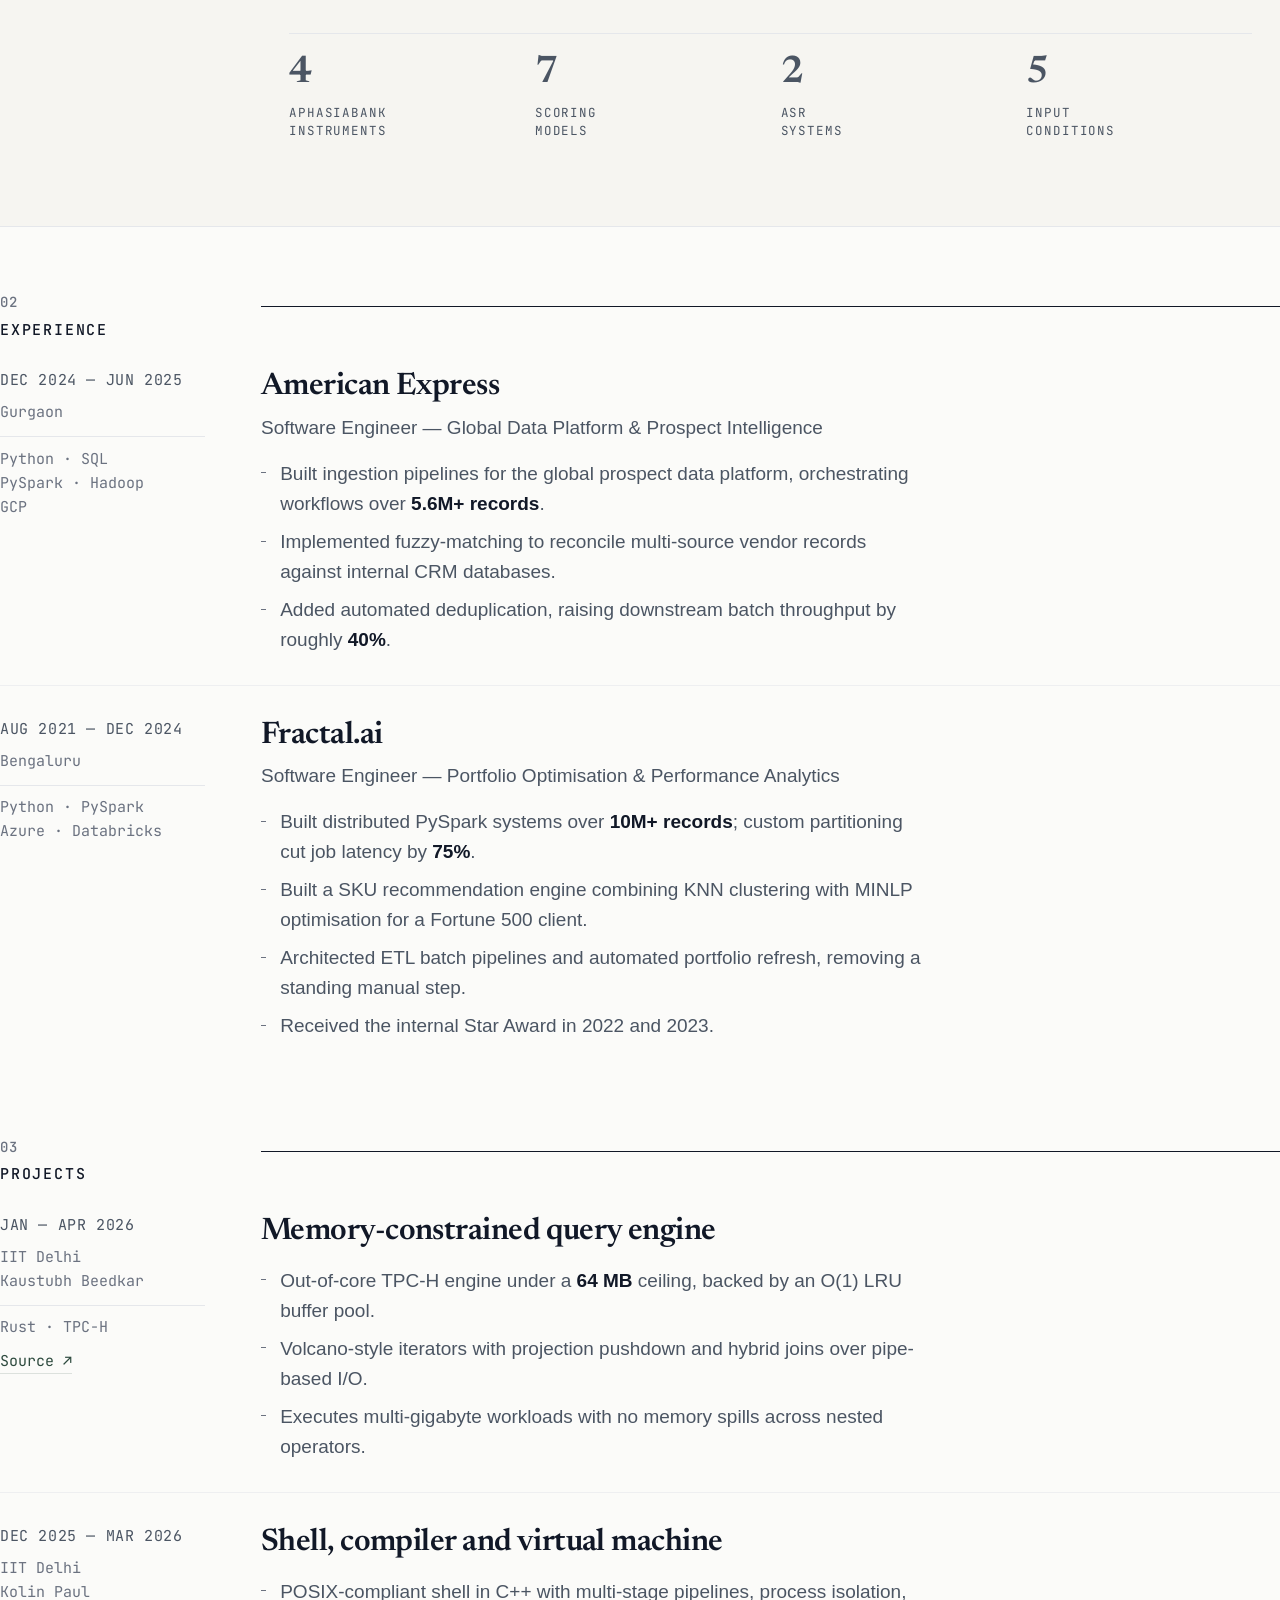
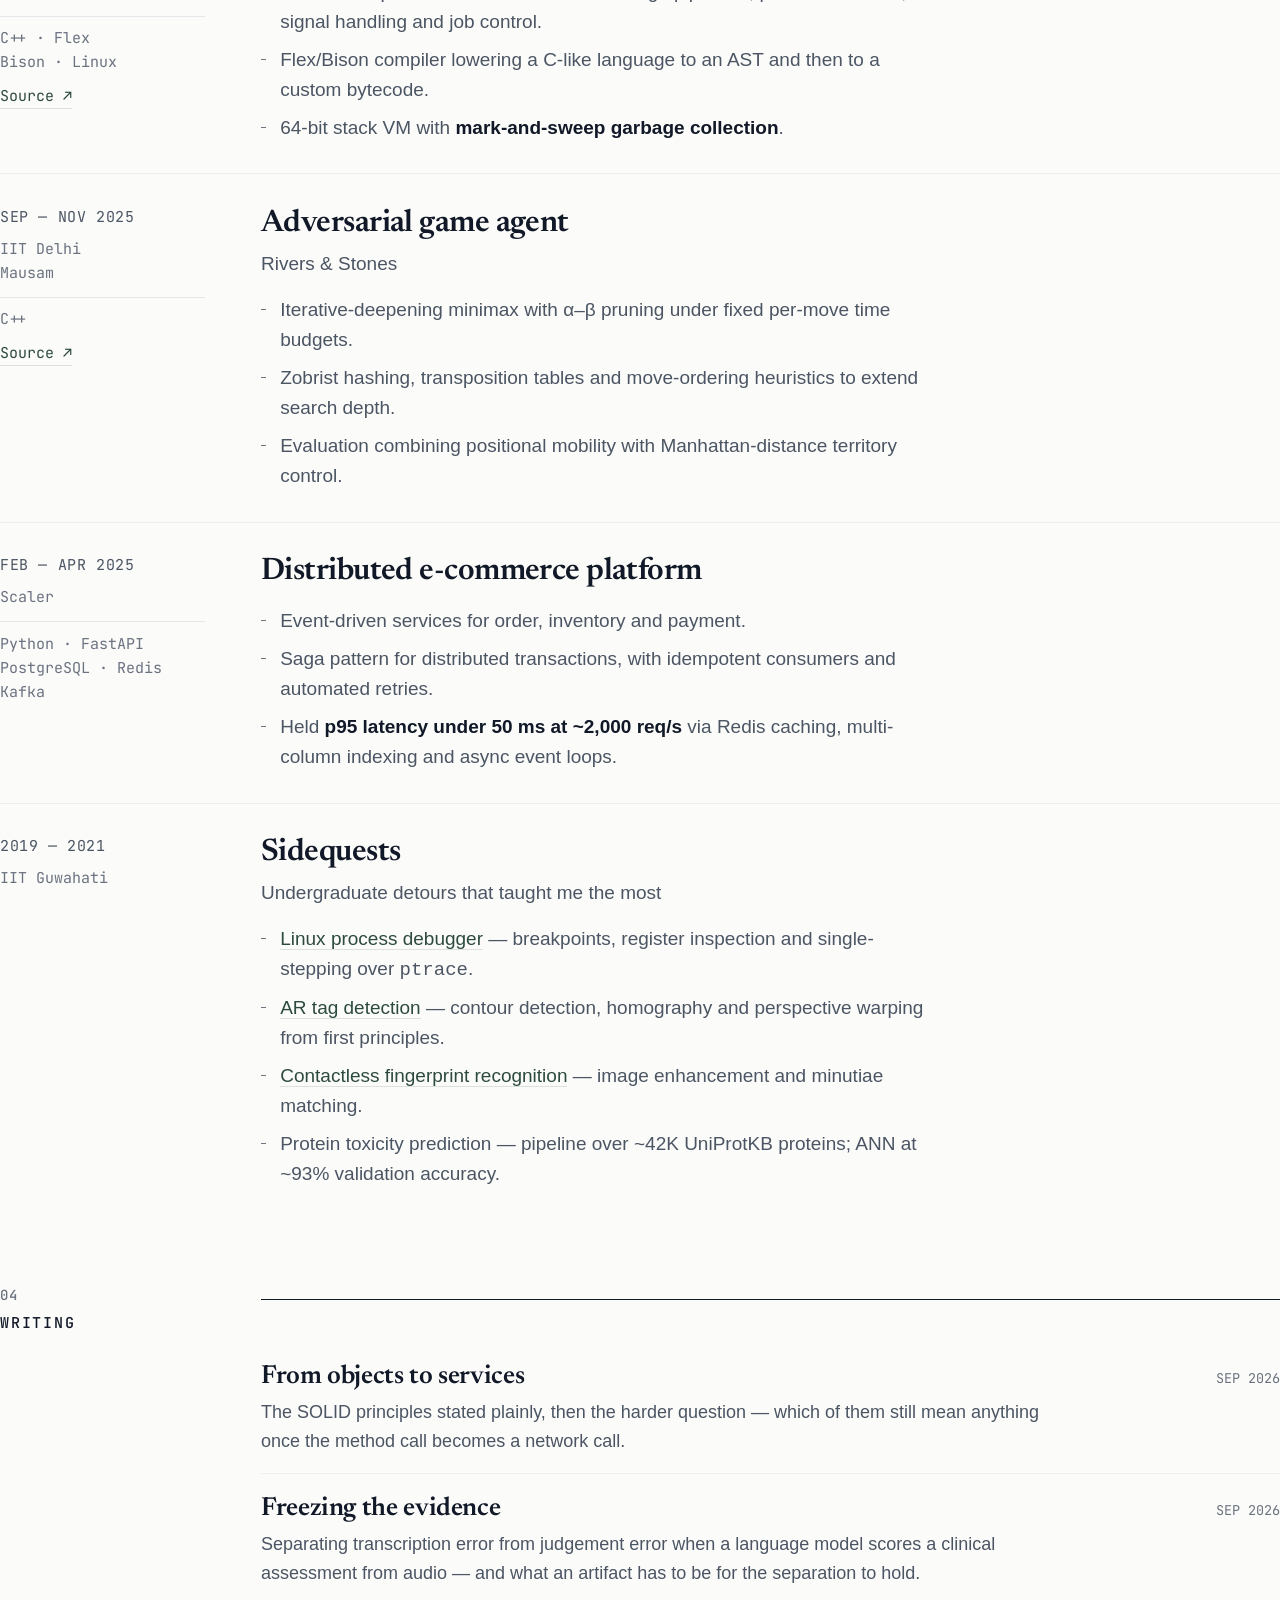
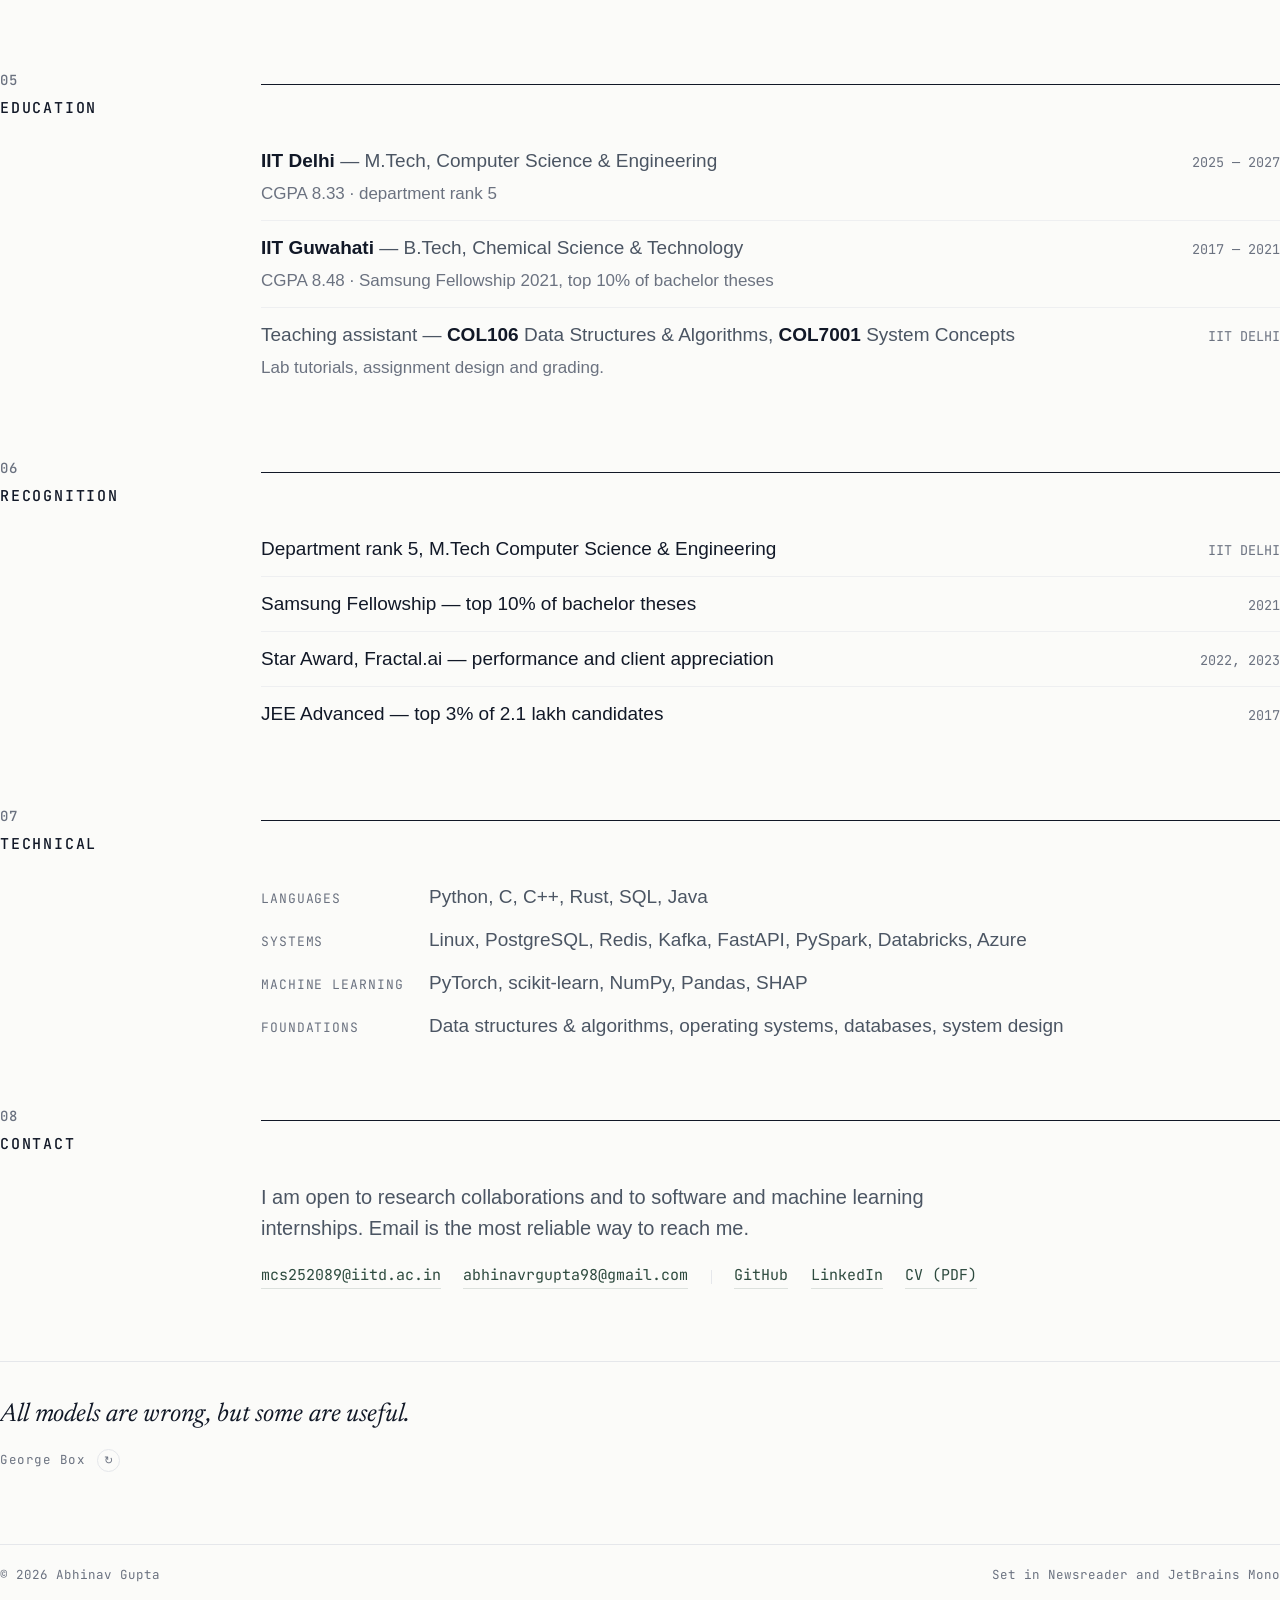
==== commit c6170ac1: "updates" ====
--- a/index.html
+++ b/index.html
@@ -11,197 +11,297 @@
 <meta property="og:title" content="Abhinav Gupta" />
 <meta property="og:description" content="Software engineer and researcher. M.Tech Computer Science, IIT Delhi." />
 <meta property="og:url" content="https://rgabhi.github.io/" />
+<meta property="og:image" content="https://rgabhi.github.io/assets/portrait.jpg" />
 <meta name="twitter:card" content="summary" />
 
 <link rel="icon" href="data:image/svg+xml,<svg xmlns='http://www.w3.org/2000/svg' viewBox='0 0 32 32'><rect width='32' height='32' fill='%23FBFBF9'/><text x='16' y='23' font-family='Georgia,serif' font-size='21' font-weight='600' text-anchor='middle' fill='%232D4A3E'>A</text></svg>" />
 
 <link rel="preconnect" href="https://fonts.googleapis.com" />
 <link rel="preconnect" href="https://fonts.gstatic.com" crossorigin />
-<link href="https://fonts.googleapis.com/css2?family=JetBrains+Mono:wght@400;500&family=Newsreader:opsz,wght@6..72,500;6..72,600&display=swap" rel="stylesheet" />
-<link rel="stylesheet" href="portfolio/site.css" />
+<link href="https://fonts.googleapis.com/css2?family=JetBrains+Mono:wght@400;500&family=Newsreader:ital,opsz,wght@0,6..72,500;0,6..72,600;1,6..72,400&display=swap" rel="stylesheet" />
+<link rel="stylesheet" href="portfolio/site.css?v=202609081927" />
 </head>
 <body>
 
-<main class="wrap">
-
-  <!-- ─────────────── masthead ─────────────── -->
-  <header class="masthead">
-    <h1>Abhinav Gupta</h1>
-    <p class="descriptor">Software engineer and researcher</p>
-    <p class="affil">M.Tech Computer Science &middot; IIT Delhi &middot; New Delhi, India</p>
-
-    <div class="intro">
-      <p>
-        I am a Master's student in Computer Science at IIT Delhi. My thesis, supervised by
-        Prof.&nbsp;Rahul Garg and Prof.&nbsp;N&nbsp;M&nbsp;Anoop Krishnan, measures how closely
-        audio language models reproduce clinician-assigned scores on standardised aphasia
-        assessments.
-      </p>
-      <p>
-        Before graduate school I spent close to four years building distributed data systems
-        &mdash; three years at Fractal.ai on portfolio optimisation and performance analytics,
-        then at American Express on the global prospect data platform. My interests sit where
-        systems work meets measurement: query engines, evaluation design, and the parts of
-        machine learning that have to be verified rather than asserted.
-      </p>
-    </div>
-
-    <nav class="utility" aria-label="Sections">
+<!-- ═══════════════ masthead ═══════════════ -->
+<header class="masthead wrap" id="top">
+  <div class="masthead-top">
+    <div>
+      <h1>Abhinav Gupta</h1>
+      <p class="descriptor">Software Engineering<span class="sep">&middot;</span>Research<span class="sep">&middot;</span><a href="#sidequests">Sidequests</a></p>
+      <p class="affil">M.TECH COMPUTER SCIENCE &middot; IIT DELHI &middot; NEW DELHI</p>
+    </div>
+    <figure class="portrait">
+      <img src="assets/portrait.jpg" width="440" height="440" alt="Abhinav Gupta" />
+    </figure>
+  </div>
+
+  <p class="lede">
+    I work in the space between building systems and proving they work &mdash; query engines,
+    evaluation design, and the parts of machine learning that have to be measured rather than
+    asserted.
+  </p>
+
+  <div class="intro">
+    <p>
+      My M.Tech thesis at IIT Delhi measures how closely audio language models reproduce
+      clinician-assigned scores on standardised aphasia assessments. Before graduate school I
+      spent close to four years building distributed data systems &mdash; three years at
+      Fractal.ai on portfolio optimisation and performance analytics, then at American Express
+      on the global prospect data platform.
+    </p>
+  </div>
+
+  <div class="currently">
+    <p class="k">Currently</p>
+    <p>
+      Running the audio-English arm of the benchmark &mdash; comparing Whisper and Deepgram
+      transcripts as scoring evidence across the four assessment tasks.
+      <span class="when">September 2026</span>
+    </p>
+  </div>
+
+  <nav class="utility" aria-label="Sections">
+    <a href="#research">Research</a>
+    <a href="#experience">Experience</a>
+    <a href="#projects">Projects</a>
+    <a href="#writing">Writing</a>
+    <a href="#contact">Contact</a>
+    <a href="Abhinav_Gupta_Resume.pdf">CV (PDF)</a>
+  </nav>
+</header>
+
+<!-- ═══════════════ sticky bar (appears once the masthead scrolls away) ═══════════════ -->
+<div class="topbar">
+  <div class="wrap topbar-in">
+    <a class="tb-name" href="#top">Abhinav Gupta</a>
+    <nav class="tb-nav" aria-label="Page sections">
       <a href="#research">Research</a>
       <a href="#experience">Experience</a>
       <a href="#projects">Projects</a>
+      <a href="#writing">Writing</a>
       <a href="#contact">Contact</a>
-      <a href="Abhinav_Gupta_Resume.pdf">CV (PDF)</a>
+      <a class="cv" href="Abhinav_Gupta_Resume.pdf">CV &darr;</a>
     </nav>
-  </header>
-
-  <!-- ─────────────── research ─────────────── -->
-  <section class="sec research" id="research">
-    <h2>Research</h2>
-
-    <article class="entry">
-      <h3>Aphasia&#8209;LLM: benchmarking audio language models against clinical aphasia assessment</h3>
-      <p class="line">M.Tech thesis &middot; Prof. Rahul Garg and Prof. N M Anoop Krishnan &middot; M3RG, IIT Delhi</p>
-      <p class="when">MAY 2026 — PRESENT</p>
-
-      <div class="body">
-        <p>
-          Aphasia is an acquired language disorder, most often following stroke. Its severity is
-          graded by trained clinicians administering standardised instruments. This work asks a
-          deliberately narrow question: given the same recordings, how closely do current audio
-          and text language models reproduce those clinical scores?
-        </p>
-        <p>
-          The benchmark covers four AphasiaBank instruments &mdash; a repetition battery, the
-          15&#8209;item Boston Naming Test short form, and two administrations of a 22&#8209;item
-          verb naming test &mdash; over cohorts of roughly 110 to 130 participants. Seven
-          prespecified scoring models are crossed with two ASR systems (Whisper large&#8209;v3 and
-          Deepgram Nova&#8209;3) and five input conditions, from direct audio through to
-          pre&#8209;segmented phonemic transcription.
-        </p>
-        <p>
-          The design separates evidence from judgement. A transcript is frozen once per
-          participant and reused unchanged across every scoring condition, so ASR effects and
-          scorer effects can be attributed independently rather than confounded. Local code is
-          restricted to work that should be reproducible &mdash; contract validation, protocol
-          lookup, aggregation, evidence hashing &mdash; and never repairs or reinterprets a
-          model's clinical answer. Reference scores are read at evaluation time only, never
-          during inference. Invalid and missing outputs stay visible in coverage and validity
-          metrics instead of being dropped.
-        </p>
-        <p>
-          A separate downstream study regresses Western Aphasia Battery measures from the
-          resulting feature matrices under nested cross&#8209;validation, reporting SHAP
-          attribution and bootstrap confidence intervals alongside inference latency and compute
-          telemetry.
-        </p>
-        <p class="note">
-          The benchmark is a measurement study. It is not a treatment system or a clinical
-          decision tool.
-        </p>
-      </div>
-
-      <p class="tools">Python &middot; PyTorch &middot; Whisper &middot; Deepgram &middot; scikit-learn &middot; SHAP &middot; HPC</p>
+  </div>
+</div>
+
+<!-- ═══════════════ research ═══════════════ -->
+<section class="sec-research" id="research">
+  <div class="wrap">
+    <div class="grid sec-head">
+      <h2><span class="num">01</span>Research</h2>
+      <div class="hr"></div>
+    </div>
+
+    <article class="entry grid">
+      <div class="rail">
+        <p class="when">MAY 2026 — PRESENT</p>
+        <p class="where">M.Tech thesis<br />M3RG, IIT Delhi</p>
+        <p class="sup">Supervised by<br />Rahul Garg,<br />N M Anoop Krishnan</p>
+        <p class="stack">Python · PyTorch<br />Whisper · Deepgram<br />scikit-learn · SHAP</p>
+      </div>
+      <div class="col">
+        <h3>Aphasia&#8209;LLM</h3>
+        <p class="role">Benchmarking audio language models against clinical aphasia assessment</p>
+        <div class="body">
+          <p>
+            Aphasia is an acquired language disorder, most often following stroke, and its
+            severity is graded by clinicians administering standardised assessments. This work
+            measures how closely current audio and text language models reproduce those scores
+            from the same recordings.
+          </p>
+          <p>
+            The benchmark spans four AphasiaBank instruments over cohorts of 110 to 130
+            participants, crossing seven scoring models with two ASR systems and five input
+            conditions. Transcripts are frozen once per participant and reused unchanged across
+            every condition, so ASR effects and scorer effects can be separated rather than
+            confounded. Reference scores are read at evaluation only.
+          </p>
+          <div class="spec">
+            <div><p class="n">4</p><p class="l">AphasiaBank<br />instruments</p></div>
+            <div><p class="n">7</p><p class="l">scoring<br />models</p></div>
+            <div><p class="n">2</p><p class="l">ASR<br />systems</p></div>
+            <div><p class="n">5</p><p class="l">input<br />conditions</p></div>
+          </div>
+        </div>
+      </div>
     </article>
-  </section>
-
-  <!-- ─────────────── experience ─────────────── -->
-  <section class="sec" id="experience">
-    <h2>Experience</h2>
-
-    <article class="entry">
+  </div>
+</section>
+
+<!-- ═══════════════ experience ═══════════════ -->
+<section class="sec wrap" id="experience">
+  <div class="grid sec-head">
+    <h2><span class="num">02</span>Experience</h2>
+    <div class="hr"></div>
+  </div>
+
+  <article class="entry grid">
+    <div class="rail">
+      <p class="when">DEC 2024 — JUN 2025</p>
+      <p class="where">Gurgaon</p>
+      <p class="stack">Python · SQL<br />PySpark · Hadoop<br />GCP</p>
+    </div>
+    <div class="col">
       <h3>American Express</h3>
-      <p class="line">Software Engineer &mdash; Global Data Platform &amp; Prospect Intelligence</p>
-      <p class="when">DEC 2024 — JUN 2025 &middot; GURGAON</p>
+      <p class="role">Software Engineer — Global Data Platform &amp; Prospect Intelligence</p>
       <ul class="points">
         <li>Built ingestion pipelines for the global prospect data platform, orchestrating workflows over <strong>5.6M+ records</strong>.</li>
         <li>Implemented fuzzy-matching to reconcile multi-source vendor records against internal CRM databases.</li>
-        <li>Added automated deduplication, raising downstream batch compute throughput by roughly <strong>40%</strong>.</li>
-      </ul>
-      <p class="tools">Python &middot; SQL &middot; PySpark &middot; Hadoop &middot; GCP</p>
-    </article>
-
-    <article class="entry">
+        <li>Added automated deduplication, raising downstream batch throughput by roughly <strong>40%</strong>.</li>
+      </ul>
+    </div>
+  </article>
+
+  <article class="entry grid">
+    <div class="rail">
+      <p class="when">AUG 2021 — DEC 2024</p>
+      <p class="where">Bengaluru</p>
+      <p class="stack">Python · PySpark<br />Azure · Databricks</p>
+    </div>
+    <div class="col">
       <h3>Fractal.ai</h3>
-      <p class="line">Software Engineer &mdash; Portfolio Optimisation &amp; Performance Analytics</p>
-      <p class="when">AUG 2021 — DEC 2024 &middot; BENGALURU</p>
-      <ul class="points">
-        <li>Built distributed PySpark systems over <strong>10M+ records</strong>; custom partitioning reduced job latency by <strong>75%</strong>.</li>
+      <p class="role">Software Engineer — Portfolio Optimisation &amp; Performance Analytics</p>
+      <ul class="points">
+        <li>Built distributed PySpark systems over <strong>10M+ records</strong>; custom partitioning cut job latency by <strong>75%</strong>.</li>
         <li>Built a SKU recommendation engine combining KNN clustering with MINLP optimisation for a Fortune 500 client.</li>
-        <li>Architected ETL batch pipelines and automated portfolio refresh services, removing a standing manual operational step.</li>
+        <li>Architected ETL batch pipelines and automated portfolio refresh, removing a standing manual step.</li>
         <li>Received the internal Star Award in 2022 and 2023.</li>
       </ul>
-      <p class="tools">Python &middot; PySpark &middot; Azure &middot; Databricks</p>
-    </article>
-  </section>
-
-  <!-- ─────────────── projects ─────────────── -->
-  <section class="sec" id="projects">
-    <h2>Projects</h2>
-
-    <article class="entry">
-      <h3>Memory-constrained relational query engine</h3>
-      <p class="line">Prof. Kaustubh Beedkar, IIT Delhi</p>
-      <p class="when">JAN 2026 — APR 2026</p>
-      <ul class="points">
-        <li>Out-of-core TPC&#8209;H query engine operating under a <strong>64&nbsp;MB</strong> memory ceiling, backed by an O(1) LRU buffer pool.</li>
-        <li>Volcano-style iterators with projection pushdown and hybrid joins over pipe-based I/O, to keep disk traffic bounded.</li>
-        <li>Executes multi-gigabyte workloads with no memory spills across nested relational operators.</li>
-      </ul>
-      <p class="tools">Rust &middot; TPC-H <a class="src" href="https://github.com/rgabhi/db55">Source &#8599;</a></p>
-    </article>
-
-    <article class="entry">
+    </div>
+  </article>
+</section>
+
+<!-- ═══════════════ projects ═══════════════ -->
+<section class="sec wrap" id="projects">
+  <div class="grid sec-head">
+    <h2><span class="num">03</span>Projects</h2>
+    <div class="hr"></div>
+  </div>
+
+  <article class="entry grid">
+    <div class="rail">
+      <p class="when">JAN — APR 2026</p>
+      <p class="where">IIT Delhi<br />Kaustubh Beedkar</p>
+      <p class="stack">Rust · TPC-H</p>
+      <a class="src" href="https://github.com/rgabhi/db55">Source &#8599;</a>
+    </div>
+    <div class="col">
+      <h3>Memory-constrained query engine</h3>
+      <ul class="points">
+        <li>Out-of-core TPC&#8209;H engine under a <strong>64&nbsp;MB</strong> ceiling, backed by an O(1) LRU buffer pool.</li>
+        <li>Volcano-style iterators with projection pushdown and hybrid joins over pipe-based I/O.</li>
+        <li>Executes multi-gigabyte workloads with no memory spills across nested operators.</li>
+      </ul>
+    </div>
+  </article>
+
+  <article class="entry grid">
+    <div class="rail">
+      <p class="when">DEC 2025 — MAR 2026</p>
+      <p class="where">IIT Delhi<br />Kolin Paul</p>
+      <p class="stack">C++ · Flex<br />Bison · Linux</p>
+      <a class="src" href="https://github.com/rgabhi/Systems_Project">Source &#8599;</a>
+    </div>
+    <div class="col">
       <h3>Shell, compiler and virtual machine</h3>
-      <p class="line">Prof. Kolin Paul, IIT Delhi</p>
-      <p class="when">DEC 2025 — MAR 2026</p>
       <ul class="points">
         <li>POSIX-compliant shell in C++ with multi-stage pipelines, process isolation, signal handling and job control.</li>
-        <li>Flex/Bison compiler lowering a C-like source language to an AST and then to a custom bytecode.</li>
-        <li>64&#8209;bit stack virtual machine with <strong>mark-and-sweep garbage collection</strong> for dynamic memory.</li>
-      </ul>
-      <p class="tools">C++ &middot; Flex &middot; Bison &middot; Linux <a class="src" href="https://github.com/rgabhi/Systems_Project">Source &#8599;</a></p>
-    </article>
-
-    <article class="entry">
+        <li>Flex/Bison compiler lowering a C-like language to an AST and then to a custom bytecode.</li>
+        <li>64&#8209;bit stack VM with <strong>mark-and-sweep garbage collection</strong>.</li>
+      </ul>
+    </div>
+  </article>
+
+  <article class="entry grid">
+    <div class="rail">
+      <p class="when">SEP — NOV 2025</p>
+      <p class="where">IIT Delhi<br />Mausam</p>
+      <p class="stack">C++</p>
+      <a class="src" href="https://github.com/rgabhi/Rivers_and_Stones_Game">Source &#8599;</a>
+    </div>
+    <div class="col">
+      <h3>Adversarial game agent</h3>
+      <p class="role">Rivers &amp; Stones</p>
+      <ul class="points">
+        <li>Iterative-deepening minimax with &alpha;&ndash;&beta; pruning under fixed per-move time budgets.</li>
+        <li>Zobrist hashing, transposition tables and move-ordering heuristics to extend search depth.</li>
+        <li>Evaluation combining positional mobility with Manhattan-distance territory control.</li>
+      </ul>
+    </div>
+  </article>
+
+  <article class="entry grid">
+    <div class="rail">
+      <p class="when">FEB — APR 2025</p>
+      <p class="where">Scaler</p>
+      <p class="stack">Python · FastAPI<br />PostgreSQL · Redis<br />Kafka</p>
+    </div>
+    <div class="col">
       <h3>Distributed e-commerce platform</h3>
-      <p class="line">Scaler</p>
-      <p class="when">FEB 2025 — APR 2025</p>
-      <ul class="points">
-        <li>Event-driven services for order, inventory and payment, over FastAPI, PostgreSQL, Redis and Kafka.</li>
+      <ul class="points">
+        <li>Event-driven services for order, inventory and payment.</li>
         <li>Saga pattern for distributed transactions, with idempotent consumers and automated retries.</li>
-        <li>Held <strong>p95 latency under 50&nbsp;ms at ~2,000 req/s</strong> using Redis caching, multi-column indexing and async event loops.</li>
-      </ul>
-      <p class="tools">Python &middot; FastAPI &middot; PostgreSQL &middot; Redis &middot; Kafka</p>
-    </article>
-
-    <article class="entry">
-      <h3>Adversarial game agent — Rivers &amp; Stones</h3>
-      <p class="line">Prof. Mausam, IIT Delhi</p>
-      <p class="when">SEP 2025 — NOV 2025</p>
-      <ul class="points">
-        <li>Iterative-deepening minimax with &alpha;&ndash;&beta; pruning under fixed per-move time budgets.</li>
-        <li>Zobrist hashing, transposition tables and move-ordering heuristics to extend effective search depth.</li>
-        <li>Domain-specific evaluation combining positional mobility with Manhattan-distance territory control.</li>
-      </ul>
-      <p class="tools">C++ <a class="src" href="https://github.com/rgabhi/Rivers_and_Stones_Game">Source &#8599;</a></p>
-    </article>
-
-    <div class="entry">
-      <h3>Earlier work</h3>
-      <p class="line">IIT Guwahati, 2019&ndash;2021</p>
-      <ul class="points">
-        <li><a href="https://github.com/rgabhi/Minimal_Debugger">Linux process debugger</a> &mdash; breakpoints, register inspection and single-stepping over the <code>ptrace</code> syscall.</li>
-        <li><a href="https://github.com/rgabhi/augmented_reality">AR tag detection</a> &mdash; contour detection, homography and perspective warping implemented from first principles.</li>
-        <li><a href="https://github.com/rgabhi/contactless_fingerprint_recognition">Contactless fingerprint recognition</a> &mdash; image enhancement and a minutiae-matching pipeline.</li>
-        <li>Protein toxicity prediction &mdash; feature-engineering pipeline over ~42K UniProtKB proteins; ANN reaching ~93% validation accuracy.</li>
-      </ul>
-    </div>
-  </section>
-
-  <!-- ─────────────── education ─────────────── -->
-  <section class="sec" id="education">
-    <h2>Education &amp; teaching</h2>
+        <li>Held <strong>p95 latency under 50&nbsp;ms at ~2,000 req/s</strong> via Redis caching, multi-column indexing and async event loops.</li>
+      </ul>
+    </div>
+  </article>
+
+  <article class="entry grid" id="sidequests">
+    <div class="rail">
+      <p class="when">2019 — 2021</p>
+      <p class="where">IIT Guwahati</p>
+    </div>
+    <div class="col">
+      <h3>Sidequests</h3>
+      <p class="role">Undergraduate detours that taught me the most</p>
+      <ul class="points">
+        <li><a href="https://github.com/rgabhi/Minimal_Debugger">Linux process debugger</a> &mdash; breakpoints, register inspection and single-stepping over <code>ptrace</code>.</li>
+        <li><a href="https://github.com/rgabhi/augmented_reality">AR tag detection</a> &mdash; contour detection, homography and perspective warping from first principles.</li>
+        <li><a href="https://github.com/rgabhi/contactless_fingerprint_recognition">Contactless fingerprint recognition</a> &mdash; image enhancement and minutiae matching.</li>
+        <li>Protein toxicity prediction &mdash; pipeline over ~42K UniProtKB proteins; ANN at ~93% validation accuracy.</li>
+      </ul>
+    </div>
+  </article>
+</section>
+
+<!-- ═══════════════ writing ═══════════════ -->
+<section class="sec wrap" id="writing">
+  <div class="grid sec-head">
+    <h2><span class="num">04</span>Writing</h2>
+    <div class="hr"></div>
+  </div>
+  <div class="grid">
+    <div class="notes">
+      <article class="note">
+        <h3><a href="writing/from-objects-to-services.html">From objects to services</a></h3>
+        <p class="d">SEP 2026</p>
+        <p class="sub">
+          The SOLID principles stated plainly, then the harder question &mdash; which of them
+          still mean anything once the method call becomes a network call.
+        </p>
+      </article>
+      <article class="note">
+        <h3><a href="writing/freezing-the-evidence.html">Freezing the evidence</a></h3>
+        <p class="d">SEP 2026</p>
+        <p class="sub">
+          Separating transcription error from judgement error when a language model scores a
+          clinical assessment from audio &mdash; and what an artifact has to be for the
+          separation to hold.
+        </p>
+      </article>
+    </div>
+  </div>
+</section>
+
+<!-- ═══════════════ education ═══════════════ -->
+<section class="sec wrap" id="education">
+  <div class="grid sec-head">
+    <h2><span class="num">05</span>Education</h2>
+    <div class="hr"></div>
+  </div>
+  <div class="grid">
     <div class="rows">
       <div class="row">
         <p class="t"><b>IIT Delhi</b> <span>&mdash; M.Tech, Computer Science &amp; Engineering</span></p>
@@ -211,7 +311,7 @@
       <div class="row">
         <p class="t"><b>IIT Guwahati</b> <span>&mdash; B.Tech, Chemical Science &amp; Technology</span></p>
         <p class="d">2017 — 2021</p>
-        <p class="sub">CGPA 8.48 &middot; Samsung Fellowship 2021, awarded to the top 10% of bachelor theses</p>
+        <p class="sub">CGPA 8.48 &middot; Samsung Fellowship 2021, top 10% of bachelor theses</p>
       </div>
       <div class="row">
         <p class="t"><span>Teaching assistant &mdash;</span> <b>COL106</b> <span>Data Structures &amp; Algorithms,</span> <b>COL7001</b> <span>System Concepts</span></p>
@@ -219,11 +319,16 @@
         <p class="sub">Lab tutorials, assignment design and grading.</p>
       </div>
     </div>
-  </section>
-
-  <!-- ─────────────── recognition ─────────────── -->
-  <section class="sec" id="recognition">
-    <h2>Recognition</h2>
+  </div>
+</section>
+
+<!-- ═══════════════ recognition ═══════════════ -->
+<section class="sec wrap" id="recognition">
+  <div class="grid sec-head">
+    <h2><span class="num">06</span>Recognition</h2>
+    <div class="hr"></div>
+  </div>
+  <div class="grid">
     <div class="rows">
       <div class="row">
         <p class="t">Department rank 5, M.Tech Computer Science &amp; Engineering</p>
@@ -242,39 +347,100 @@
         <p class="d">2017</p>
       </div>
     </div>
-  </section>
-
-  <!-- ─────────────── skills ─────────────── -->
-  <section class="sec" id="skills">
-    <h2>Technical</h2>
+  </div>
+</section>
+
+<!-- ═══════════════ technical ═══════════════ -->
+<section class="sec wrap" id="technical">
+  <div class="grid sec-head">
+    <h2><span class="num">07</span>Technical</h2>
+    <div class="hr"></div>
+  </div>
+  <div class="grid">
     <dl class="skills">
       <div class="skill"><dt>Languages</dt><dd>Python, C, C++, Rust, SQL, Java</dd></div>
       <div class="skill"><dt>Systems</dt><dd>Linux, PostgreSQL, Redis, Kafka, FastAPI, PySpark, Databricks, Azure</dd></div>
       <div class="skill"><dt>Machine learning</dt><dd>PyTorch, scikit-learn, NumPy, Pandas, SHAP</dd></div>
       <div class="skill"><dt>Foundations</dt><dd>Data structures &amp; algorithms, operating systems, databases, system design</dd></div>
     </dl>
-  </section>
-
-  <!-- ─────────────── contact ─────────────── -->
-  <section class="sec" id="contact">
-    <h2>Contact</h2>
-    <p>
-      I am open to research collaborations and to software and machine learning internships.
-      The most reliable way to reach me is email.
+  </div>
+</section>
+
+<!-- ═══════════════ contact ═══════════════ -->
+<section class="sec wrap" id="contact">
+  <div class="grid sec-head">
+    <h2><span class="num">08</span>Contact</h2>
+    <div class="hr"></div>
+  </div>
+  <div class="grid">
+    <div class="contact-body">
+      <p>
+        I am open to research collaborations and to software and machine learning internships.
+        Email is the most reliable way to reach me.
+      </p>
+      <div class="contact-links">
+        <a href="mailto:mcs252089@iitd.ac.in">mcs252089@iitd.ac.in</a>
+        <a href="mailto:abhinavrgupta98@gmail.com">abhinavrgupta98@gmail.com</a>
+        <span class="cl-sep" aria-hidden="true"></span>
+        <a href="https://github.com/rgabhi">GitHub</a>
+        <a href="https://www.linkedin.com/in/abhinav-gupta01/">LinkedIn</a>
+        <a href="Abhinav_Gupta_Resume.pdf">CV (PDF)</a>
+      </div>
+    </div>
+  </div>
+
+  <div class="epigraph" id="epigraph">
+    <blockquote id="q-text">The first principle is that you must not fool yourself &mdash; and you are the easiest person to fool.</blockquote>
+    <p class="attr">
+      <span class="attr-name" id="q-who">Richard Feynman</span>
+      <button class="q-next" id="q-next" type="button" aria-label="Show another quote" title="Another">&#8635;</button>
     </p>
-    <div class="contact-links">
-      <a href="mailto:mcs252089@iitd.ac.in">mcs252089@iitd.ac.in</a>
-      <a href="https://github.com/rgabhi">GitHub</a>
-      <a href="https://www.linkedin.com/in/abhinav-gupta01/">LinkedIn</a>
-      <a href="Abhinav_Gupta_Resume.pdf">CV (PDF)</a>
-    </div>
-  </section>
+  </div>
 
   <footer class="colophon">
     <span>&copy; 2026 Abhinav Gupta</span>
     <span>Set in Newsreader and JetBrains Mono</span>
   </footer>
-
-</main>
+</section>
+
+<script>
+(function () {
+  var Q = [
+    ["The first principle is that you must not fool yourself \u2014 and you are the easiest person to fool.", "Richard Feynman"],
+    ["Testing shows the presence, not the absence of bugs.", "Edsger W. Dijkstra"],
+    ["The purpose of computing is insight, not numbers.", "Richard Hamming"],
+    ["All models are wrong, but some are useful.", "George Box"],
+    ["Far better an approximate answer to the right question than an exact answer to the wrong question.", "John Tukey"],
+    ["A distributed system is one in which the failure of a computer you didn't know existed can render your own computer unusable.", "Leslie Lamport"],
+    ["Programs must be written for people to read, and only incidentally for machines to execute.", "Abelson and Sussman"],
+    ["Simplicity is a prerequisite for reliability.", "Edsger W. Dijkstra"],
+    ["Nothing in life is to be feared, it is only to be understood.", "Marie Curie"]
+  ];
+
+  var box  = document.getElementById('epigraph');
+  var text = document.getElementById('q-text');
+  var who  = document.getElementById('q-who');
+  var btn  = document.getElementById('q-next');
+  if (!box || !text || !who || !btn) return;
+
+  // one quote per day, so returning visitors get a new one but it never flickers
+  var i = Math.floor(Date.now() / 86400000) % Q.length;
+  var reduce = window.matchMedia('(prefers-reduced-motion: reduce)').matches;
+
+  function paint() {
+    text.textContent = Q[i][0];
+    who.textContent  = Q[i][1];
+  }
+  paint();
+
+  btn.addEventListener('click', function () {
+    i = (i + 1) % Q.length;
+    if (reduce) { paint(); return; }
+    box.classList.add('swap');
+    setTimeout(function () { paint(); box.classList.remove('swap'); }, 220);
+  });
+})();
+</script>
+
 </body>
 </html>
--- a/portfolio/site.css
+++ b/portfolio/site.css
@@ -1,266 +1,605 @@
 /* Abhinav Gupta — personal site
-   Editorial layout: serif headings, system sans body, mono metadata. */
+   Editorial grid: hanging metadata rail + main text column.
+   Serif headings, system sans body, mono metadata. */
 
 :root {
-  --bg:        #FBFBF9;  /* warm off-white */
-  --ink:       #111827;  /* primary text — 17.1:1 */
-  --meta:      #4B5563;  /* secondary text — 7.3:1 */
-  --faint:     #6B7280;  /* smallest metadata — 4.7:1 */
-  --accent:    #2D4A3E;  /* forest slate; links only — 9.4:1 */
+  --bg:        #FBFBF9;
+  --bg-alt:    #F6F5F1;  /* research section ground */
+  --ink:       #111827;
+  --meta:      #4B5563;
+  --faint:     #6B7280;
+  --accent:    #2D4A3E;
   --accent-lo: #2D4A3E26;
   --rule:      #E5E7EB;
   --rule-soft: #EEEFF1;
+  --hover:     #F3F2EE;  /* entry hover, on --bg */
+  --hover-alt: #EFEEE9;  /* entry hover, on --bg-alt */
+  --bar:       72px;     /* sticky header height */
 
   --serif: 'Newsreader', Charter, 'Iowan Old Style', Georgia, serif;
   --sans:  -apple-system, BlinkMacSystemFont, 'Segoe UI', Roboto, Helvetica, Arial, sans-serif;
   --mono:  'JetBrains Mono', ui-monospace, SFMono-Regular, 'SF Mono', Menlo, monospace;
 
-  --col: 720px;   /* reading measure */
+  --page: 1280px;   /* outer measure */
+  --rail: 205px;    /* metadata rail */
+  --gut:  56px;     /* rail → column gutter */
 }
 
 *, *::before, *::after { box-sizing: border-box; }
-
-html { -webkit-text-size-adjust: 100%; }
+html { -webkit-text-size-adjust: 100%; scroll-behavior: smooth; }
+@media (prefers-reduced-motion: reduce) { html { scroll-behavior: auto; } }
 
 body {
   margin: 0;
   background: var(--bg);
   color: var(--ink);
   font-family: var(--sans);
-  font-size: 16.5px;
-  line-height: 1.65;
-  font-feature-settings: 'kern' 1;
+  font-size: 20px;
+  line-height: 1.58;
   -webkit-font-smoothing: antialiased;
   -moz-osx-font-smoothing: grayscale;
 }
 
-h1, h2, h3, h4, p, ul, ol, figure { margin: 0; }
+h1, h2, h3, h4, p, ul, ol, figure, dl, blockquote { margin: 0; }
 ul { padding: 0; list-style: none; }
-
-a {
+img { max-width: 100%; height: auto; display: block; }
+
+a { color: var(--accent); text-decoration: none;
+    border-bottom: 1px solid var(--accent-lo); transition: border-color .15s ease; }
+a:hover { border-bottom-color: var(--accent); }
+a:focus-visible { outline: 2px solid var(--accent); outline-offset: 3px; border-radius: 2px; }
+
+/* ══════════ grid scaffolding ══════════ */
+.wrap { max-width: var(--page); margin: 0 auto; padding: 0 28px; }
+
+.grid {
+  display: grid;
+  grid-template-columns: var(--rail) minmax(0, 1fr);
+  column-gap: var(--gut);
+}
+
+/* ══════════ masthead ══════════ */
+.masthead { padding: 5.5rem 0 0; }
+
+.masthead-top {
+  display: grid;
+  grid-template-columns: minmax(0,1fr) 230px;
+  gap: 3rem;
+  align-items: start;
+}
+
+.masthead h1 {
+  font-family: var(--serif);
+  font-size: clamp(44px, 7vw, 68px);
+  font-weight: 600;
+  letter-spacing: -0.028em;
+  line-height: .98;
+}
+
+.descriptor { margin-top: .8rem; font-size: 22px; color: var(--meta); }
+.descriptor .sep { color: var(--accent); padding: 0 .18em; }
+.descriptor a {
+  color: inherit;
+  border-bottom: 1px dotted var(--rule);
+  transition: color .15s ease, border-color .15s ease;
+}
+.descriptor a:hover { color: var(--accent); border-bottom-color: var(--accent); }
+
+.affil {
+  margin-top: .4rem;
+  font-family: var(--mono);
+  font-size: 14px;
+  letter-spacing: .02em;
+  color: var(--faint);
+}
+
+.portrait { position: relative; }
+.portrait img {
+  width: 100%;
+  height: auto;
+  aspect-ratio: 1;
+  object-fit: cover;
+  filter: saturate(.88) contrast(1.02);
+  transition: filter .45s ease;
+}
+@media (hover: hover) {
+  .portrait:hover img { filter: saturate(1.05) contrast(1.02); }
+}
+
+.portrait figcaption {
+  margin-top: .6rem;
+  font-family: var(--mono);
+  font-size: 10.5px;
+  letter-spacing: .06em;
+  text-transform: uppercase;
+  color: var(--faint);
+}
+
+/* lede — larger serif, sets the register */
+.lede {
+  margin-top: 2.8rem;
+  font-family: var(--serif);
+  font-size: 28px;
+  line-height: 1.42;
+  letter-spacing: -0.004em;
+  max-width: 27em;
+  color: var(--ink);
+}
+.intro { margin-top: 1.3rem; max-width: 38em; color: var(--meta); }
+.intro p + p { margin-top: .8rem; }
+
+/* currently — one live line, so the page reads as maintained */
+.currently {
+  max-width: 40em;
+  margin-top: 2.4rem;
+  padding: .95rem 0 .95rem 1rem;
+  border-left: 2px solid var(--accent);
+  max-width: 34em;
+}
+.currently .k {
+  font-family: var(--mono);
+  font-size: 10px;
+  letter-spacing: .12em;
+  text-transform: uppercase;
+  color: var(--faint);
+  margin-bottom: .3rem;
+}
+.currently p { font-size: 19px; color: var(--ink); }
+.currently .when { color: var(--faint); }
+
+.utility {
+  margin-top: 2.2rem;
+  padding-top: 1.1rem;
+  border-top: 1px solid var(--ink);
+  display: flex;
+  flex-wrap: wrap;
+  gap: 1.8rem;
+  font-family: var(--mono);
+  font-size: 14.5px;
+  letter-spacing: .02em;
+}
+.utility a { border-bottom-color: transparent; color: var(--meta); }
+.utility a:hover { color: var(--accent); border-bottom-color: var(--accent); }
+
+/* ══════════ sections ══════════ */
+.sec { padding: 4rem 0 0; }
+.sec:last-of-type { padding-bottom: 1rem; }
+
+.sec-head { align-items: baseline; padding-bottom: 1.6rem; }
+.sec-head h2 {
+  grid-column: 1;
+  font-family: var(--mono);
+  font-size: 15px;
+  font-weight: 500;
+  letter-spacing: .12em;
+  text-transform: uppercase;
+  color: var(--ink);
+}
+.sec-head .num {
+  display: block;
+  font-size: 14px;
+  color: var(--faint);
+  letter-spacing: .1em;
+  margin-bottom: .35rem;
+}
+.sec-head .hr { grid-column: 2; height: 1px; background: var(--ink); }
+
+/* research gets its own ground so it reads as the centrepiece */
+.sec-research {
+  background: var(--bg-alt);
+  padding: 3.25rem 0 3.5rem;
+  margin-top: 4rem;
+  border-top: 1px solid var(--rule);
+  border-bottom: 1px solid var(--rule);
+}
+.sec-research .sec-head h2,
+.sec-research .sec-head .hr { color: var(--ink); }
+
+/* ══════════ entry: rail + column ══════════ */
+.entry { padding: 1.9rem 0; align-items: start; position: relative; }
+.entry + .entry { border-top: 1px solid var(--rule-soft); }
+.entry:first-of-type { padding-top: 0; }
+
+/* hover ground, bled 20px past the column edges */
+.entry::before {
+  content: '';
+  position: absolute;
+  inset: 0 -20px;
+  background: transparent;
+  transition: background .18s ease;
+  pointer-events: none;
+}
+.entry > * { position: relative; }
+@media (hover: hover) {
+  .entry:hover::before { background: var(--hover); }
+  .sec-research .entry:hover::before { background: var(--hover-alt); }
+}
+
+/* left rail — dates, affiliation, supervisor, stack */
+.rail { grid-column: 1; font-family: var(--mono); font-size: 15px; line-height: 1.6; color: var(--faint); }
+.rail .when { color: var(--meta); letter-spacing: .04em; white-space: nowrap; }
+.rail .where { margin-top: .5rem; }
+.rail .sup { margin-top: .5rem; }
+.rail .stack { margin-top: .75rem; padding-top: .6rem; border-top: 1px solid var(--rule); }
+.rail .src { display: inline-block; margin-top: .6rem; color: var(--accent); }
+
+.col { grid-column: 2; }
+
+.entry h3 {
+  font-family: var(--serif);
+  font-size: 31px;
+  font-weight: 600;
+  letter-spacing: -0.018em;
+  line-height: 1.2;
+}
+.entry .role { margin-top: .45rem; font-size: 19px; color: var(--meta); }
+.entry .body { margin-top: .95rem; }
+.entry .body p { max-width: 58ch; }
+.entry .body p + p { margin-top: .75rem; }
+.entry .body p { color: var(--meta); }
+
+.points { margin-top: 1rem; max-width: 60ch; }
+.points li { position: relative; padding-left: 1.2rem; font-size: 19px; color: var(--meta); }
+.points li + li { margin-top: .5rem; }
+.points li::before {
+  content: ''; position: absolute; left: 0; top: .72em;
+  width: 5px; height: 1px; background: var(--faint);
+}
+.points strong { color: var(--ink); font-weight: 600; }
+
+/* study-design spec strip — scale of the benchmark, not its results */
+.spec {
+  display: grid;
+  grid-template-columns: repeat(4, minmax(0,1fr));
+  gap: 1.1rem 1.25rem;
+  margin-top: 1.9rem;
+  padding-top: 1.25rem;
+  border-top: 1px solid var(--rule);
+}
+.spec .n {
+  font-family: var(--serif);
+  font-size: 38px;
+  font-weight: 600;
+  line-height: 1;
   color: var(--accent);
-  text-decoration: none;
-  border-bottom: 1px solid var(--accent-lo);
-  transition: border-color .15s ease;
-}
-a:hover { border-bottom-color: var(--accent); }
-a:focus-visible {
-  outline: 2px solid var(--accent);
-  outline-offset: 3px;
-  border-radius: 2px;
-}
-
-/* ---------- layout ---------- */
-.wrap { max-width: var(--col); margin: 0 auto; padding: 0 28px; }
-
-.sec { padding: 3.5rem 0 0; }
-.sec + .sec { border-top: 1px solid var(--rule); margin-top: 3.5rem; }
-
-.sec > h2 {
+  letter-spacing: -0.02em;
+}
+.spec .l {
+  margin-top: .5rem;
+  font-family: var(--mono);
+  font-size: 12.5px;
+  letter-spacing: .07em;
+  text-transform: uppercase;
+  line-height: 1.45;
+  color: var(--faint);
+}
+
+/* inline text links — the accent rule draws in on hover */
+.points a, .contact-links a, .prose p a, .prose li a, .currently a {
+  background-image: linear-gradient(var(--accent), var(--accent));
+  background-size: 0% 1px;
+  background-repeat: no-repeat;
+  background-position: 0 100%;
+  transition: background-size .28s cubic-bezier(.2,.7,.2,1);
+}
+@media (hover: hover) {
+  .points a:hover, .contact-links a:hover, .prose p a:hover,
+  .prose li a:hover, .currently a:hover { background-size: 100% 1px; }
+}
+@media (prefers-reduced-motion: reduce) {
+  .points a, .contact-links a, .prose p a, .prose li a, .currently a { transition: none; }
+}
+
+/* ══════════ epigraph — rotating quote ══════════ */
+.epigraph {
+  margin-top: 4.5rem;
+  padding-top: 2.2rem;
+  border-top: 1px solid var(--rule);
+}
+.epigraph blockquote {
+  font-family: var(--serif);
+  font-size: 26px;
+  font-style: italic;
+  line-height: 1.4;
+  letter-spacing: -0.004em;
+  color: var(--ink);
+  max-width: 30em;
+  transition: opacity .22s ease;
+}
+.epigraph.swap blockquote, .epigraph.swap .attr-name { opacity: 0; }
+.epigraph .attr {
+  margin-top: .95rem;
+  display: flex;
+  align-items: center;
+  gap: .75rem;
+  font-family: var(--mono);
+  font-size: 12.5px;
+  letter-spacing: .04em;
+  color: var(--faint);
+}
+.epigraph .attr-name { transition: opacity .22s ease; }
+.q-next {
+  width: 23px; height: 23px;
+  display: grid; place-items: center;
+  padding: 0;
+  background: none;
+  border: 1px solid var(--rule);
+  border-radius: 50%;
+  color: var(--faint);
+  font-family: var(--mono);
+  font-size: 11px;
+  line-height: 1;
+  cursor: pointer;
+  transition: color .18s ease, border-color .18s ease, transform .35s cubic-bezier(.2,.7,.2,1);
+}
+.q-next:hover { color: var(--accent); border-color: var(--accent); transform: rotate(180deg); }
+.q-next:focus-visible { outline: 2px solid var(--accent); outline-offset: 2px; }
+@media (prefers-reduced-motion: reduce) {
+  .q-next, .epigraph blockquote, .epigraph .attr-name { transition: none; }
+}
+
+/* ══════════ sticky topbar ══════════ */
+/* Sits after the masthead in flow, so it only appears once you scroll past it. */
+.topbar {
+  position: sticky;
+  top: 0;
+  z-index: 50;
+  background: color-mix(in srgb, var(--bg) 88%, transparent);
+  backdrop-filter: saturate(180%) blur(12px);
+  -webkit-backdrop-filter: saturate(180%) blur(12px);
+  border-bottom: 1px solid var(--rule);
+}
+@supports not (backdrop-filter: blur(1px)) { .topbar { background: var(--bg); } }
+
+.topbar-in {
+  display: flex;
+  align-items: baseline;
+  justify-content: space-between;
+  gap: 1.5rem;
+  height: var(--bar);
+  padding-top: 0; padding-bottom: 0;
+}
+.topbar-in > * { align-self: center; }
+
+.tb-name {
+  font-family: var(--serif);
+  font-size: 20px;
+  font-weight: 600;
+  letter-spacing: -0.012em;
+  color: var(--ink);
+  border-bottom-color: transparent;
+  white-space: nowrap;
+}
+.tb-name:hover { color: var(--accent); border-bottom-color: transparent; }
+
+.tb-nav { display: flex; gap: 1.5rem; font-family: var(--mono); font-size: 14px; }
+.tb-nav a { color: var(--meta); border-bottom-color: transparent; }
+.tb-nav a:hover { color: var(--accent); border-bottom-color: var(--accent); }
+.tb-nav .cv { color: var(--accent); }
+
+/* anchors must clear the bar */
+[id] { scroll-margin-top: calc(var(--bar) + 20px); }
+
+/* ══════════ writing ══════════ */
+.notes { grid-column: 2; }
+.note {
+  display: grid;
+  grid-template-columns: minmax(0,1fr) auto;
+  gap: .3rem 1.5rem;
+  align-items: baseline;
+  padding: 1.15rem 0;
+  position: relative;
+}
+.note + .note { border-top: 1px solid var(--rule-soft); }
+.note:first-child { padding-top: 0; }
+.note h3 { font-family: var(--serif); font-size: 26px; font-weight: 600; letter-spacing: -0.014em; line-height: 1.25; }
+.note h3 a { color: inherit; border-bottom-color: transparent; }
+.note:hover h3 a { color: var(--accent); }
+.note .d { font-family: var(--mono); font-size: 13.5px; color: var(--faint); white-space: nowrap; }
+.note .sub { grid-column: 1 / -1; font-size: 18px; color: var(--meta); max-width: 44em; }
+
+/* ══════════ list rows (education, recognition) ══════════ */
+.rows { grid-column: 2; }
+.row { display: grid; grid-template-columns: minmax(0,1fr) auto; gap: .3rem 1.5rem;
+       align-items: baseline; padding: .75rem 0; }
+.row + .row { border-top: 1px solid var(--rule-soft); }
+.row:first-child { padding-top: 0; }
+.row .t { font-size: 19px; }
+.row .t b { font-weight: 600; }
+.row .t span { color: var(--meta); }
+.row .d { font-family: var(--mono); font-size: 13.5px; color: var(--faint); white-space: nowrap; }
+.row .sub { grid-column: 1 / -1; font-size: 17px; color: var(--faint); }
+
+/* ══════════ skills ══════════ */
+.skills { grid-column: 2; display: flex; flex-direction: column; gap: .8rem; }
+.skill { display: grid; grid-template-columns: 152px minmax(0,1fr); gap: 1rem; align-items: baseline; }
+.skill dt { font-family: var(--mono); font-size: 13px; letter-spacing: .07em;
+            text-transform: uppercase; color: var(--faint); }
+.skill dd { margin: 0; font-size: 19px; color: var(--meta); }
+
+/* ══════════ contact ══════════ */
+.contact-body { grid-column: 2; }
+.contact-body p { color: var(--meta); max-width: 38em; }
+.contact-links { display: flex; flex-wrap: wrap; align-items: center; gap: 1.4rem;
+                 margin-top: 1.2rem; font-family: var(--mono); font-size: 15px; }
+/* hairline between the two addresses and the profile links */
+.cl-sep { width: 1px; height: 14px; background: var(--rule); }
+@media (max-width: 640px) { .cl-sep { display: none; } }
+
+.colophon {
+  margin-top: 4.5rem; padding: 1.3rem 0 3.5rem; border-top: 1px solid var(--rule);
+  display: flex; flex-wrap: wrap; justify-content: space-between; gap: .5rem;
+  font-family: var(--mono); font-size: 12.5px; color: var(--faint);
+}
+
+/* ══════════ responsive ══════════ */
+@media (max-width: 1120px) {
+  :root { --rail: 182px; --gut: 44px; }
+}
+
+/* Below this the rail is too narrow to hold a date range on one line,
+   so it stops being a column and sits above its entry instead. */
+@media (max-width: 920px) {
+  body { font-size: 19px; }
+  .masthead-top { grid-template-columns: minmax(0,1fr) 168px; gap: 2.25rem; }
+  .entry h3 { font-size: 27px; }
+  .lede { font-size: 25px; }
+
+  .grid { grid-template-columns: minmax(0, 1fr); }
+  .sec-head .hr { display: none; }
+  .rail, .col, .rows, .skills, .contact-body, .notes { grid-column: 1; }
+  .rail {
+    margin-bottom: 1rem;
+    display: flex;
+    flex-wrap: wrap;
+    align-items: baseline;
+    gap: .3rem 1.6rem;
+  }
+  .rail .stack { border-top: none; padding-top: 0; margin-top: 0; }
+  .rail .where, .rail .sup, .rail .src { margin-top: 0; }
+  .points, .entry .body p { max-width: none; }
+}
+
+@media (max-width: 640px) {
+  :root { --bar: 58px; }
+  body { font-size: 18px; }
+  .wrap { padding: 0 22px; }
+  .tb-nav a:not(.cv) { display: none; }
+  .tb-name { font-size: 15px; }
+  .masthead { padding-top: 3rem; }
+  .masthead-top { grid-template-columns: 1fr; gap: 1.75rem; }
+  .portrait { width: 132px; order: -1; }
+  .lede { font-size: 23px; margin-top: 2rem; }
+
+  .grid { grid-template-columns: 1fr; }
+  .sec-head { padding-bottom: 1.1rem; }
+  .sec-head .hr { display: none; }
+  .rail, .col, .rows, .skills, .contact-body { grid-column: 1; }
+  .rail { display: block; margin-bottom: .9rem; }
+  .rail .stack { border-top: none; padding-top: 0; margin-top: .5rem; }
+  .rail .where, .rail .sup { margin-top: .5rem; }
+  .entry { padding: 1.5rem 0; }
+
+  .spec { grid-template-columns: repeat(2, minmax(0,1fr)); }
+  .spec .n { font-size: 26px; }
+  .epigraph blockquote { font-size: 22px; }
+  .note, .row { grid-template-columns: 1fr; }
+  .note .d { white-space: normal; }
+  .row .d { white-space: normal; }
+  .skill { grid-template-columns: 1fr; gap: .15rem; }
+  .points, .entry .body { max-width: none; }
+  .utility { gap: 1.1rem; }
+}
+
+/* ══════════ print ══════════ */
+@media print {
+  :root { --bg: #fff; --bg-alt: #fff; --ink: #000; --meta: #222; --faint: #444; --accent: #000; }
+  body { font-size: 10pt; line-height: 1.4; }
+  .utility, .colophon, .portrait, .rail .src, .topbar, .q-next { display: none; }
+  a { border-bottom: none; }
+  .sec, .sec-research { padding: 1rem 0 0; margin-top: 0; border: none; break-inside: avoid; }
+  .entry { break-inside: avoid; }
+}
+
+/* ══════════════════════════════════════════════════════════
+   Article pages (writing/)
+   Serif reading measure; same tokens, different rhythm.
+   ══════════════════════════════════════════════════════════ */
+.article { max-width: 790px; margin: 0 auto; padding: 0 28px; }
+
+.article-head { padding: 4.5rem 0 0; }
+.kicker {
   font-family: var(--mono);
   font-size: 11.5px;
-  font-weight: 500;
   letter-spacing: .14em;
   text-transform: uppercase;
   color: var(--faint);
-  margin-bottom: 1.75rem;
-}
-
-/* ---------- masthead ---------- */
-.masthead { padding: 5rem 0 0; }
-
-.masthead h1 {
-  font-family: var(--serif);
-  font-size: clamp(38px, 6vw, 52px);
+}
+.article-head h1 {
+  margin-top: .9rem;
+  font-family: var(--serif);
+  font-size: clamp(34px, 5.5vw, 46px);
   font-weight: 600;
-  letter-spacing: -0.02em;
+  letter-spacing: -0.026em;
   line-height: 1.05;
 }
-
-.descriptor {
-  margin-top: .6rem;
-  font-size: 17px;
+.standfirst {
+  margin-top: 1rem;
+  font-family: var(--serif);
+  font-size: 23px;
+  line-height: 1.4;
   color: var(--meta);
 }
-
-.affil {
-  margin-top: .35rem;
+.byline {
+  margin-top: 1.6rem;
+  padding-top: 1rem;
+  border-top: 1px solid var(--rule);
   font-family: var(--mono);
   font-size: 12.5px;
   color: var(--faint);
-}
-
-.intro { margin-top: 1.9rem; font-size: 17px; }
-.intro p + p { margin-top: .9rem; }
-
-/* utility nav */
-.utility {
-  margin-top: 2.25rem;
-  padding-top: 1.1rem;
-  border-top: 1px solid var(--rule);
   display: flex;
   flex-wrap: wrap;
-  gap: 1.5rem;
-  font-family: var(--mono);
-  font-size: 12.5px;
-}
-.utility a { border-bottom-color: transparent; color: var(--meta); }
-.utility a:hover { color: var(--accent); border-bottom-color: var(--accent); }
-
-/* ---------- entry: shared block for roles, projects, research ---------- */
-.entry + .entry { margin-top: 2.5rem; padding-top: 2.5rem; border-top: 1px solid var(--rule-soft); }
-
-.entry h3 {
-  font-family: var(--serif);
-  font-size: 23px;
+  gap: 1.2rem;
+}
+
+.prose { padding: 2.6rem 0 0; font-family: var(--serif); font-size: 22px; line-height: 1.6; }
+.prose p { margin-top: 1.15rem; }
+.prose p:first-child { margin-top: 0; }
+.prose h2 {
+  margin-top: 2.6rem;
+  font-family: var(--sans);
+  font-size: 14px;
   font-weight: 600;
-  letter-spacing: -0.012em;
-  line-height: 1.25;
-}
-.entry h3 a { border-bottom-color: transparent; color: inherit; }
-.entry h3 a:hover { color: var(--accent); }
-
-.entry .line {
-  margin-top: .3rem;
-  font-size: 15.5px;
-  color: var(--meta);
-}
-
-.entry .when {
-  margin-top: .45rem;
-  font-family: var(--mono);
-  font-size: 12px;
-  color: var(--faint);
-  letter-spacing: .01em;
-}
-
-.entry .body { margin-top: .95rem; }
-.entry .body p + p { margin-top: .8rem; }
-
-/* hanging-indent bullets, no glyph theatre */
-.points { margin-top: .95rem; }
-.points li {
-  position: relative;
-  padding-left: 1.05rem;
-  font-size: 15.5px;
-  color: var(--meta);
-}
-.points li + li { margin-top: .55rem; }
-.points li::before {
-  content: '';
-  position: absolute;
-  left: 0; top: .72em;
-  width: 4px; height: 1px;
-  background: var(--faint);
-}
-.points strong { color: var(--ink); font-weight: 600; }
-
-.tools {
-  margin-top: .9rem;
-  font-family: var(--mono);
-  font-size: 11.5px;
-  color: var(--faint);
-}
-
-/* ---------- research emphasis ---------- */
-.research .body p { font-size: 16.5px; }
-.research .note {
-  margin-top: 1.1rem;
-  padding-left: .95rem;
-  border-left: 2px solid var(--rule);
-  font-size: 15px;
-  color: var(--faint);
+  letter-spacing: .08em;
+  text-transform: uppercase;
+  color: var(--ink);
+}
+.prose h2 + p { margin-top: .8rem; }
+.prose strong { font-weight: 600; }
+.prose em { font-style: italic; }
+.prose code {
+  font-family: var(--mono);
+  font-size: .82em;
+  background: var(--bg-alt);
+  padding: .12em .35em;
+  border-radius: 2px;
+}
+.prose ul { margin-top: 1.15rem; }
+.prose li { position: relative; padding-left: 1.15rem; }
+.prose li + li { margin-top: .7rem; }
+.prose li::before {
+  content: ''; position: absolute; left: 0; top: .72em;
+  width: 6px; height: 1px; background: var(--faint);
+}
+.prose blockquote {
+  margin: 1.5rem 0 0;
+  padding-left: 1.1rem;
+  border-left: 2px solid var(--accent);
   font-style: italic;
-}
-
-/* ---------- two-column metadata rows (education, teaching) ---------- */
-.rows { display: flex; flex-direction: column; }
-.row {
-  display: grid;
-  grid-template-columns: 1fr auto;
-  gap: .5rem 1.5rem;
-  align-items: baseline;
-  padding: .8rem 0;
-}
-.row + .row { border-top: 1px solid var(--rule-soft); }
-.row:first-child { padding-top: 0; }
-.row .t { font-size: 15.5px; }
-.row .t b { font-weight: 600; }
-.row .t span { color: var(--meta); }
-.row .d {
-  font-family: var(--mono);
-  font-size: 11.5px;
-  color: var(--faint);
-  white-space: nowrap;
-}
-.row .sub {
-  grid-column: 1 / -1;
-  font-size: 14px;
-  color: var(--faint);
-  margin-top: -.15rem;
-}
-
-/* ---------- skills ---------- */
-.skills { display: flex; flex-direction: column; gap: .7rem; }
-.skill { display: grid; grid-template-columns: 142px 1fr; gap: 1rem; align-items: baseline; }
-.skill dt {
-  font-family: var(--mono);
-  font-size: 11.5px;
-  letter-spacing: .04em;
-  text-transform: uppercase;
-  color: var(--faint);
-}
-.skill dd { margin: 0; font-size: 15.5px; color: var(--meta); }
-
-/* ---------- contact ---------- */
-.contact-links {
-  display: flex;
-  flex-wrap: wrap;
-  gap: 1.4rem;
-  margin-top: 1rem;
-  font-family: var(--mono);
-  font-size: 13px;
-}
-
-.colophon {
-  margin-top: 4rem;
-  padding: 1.4rem 0 3.5rem;
+  color: var(--ink);
+}
+
+.article-foot {
+  margin-top: 3.5rem;
+  padding: 1.3rem 0 4rem;
   border-top: 1px solid var(--rule);
   display: flex;
   flex-wrap: wrap;
   justify-content: space-between;
-  gap: .5rem;
-  font-family: var(--mono);
-  font-size: 11px;
-  color: var(--faint);
-}
-
-/* ---------- responsive ---------- */
+  gap: .6rem;
+  font-family: var(--mono);
+  font-size: 11.5px;
+  color: var(--faint);
+}
+
 @media (max-width: 640px) {
-  body { font-size: 16px; }
-  .masthead { padding-top: 3rem; }
-  .row { grid-template-columns: 1fr; }
-  .row .d { white-space: normal; }
-  .skill { grid-template-columns: 1fr; gap: .15rem; }
-  .utility { gap: 1.1rem; }
-}
-
-/* ---------- print ---------- */
+  .article { padding: 0 22px; }
+  .article-head { padding-top: 2.5rem; }
+  .prose { font-size: 21px; }
+  .standfirst { font-size: 21px; }
+}
+
 @media print {
-  :root { --bg: #fff; --ink: #000; --meta: #222; --faint: #444; --accent: #000; }
-  body { font-size: 10.5pt; line-height: 1.45; }
-  .utility, .colophon { display: none; }
-  a { border-bottom: none; }
-  .sec { padding-top: 1.2rem; break-inside: avoid; }
-  .sec + .sec { margin-top: 1.2rem; }
-  .entry { break-inside: avoid; }
-}
-
-/* explicit repository link, trailing the tools row */
-.tools .src {
-  margin-left: .75rem;
-  color: var(--accent);
-  border-bottom-color: var(--accent-lo);
-  white-space: nowrap;
-}
-@media print { .tools .src { display: none; } }
+  .article-foot { display: none; }
+  .prose { font-size: 11pt; }
+}
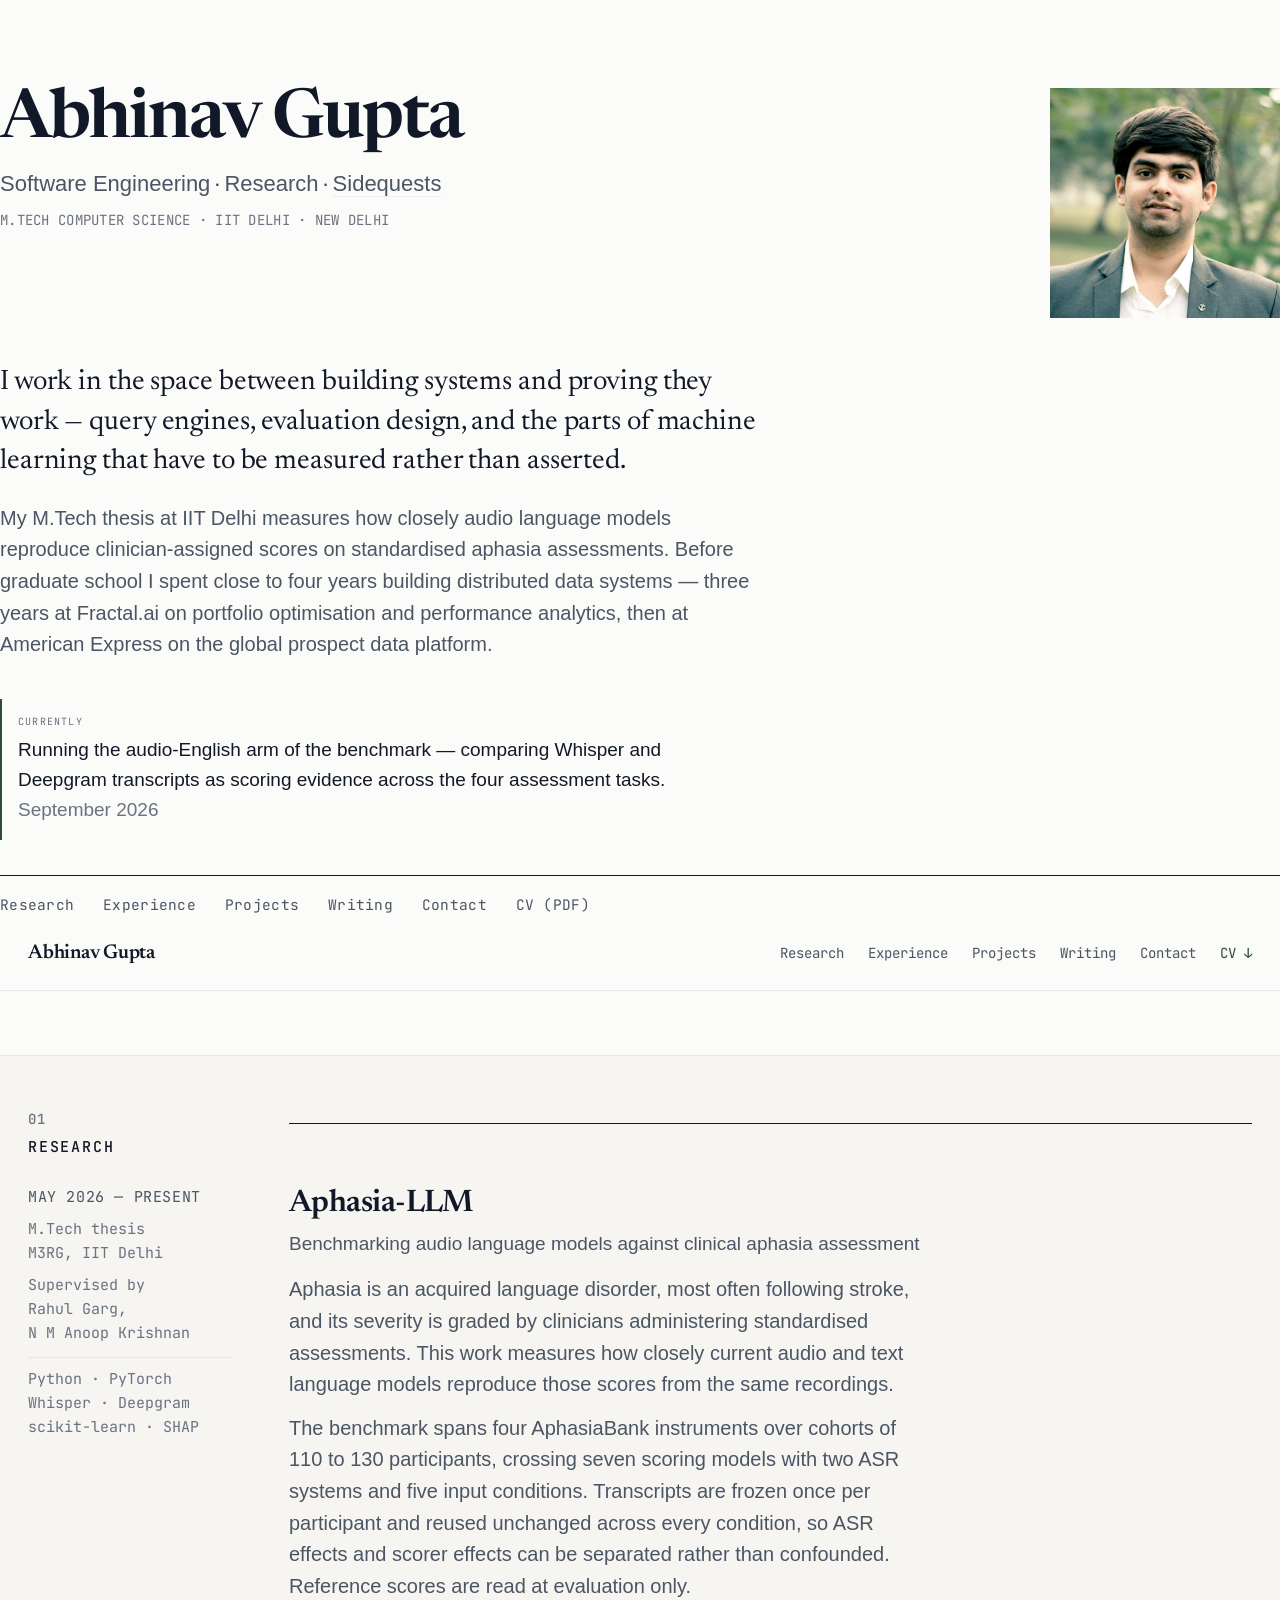
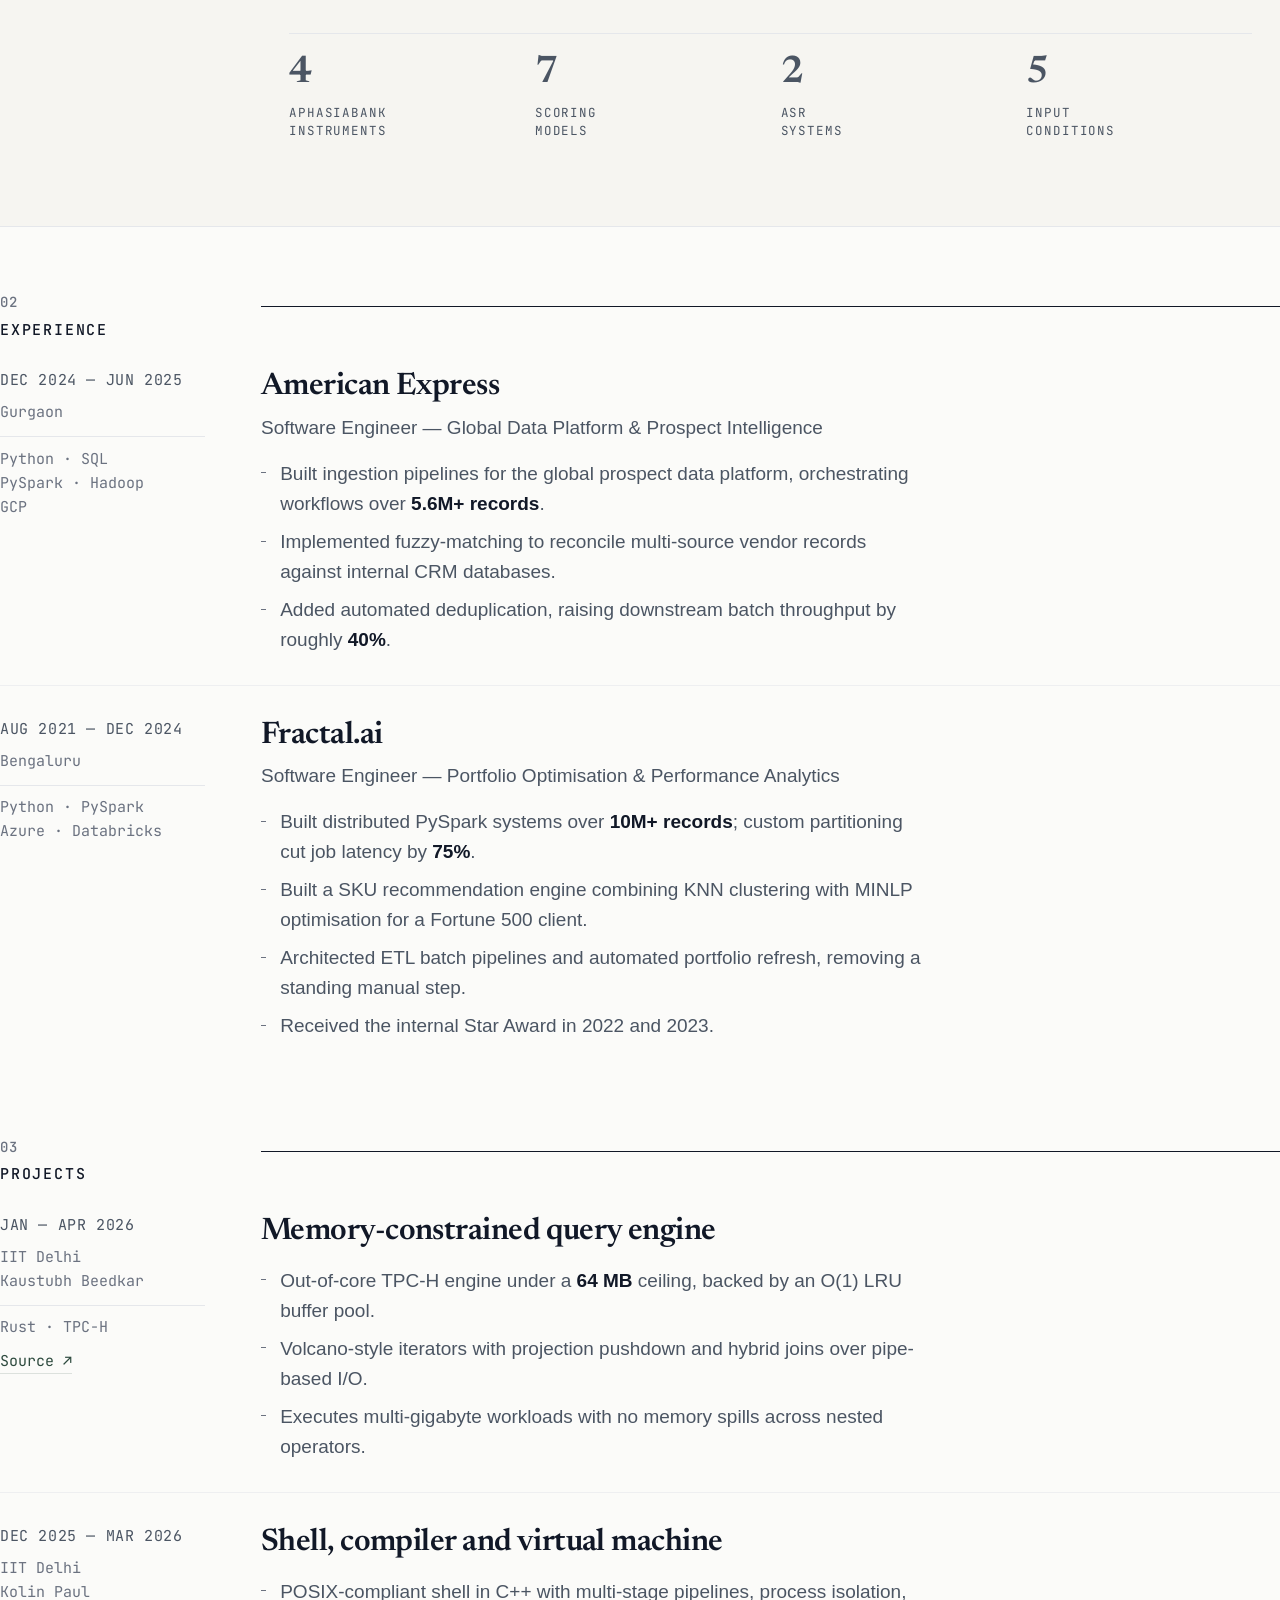
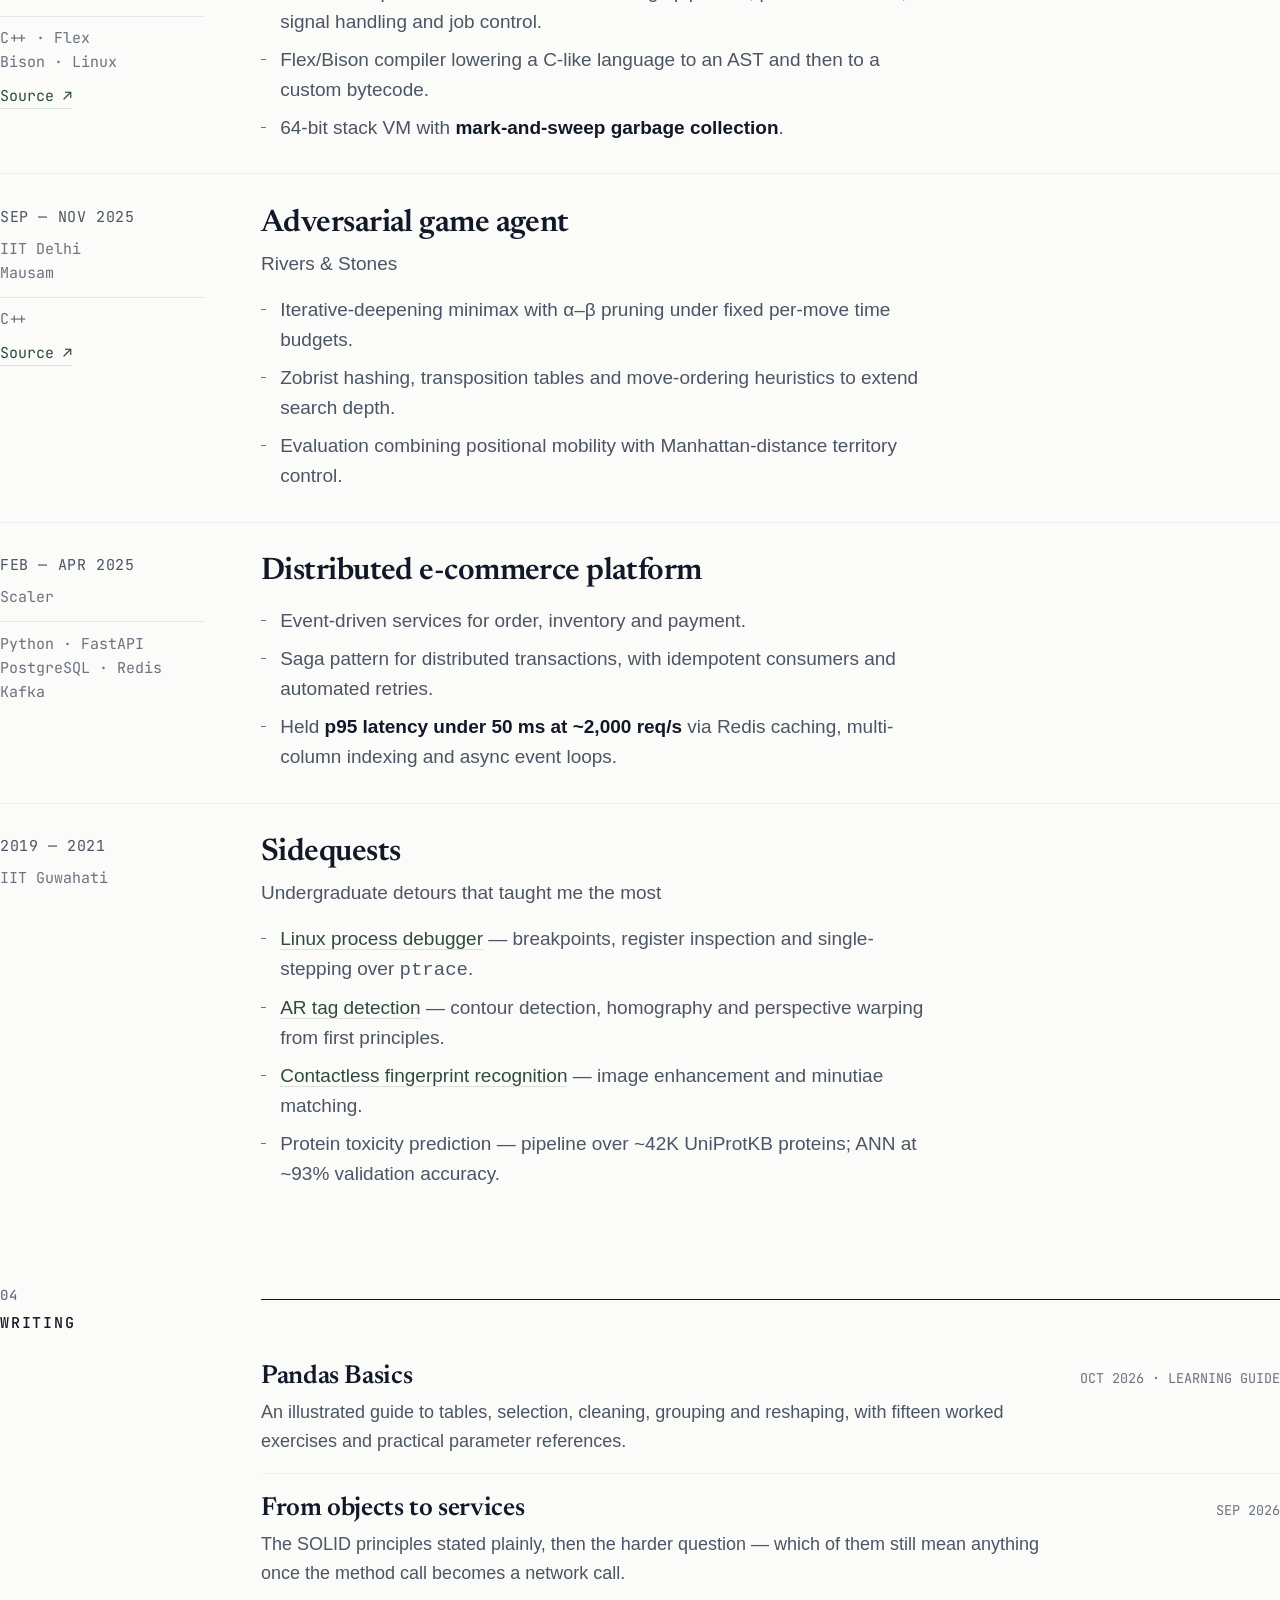
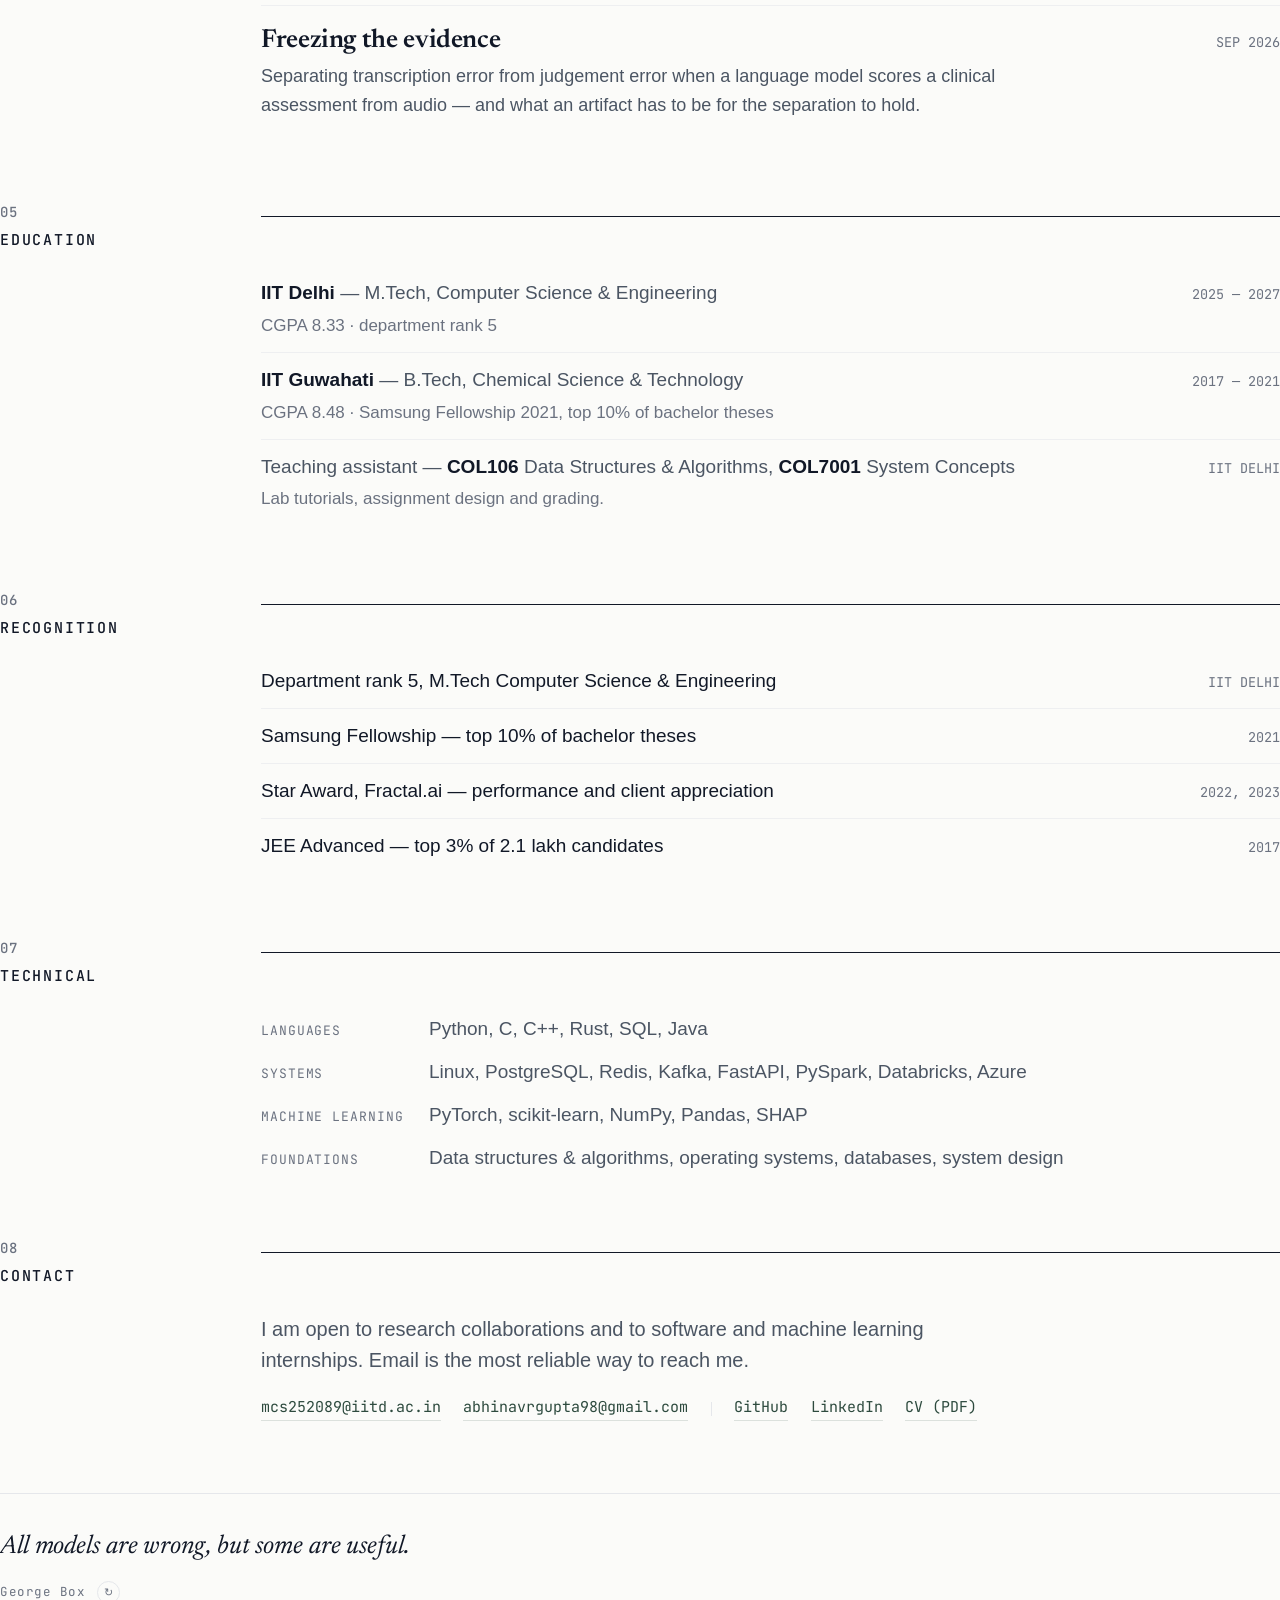
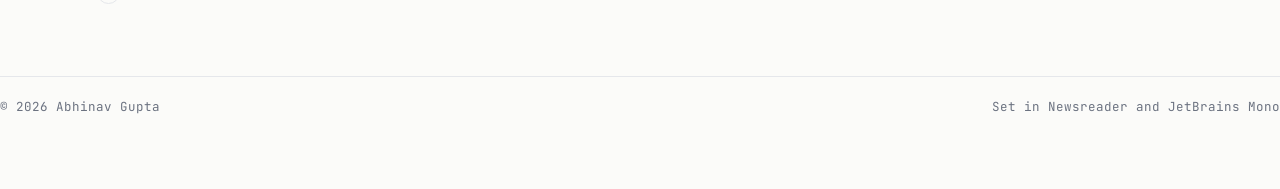
==== commit 0dc2efec: "Publish Pandas guide" ====
--- a/index.html
+++ b/index.html
@@ -274,6 +274,14 @@
   </div>
   <div class="grid">
     <div class="notes">
+      <article class="note" id="pandas-basics-note">
+        <h3><a href="writing/pandas-basics.html">Pandas Basics</a></h3>
+        <p class="d">OCT 2026 &middot; LEARNING GUIDE</p>
+        <p class="sub">
+          An illustrated guide to tables, selection, cleaning, grouping and reshaping,
+          with fifteen worked exercises and practical parameter references.
+        </p>
+      </article>
       <article class="note">
         <h3><a href="writing/from-objects-to-services.html">From objects to services</a></h3>
         <p class="d">SEP 2026</p>
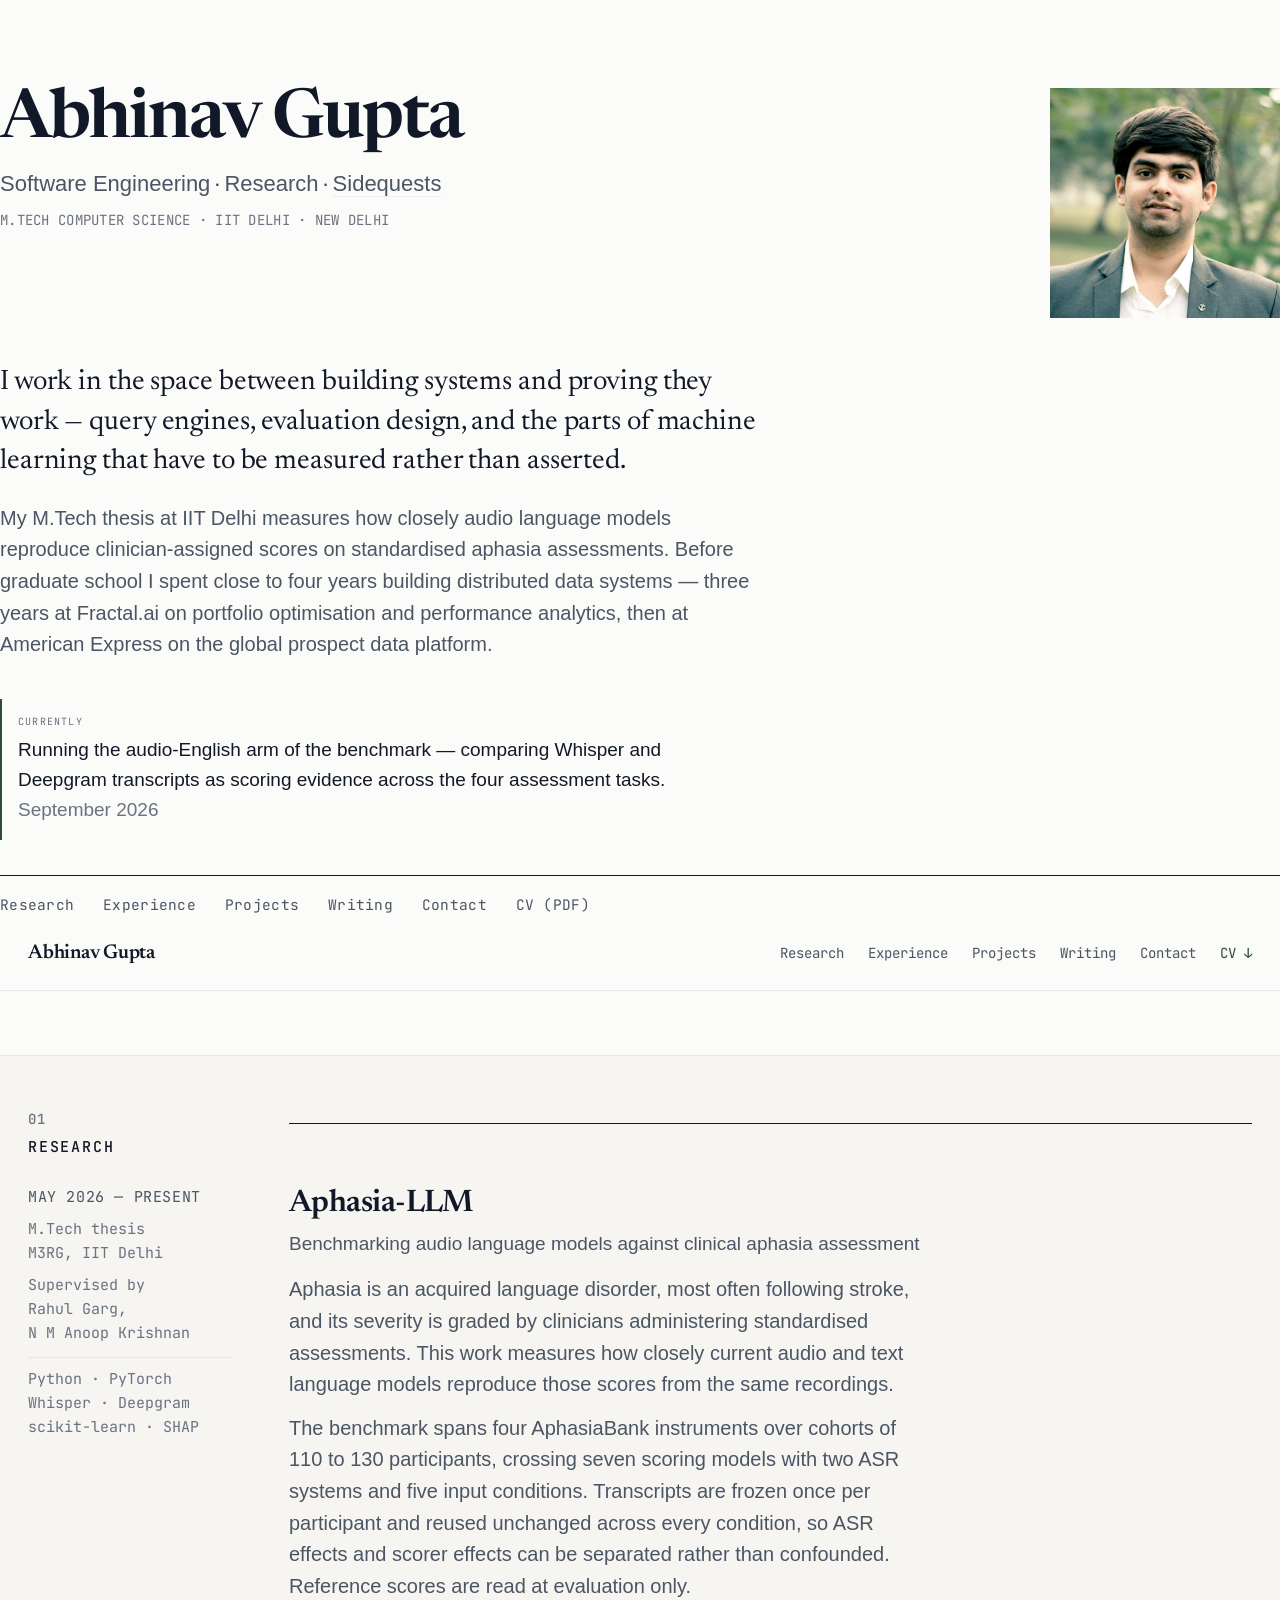
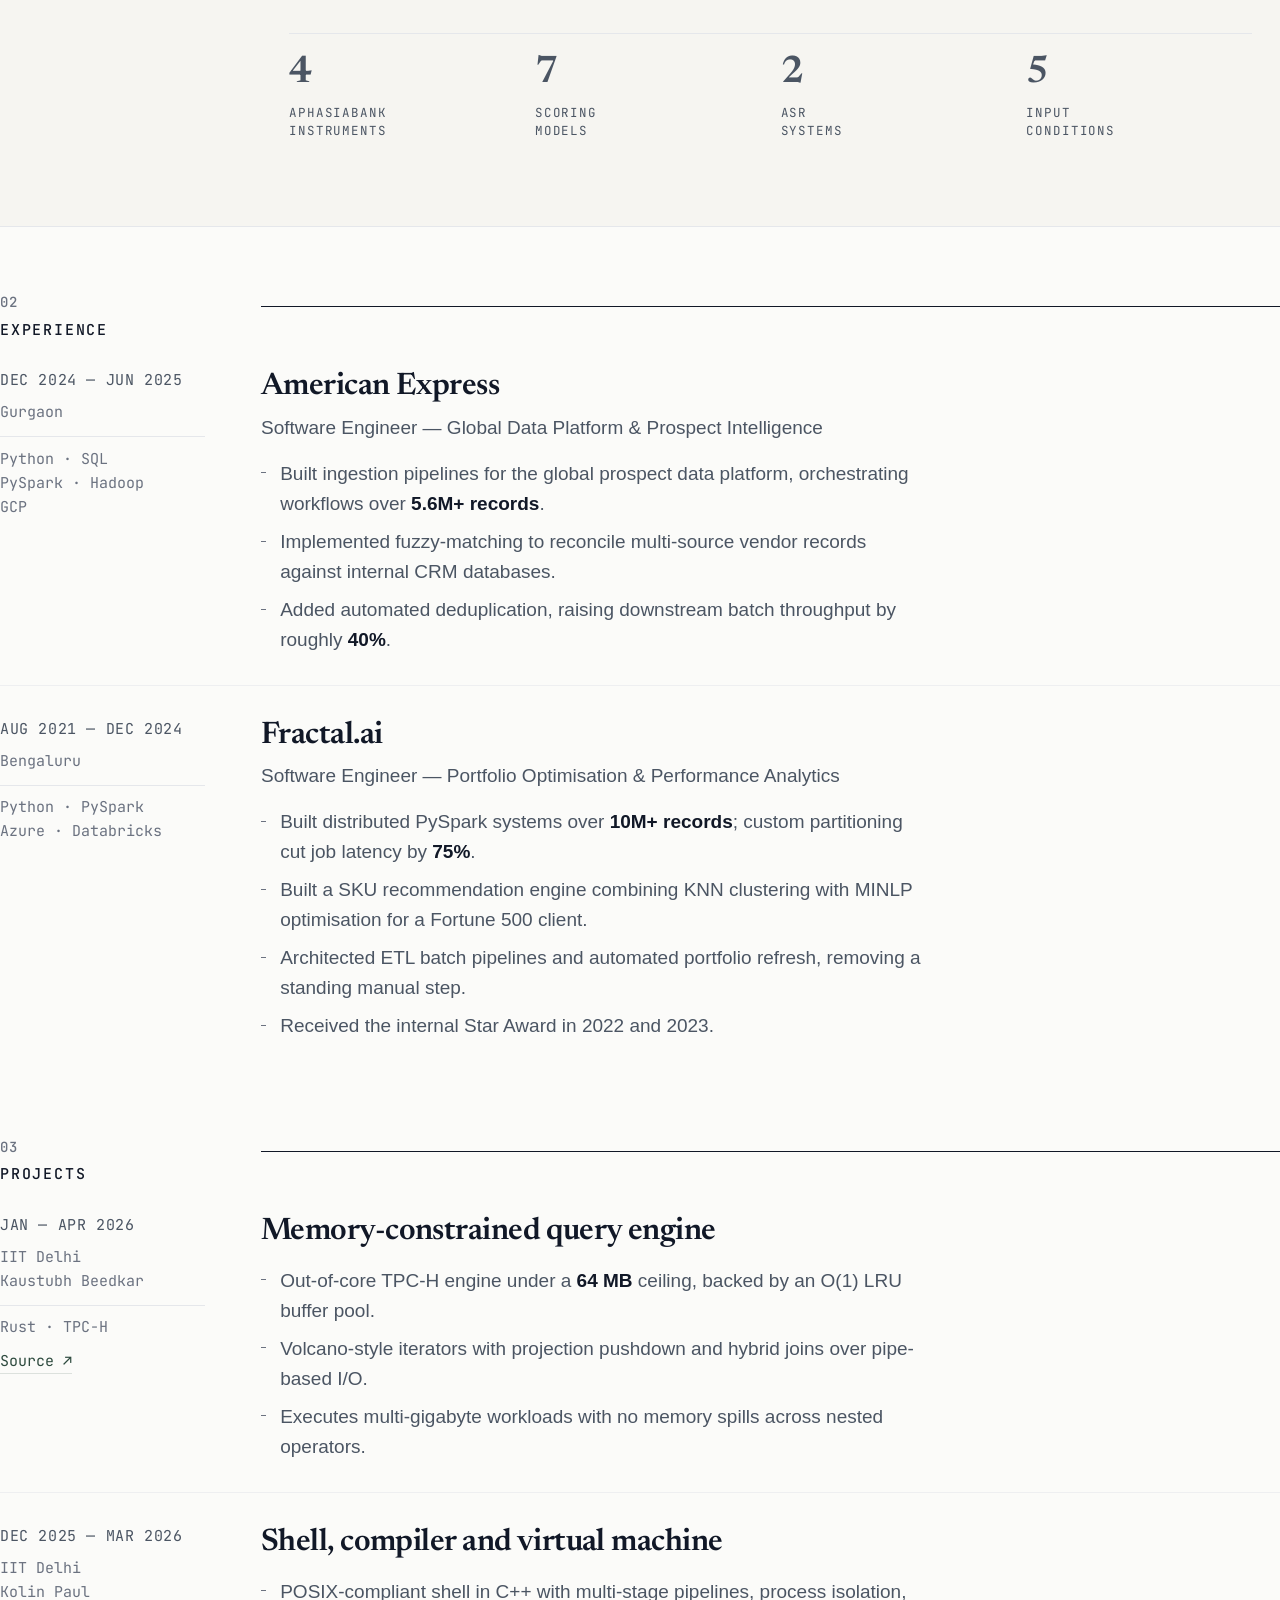
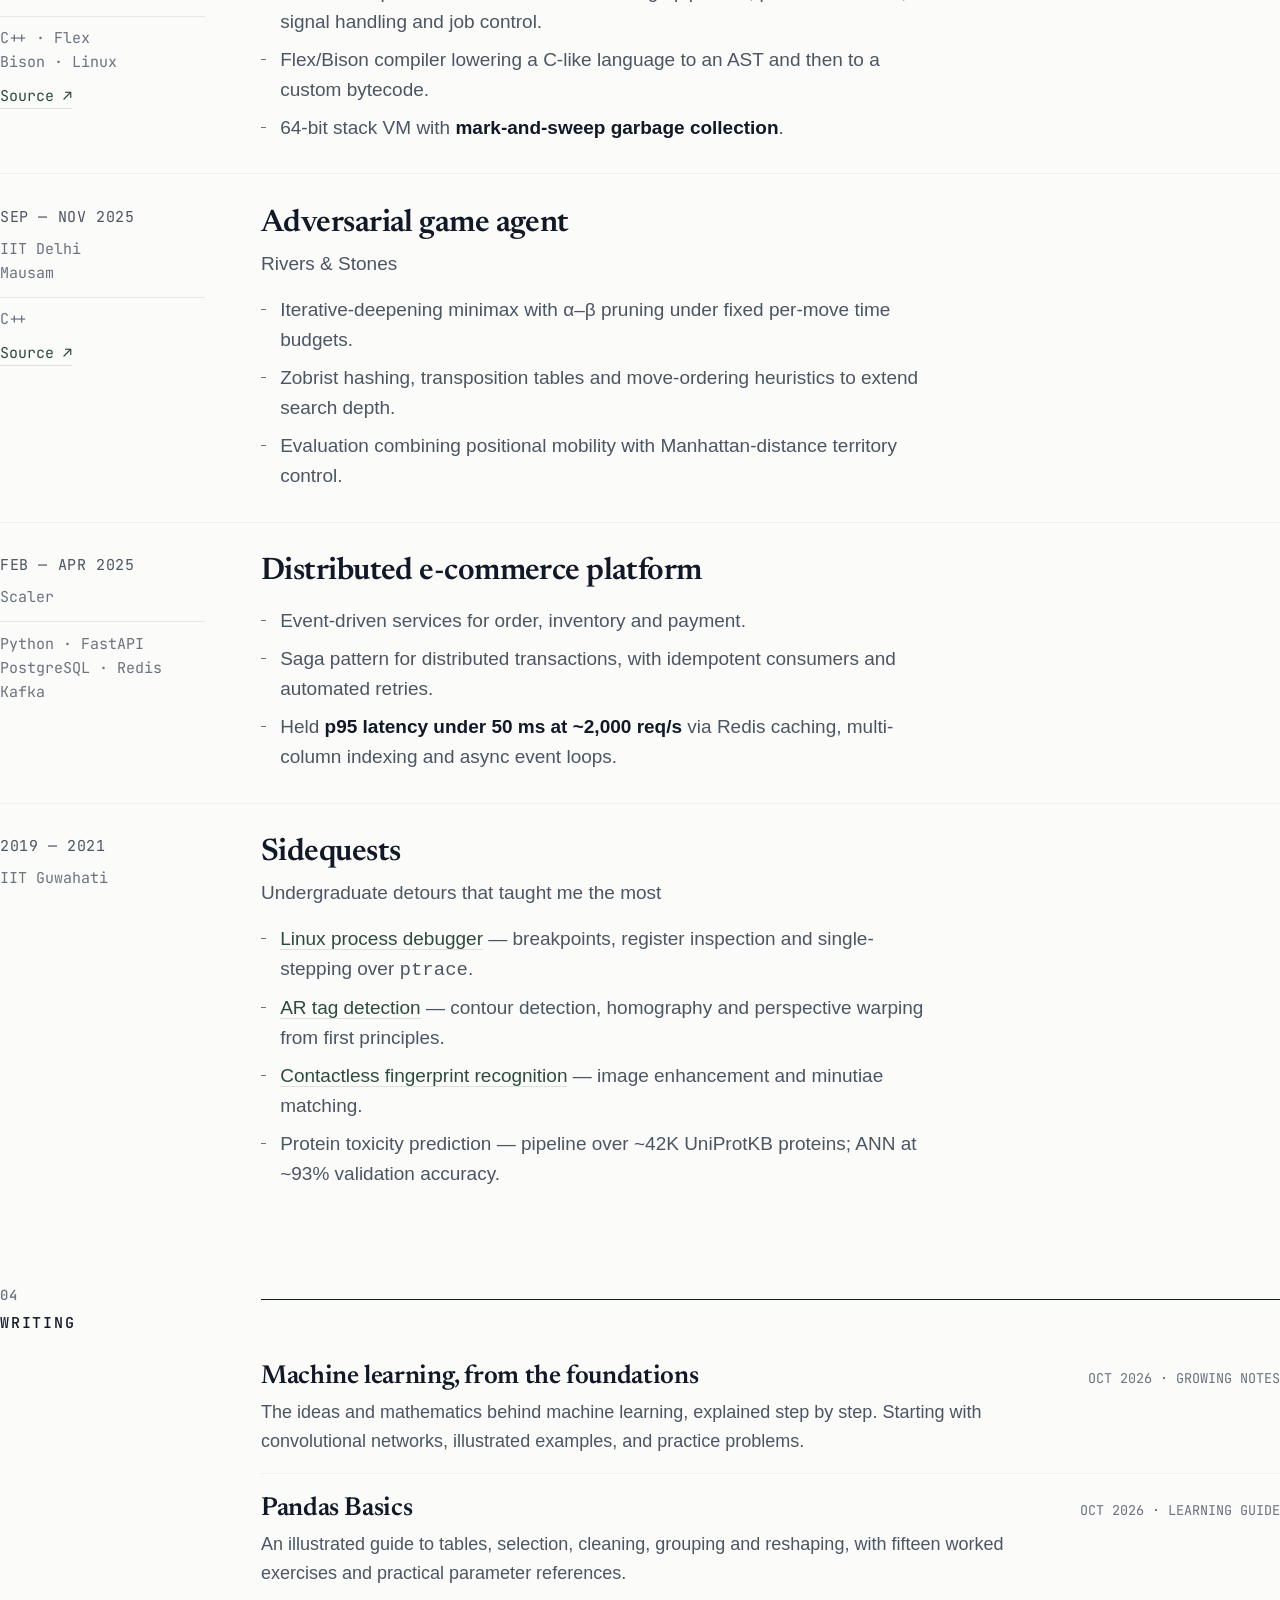
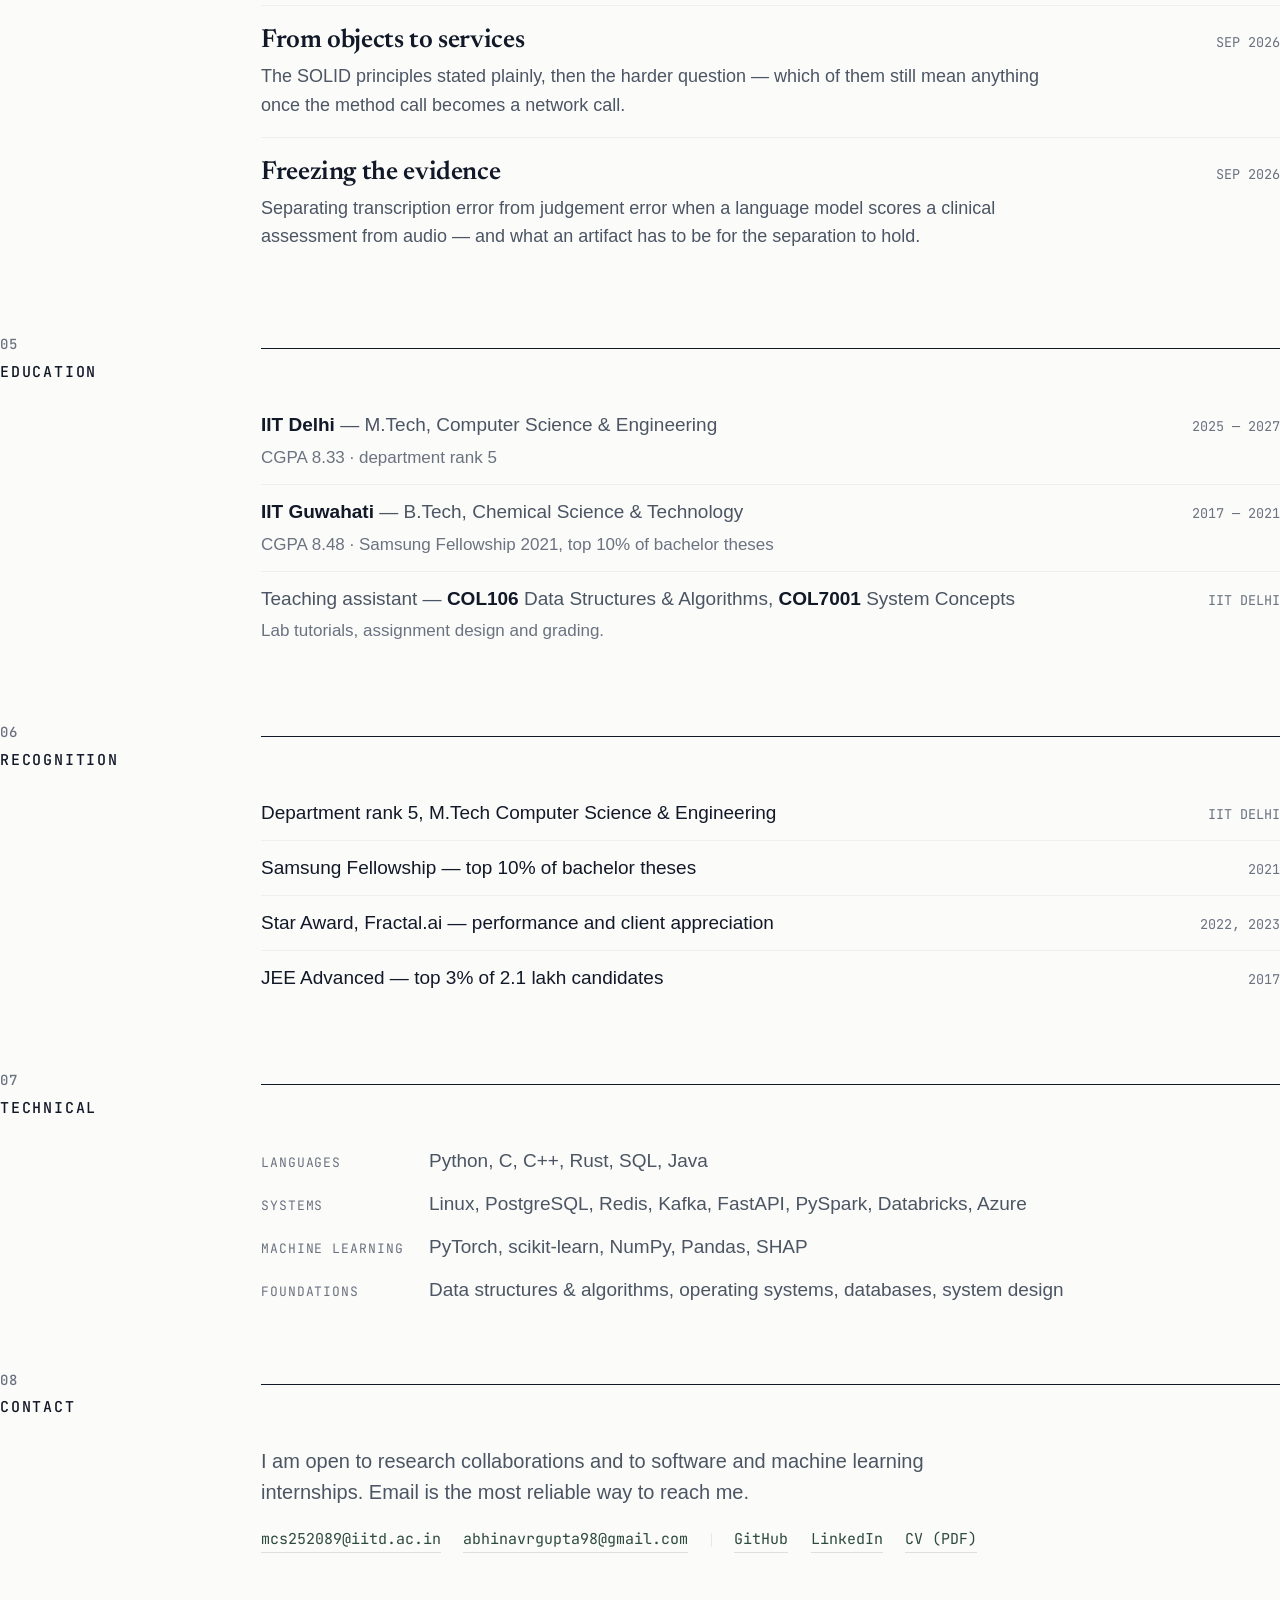
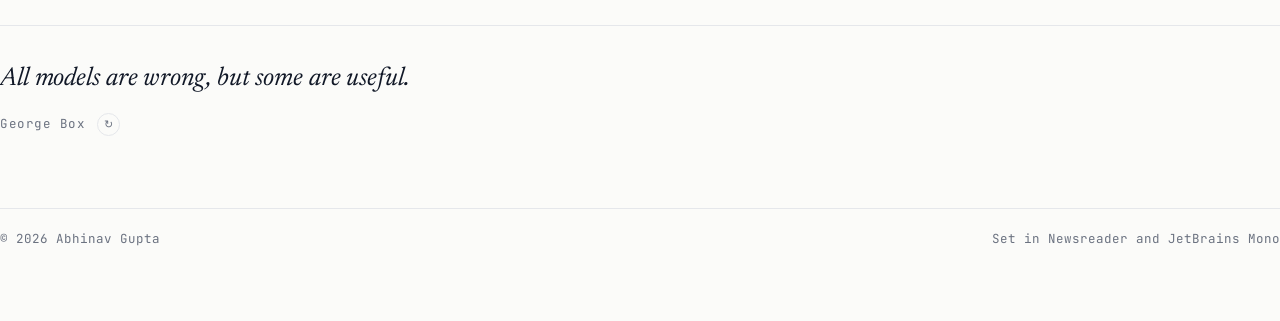
==== commit 3683cb0b: "Add foundational ML notes and illustrated CNN chapter" ====
--- a/index.html
+++ b/index.html
@@ -274,6 +274,14 @@
   </div>
   <div class="grid">
     <div class="notes">
+      <article class="note" id="machine-learning-note">
+        <h3><a href="writing/machine-learning.html">Machine learning, from the foundations</a></h3>
+        <p class="d">OCT 2026 &middot; GROWING NOTES</p>
+        <p class="sub">
+          The ideas and mathematics behind machine learning, explained step by step.
+          Starting with convolutional networks, illustrated examples, and practice problems.
+        </p>
+      </article>
       <article class="note" id="pandas-basics-note">
         <h3><a href="writing/pandas-basics.html">Pandas Basics</a></h3>
         <p class="d">OCT 2026 &middot; LEARNING GUIDE</p>
